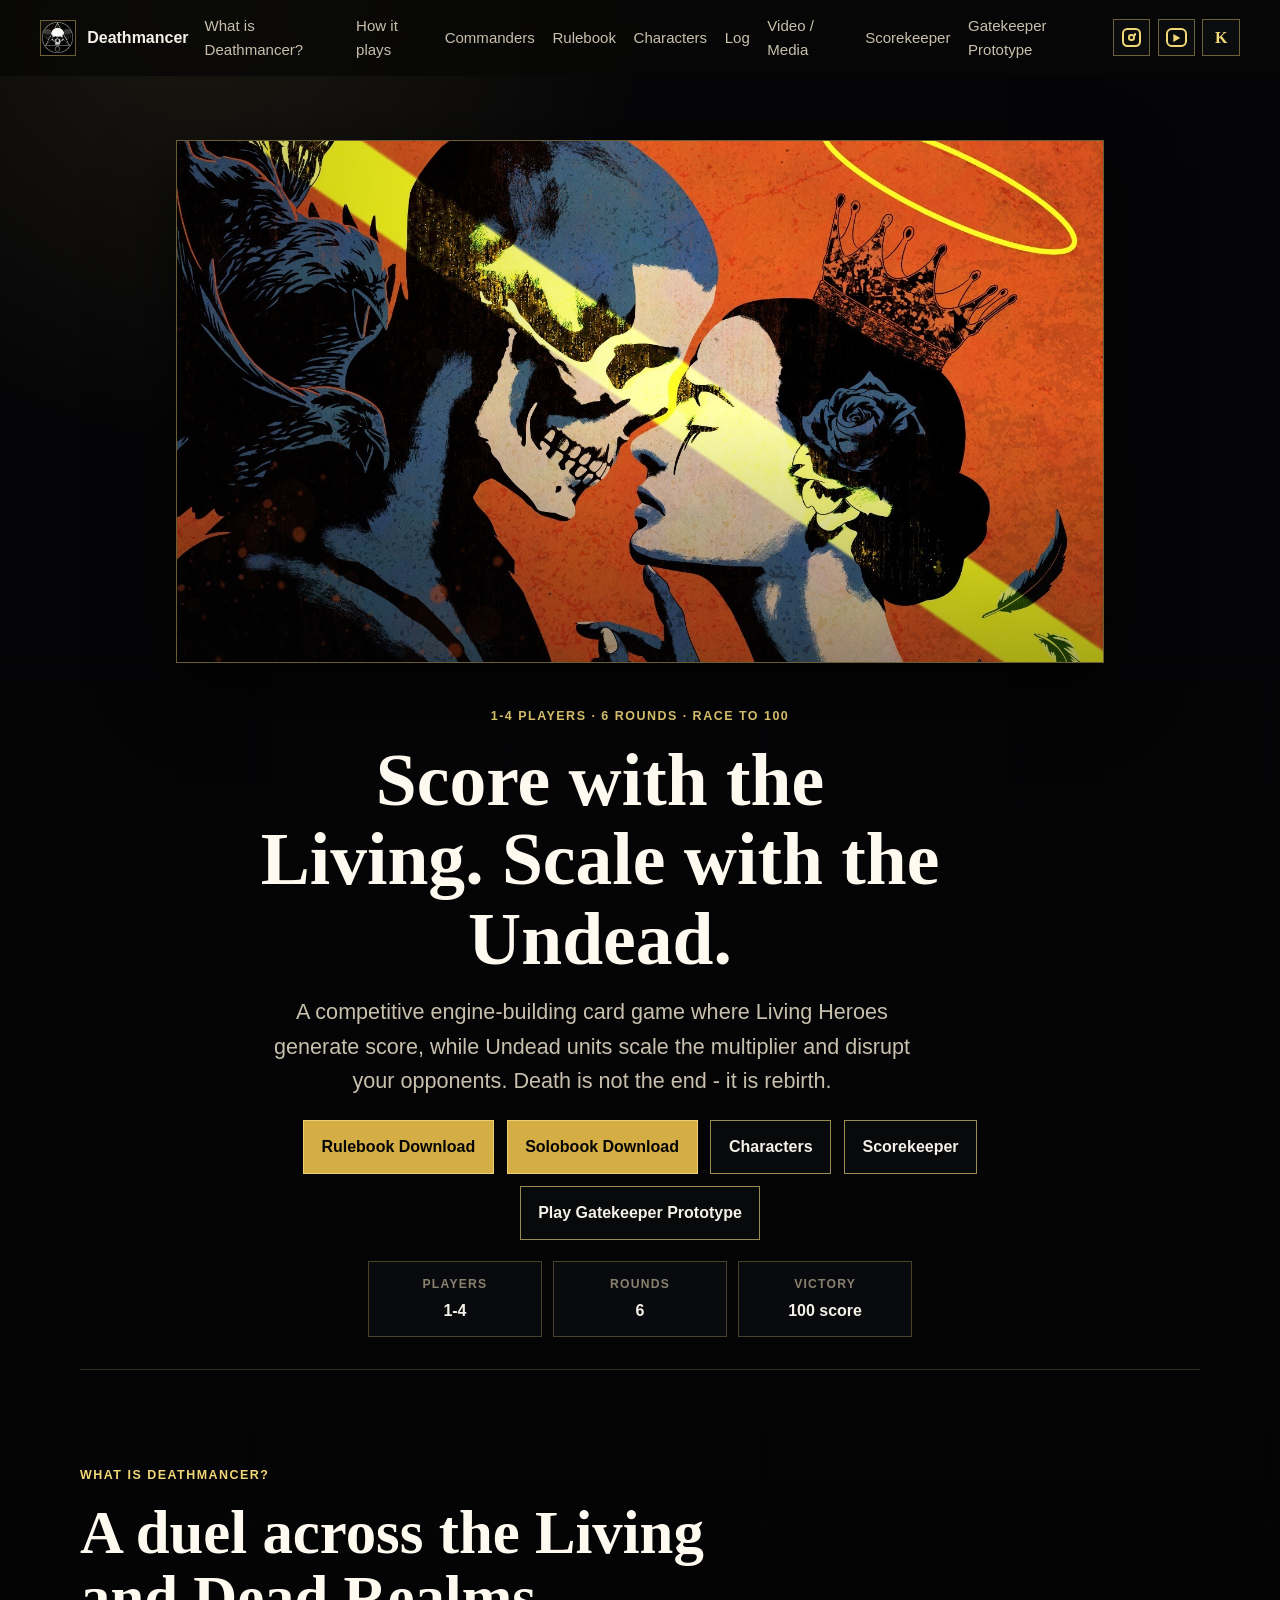
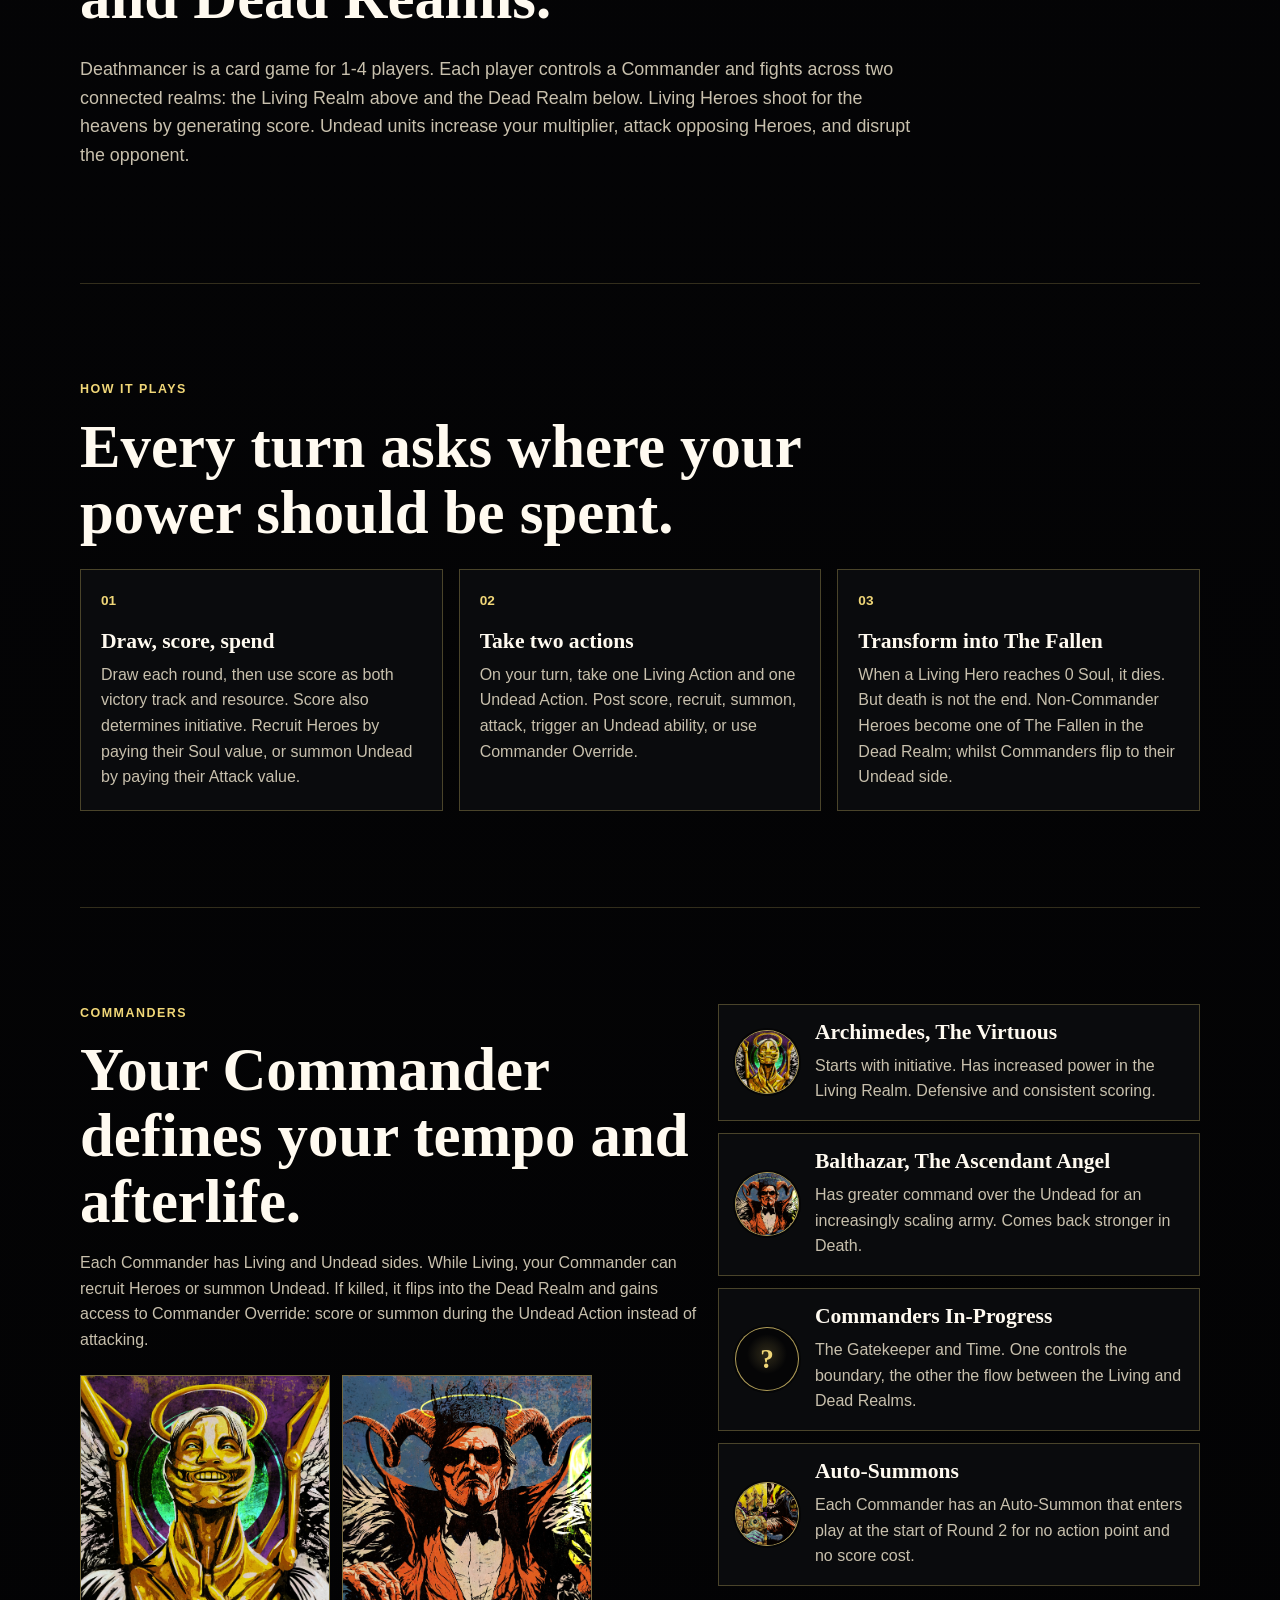
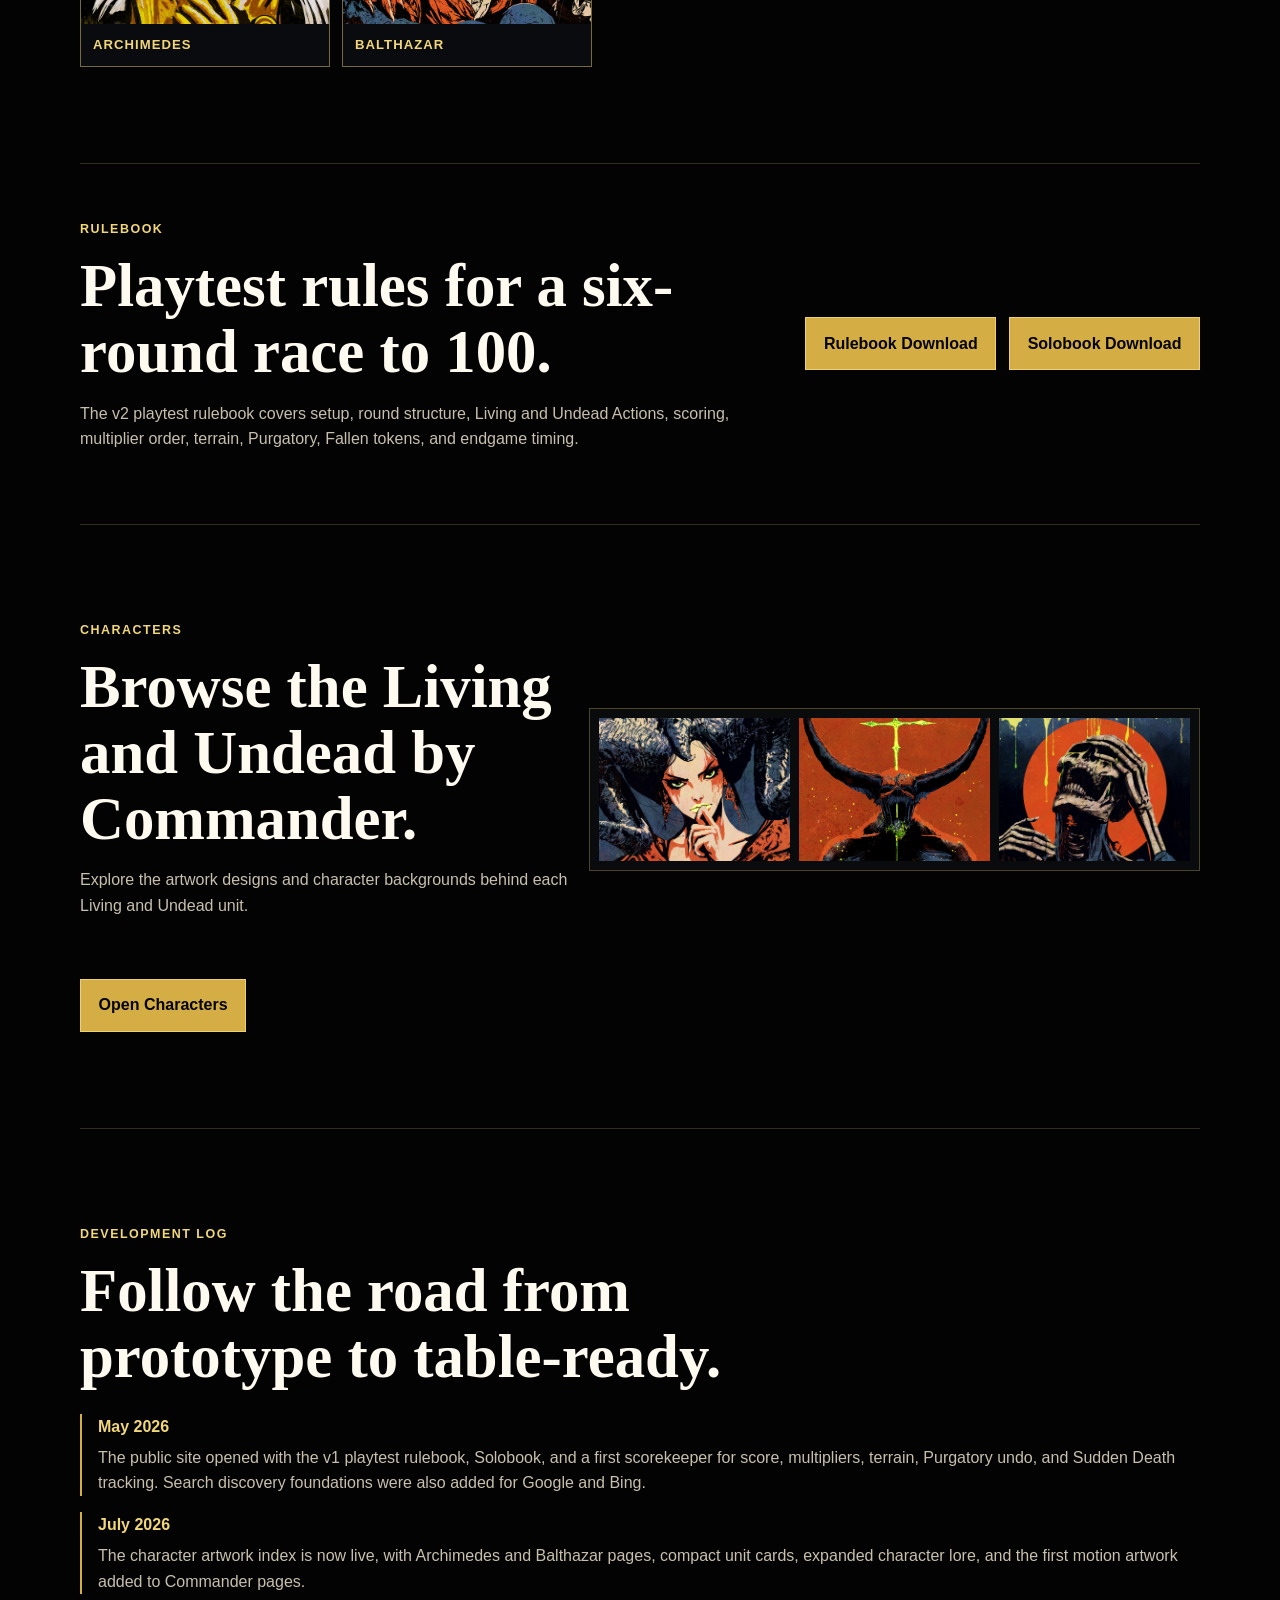
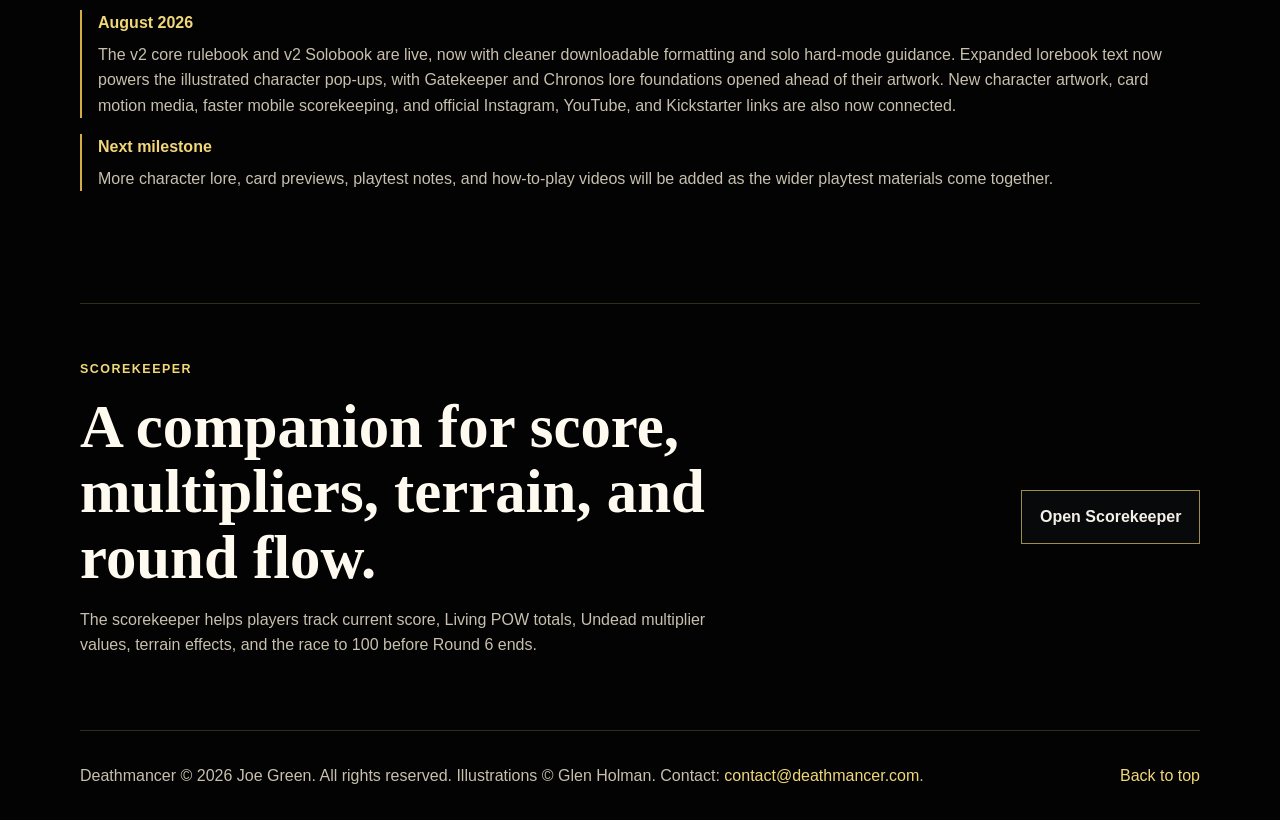
==== index.html @ fa824785 "Expand character lore pages" ====
<!DOCTYPE html>
<html lang="en">
<head>
  <meta charset="utf-8">
  <meta name="viewport" content="width=device-width, initial-scale=1">
  <meta
    name="description"
    content="Deathmancer is a competitive engine-building card game where Living Heroes generate score and Undead units scale the multiplier."
  >
  <title>Deathmancer | Competitive Engine-Building Card Game</title>
  <link rel="canonical" href="https://deathmancer.com/">
  <link rel="icon" href="./favicon.ico" sizes="any">
  <link rel="icon" type="image/png" sizes="32x32" href="./assets/images/favicon-32x32.png">
  <link rel="icon" type="image/png" sizes="192x192" href="./assets/images/favicon-192x192.png">
  <link rel="apple-touch-icon" sizes="180x180" href="./assets/images/apple-touch-icon.png">
  <link rel="manifest" href="./site.webmanifest">
  <meta property="og:site_name" content="Deathmancer">
  <meta property="og:title" content="Deathmancer | Competitive Engine-Building Card Game">
  <meta
    property="og:description"
    content="A competitive engine-building card game where Living Heroes generate score, while Undead units scale the multiplier."
  >
  <meta property="og:image" content="https://deathmancer.com/assets/images/grief.jpg">
  <meta property="og:image:alt" content="Deathmancer illustration of a crowned figure facing a skull.">
  <meta property="og:type" content="website">
  <meta property="og:url" content="https://deathmancer.com/">
  <meta name="twitter:card" content="summary_large_image">
  <meta name="twitter:title" content="Deathmancer | Competitive Engine-Building Card Game">
  <meta
    name="twitter:description"
    content="A competitive engine-building card game where Living Heroes generate score, while Undead units scale the multiplier."
  >
  <meta name="twitter:image" content="https://deathmancer.com/assets/images/grief.jpg">
  <link rel="stylesheet" href="./styles.css">
  <script type="application/ld+json">
    {
      "@context": "https://schema.org",
      "@type": "Game",
      "name": "Deathmancer",
      "url": "https://deathmancer.com/",
      "image": "https://deathmancer.com/assets/images/grief.jpg",
      "logo": "https://deathmancer.com/assets/images/logo-icon-dark.png",
      "description": "A competitive engine-building card game where Living Heroes generate score, while Undead units scale the multiplier and disrupt opponents.",
      "genre": ["Card game", "Engine-building game", "Dark fantasy"],
      "author": {
        "@type": "Person",
        "name": "Joe Green"
      },
      "publisher": {
        "@type": "Person",
        "name": "Joe Green"
      }
    }
  </script>
</head>
<body>
  <header class="site-header" data-header>
    <a class="brand" href="#top" aria-label="Deathmancer home">
      <span class="brand-mark" aria-hidden="true">D</span>
      <span>Deathmancer</span>
    </a>

    <button class="nav-toggle" type="button" aria-expanded="false" aria-controls="site-nav" data-nav-toggle>
      <span></span>
      <span></span>
      <span></span>
      <span class="sr-only">Toggle navigation</span>
    </button>

    <nav class="site-nav" id="site-nav" data-nav>
      <a href="#what">What is Deathmancer?</a>
      <a href="#play">How it plays</a>
      <a href="#commanders">Commanders</a>
      <a href="#rulebook">Rulebook</a>
      <a href="./characters.html">Characters</a>
      <a href="#development-log">Log</a>
      <a href="./how-to-play.html">Video / Media</a>
      <a href="./scorekeeper.html">Scorekeeper</a>
      <a href="./gatekeeper.html">Gatekeeper Prototype</a>
    </nav>

    <div class="social-links social-links--header" aria-label="Deathmancer social links">
      <a href="https://www.instagram.com/deathmancergame/" target="_blank" rel="noreferrer" aria-label="Deathmancer on Instagram">
        <span class="social-icon social-icon--instagram" aria-hidden="true"></span>
      </a>
      <a href="https://www.youtube.com/@Deathmancer" target="_blank" rel="noreferrer" aria-label="Deathmancer on YouTube">
        <span class="social-icon social-icon--youtube" aria-hidden="true"></span>
      </a>
      <a href="https://www.kickstarter.com/projects/deathmancer/deathmancer" target="_blank" rel="noreferrer" aria-label="Deathmancer on Kickstarter">
        <span class="social-icon social-icon--kickstarter" aria-hidden="true">K</span>
      </a>
    </div>
  </header>

  <main id="top">
    <section class="hero hero--feature">
      <figure class="hero__art hero__art--feature">
        <img src="./assets/images/grief.jpg" alt="Deathmancer illustration of a crowned figure facing a skull.">
      </figure>

      <div class="hero__content">
        <p class="eyebrow">1-4 players &middot; 6 rounds &middot; race to 100</p>
        <h1>Score with the Living. Scale with the Undead.</h1>
        <p class="hero__lede">
          A competitive engine-building card game where Living Heroes generate score, while Undead units scale the multiplier and disrupt your opponents. Death is not the end - it is rebirth.
        </p>
        <div class="hero__actions">
          <a class="button button--primary" href="./assets/downloads/deathmancer-rulebook-v2.pdf" download>
            Rulebook Download
          </a>
          <a class="button button--primary" href="./assets/downloads/deathmancer-solobook-v2.pdf" download>
            Solobook Download
          </a>
          <a class="button button--ghost" href="./characters.html">Characters</a>
          <a class="button button--ghost" href="./scorekeeper.html">Scorekeeper</a>
          <a class="button button--ghost" href="./gatekeeper.html">Play Gatekeeper Prototype</a>
        </div>
        <dl class="stat-strip" aria-label="Game facts">
          <div>
            <dt>Players</dt>
            <dd>1-4</dd>
          </div>
          <div>
            <dt>Rounds</dt>
            <dd>6</dd>
          </div>
          <div>
            <dt>Victory</dt>
            <dd>100 score</dd>
          </div>
        </dl>
      </div>
    </section>

    <section class="section section--intro" id="what">
      <div class="section__heading">
        <p class="eyebrow">What is Deathmancer?</p>
        <h2>A duel across the Living and Dead Realms.</h2>
      </div>
      <p>
        Deathmancer is a card game for 1-4 players. Each player controls a Commander and fights across two connected realms: the Living Realm above and the Dead Realm below. Living Heroes shoot for the heavens by generating score. Undead units increase your multiplier, attack opposing Heroes, and disrupt the opponent.
      </p>
    </section>

    <section class="section" id="play">
      <div class="section__heading">
        <p class="eyebrow">How it plays</p>
        <h2>Every turn asks where your power should be spent.</h2>
      </div>

      <div class="feature-grid">
        <article class="feature-card">
          <span class="feature-card__number">01</span>
          <h3>Draw, score, spend</h3>
          <p>Draw each round, then use score as both victory track and resource. Score also determines initiative. Recruit Heroes by paying their Soul value, or summon Undead by paying their Attack value.</p>
        </article>
        <article class="feature-card">
          <span class="feature-card__number">02</span>
          <h3>Take two actions</h3>
          <p>On your turn, take one Living Action and one Undead Action. Post score, recruit, summon, attack, trigger an Undead ability, or use Commander Override.</p>
        </article>
        <article class="feature-card">
          <span class="feature-card__number">03</span>
          <h3>Transform into The Fallen</h3>
          <p>When a Living Hero reaches 0 Soul, it dies. But death is not the end. Non-Commander Heroes become one of The Fallen in the Dead Realm; whilst Commanders flip to their Undead side.</p>
        </article>
      </div>
    </section>

    <section class="section section--split" id="commanders">
      <div>
        <p class="eyebrow">Commanders</p>
        <h2>Your Commander defines your tempo and afterlife.</h2>
        <p>
          Each Commander has Living and Undead sides. While Living, your Commander can recruit Heroes or summon Undead. If killed, it flips into the Dead Realm and gains access to Commander Override: score or summon during the Undead Action instead of attacking.
        </p>
        <div class="commander-showcase" aria-label="Living Commander artwork">
          <figure>
            <img src="./assets/images/characters/archimedes-living.jpg" alt="Archimedes Living Commander artwork.">
            <figcaption>Archimedes</figcaption>
          </figure>
          <figure>
            <img src="./assets/images/characters/balthazar-living.jpg" alt="Balthazar Living Commander artwork.">
            <figcaption>Balthazar</figcaption>
          </figure>
        </div>
      </div>

      <div class="commander-list" aria-label="Commander archetypes">
        <article>
          <span class="commander-card__icon" aria-hidden="true">
            <img src="./assets/images/characters/archimedes-living.jpg" alt="">
          </span>
          <div>
            <h3>Archimedes, The Virtuous</h3>
            <p>Starts with initiative. Has increased power in the Living Realm. Defensive and consistent scoring.</p>
          </div>
        </article>
        <article>
          <span class="commander-card__icon" aria-hidden="true">
            <img src="./assets/images/characters/balthazar-living.jpg" alt="">
          </span>
          <div>
            <h3>Balthazar, The Ascendant Angel</h3>
            <p>Has greater command over the Undead for an increasingly scaling army. Comes back stronger in Death.</p>
          </div>
        </article>
        <article>
          <span class="commander-card__icon commander-card__icon--placeholder" aria-hidden="true">?</span>
          <div>
            <h3>Commanders In-Progress</h3>
            <p>The Gatekeeper and Time. One controls the boundary, the other the flow between the Living and Dead Realms.</p>
          </div>
        </article>
        <article>
          <span class="commander-card__icon commander-card__icon--split" aria-hidden="true">
            <img src="./assets/images/characters/sentinel.jpg" alt="">
            <img src="./assets/images/characters/wailer.jpg" alt="">
          </span>
          <div>
            <h3>Auto-Summons</h3>
            <p>Each Commander has an Auto-Summon that enters play at the start of Round 2 for no action point and no score cost.</p>
          </div>
        </article>
      </div>
    </section>

    <section class="section rulebook" id="rulebook">
      <div>
        <p class="eyebrow">Rulebook</p>
        <h2>Playtest rules for a six-round race to 100.</h2>
        <p>
          The v2 playtest rulebook covers setup, round structure, Living and Undead Actions, scoring, multiplier order, terrain, Purgatory, Fallen tokens, and endgame timing.
        </p>
      </div>
      <div class="rulebook__actions">
        <a class="button button--primary" href="./assets/downloads/deathmancer-rulebook-v2.pdf" download>
          Rulebook Download
        </a>
        <a class="button button--primary" href="./assets/downloads/deathmancer-solobook-v2.pdf" download>
          Solobook Download
        </a>
      </div>
    </section>

    <section class="section characters-callout" id="characters">
      <div class="section__heading">
        <p class="eyebrow">Characters</p>
        <h2>Browse the Living and Undead by Commander.</h2>
        <p>
          Explore the artwork designs and character backgrounds behind each Living and Undead unit.
        </p>
      </div>
      <div class="characters-callout__preview">
        <img src="./assets/images/characters/azael.jpg" alt="Azael character artwork for Deathmancer.">
        <img src="./assets/images/characters/wrath.jpg" alt="Wrath character artwork for Deathmancer.">
        <img src="./assets/images/characters/woe.jpg" alt="Woe character artwork for Deathmancer.">
      </div>
      <a class="button button--primary" href="./characters.html">Open Characters</a>
    </section>

    <section class="section" id="development-log">
      <div class="section__heading">
        <p class="eyebrow">Development Log</p>
        <h2>Follow the road from prototype to table-ready.</h2>
      </div>

      <ol class="timeline">
        <li>
          <time datetime="2026-05">May 2026</time>
          <span>The public site opened with the v1 playtest rulebook, Solobook, and a first scorekeeper for score, multipliers, terrain, Purgatory undo, and Sudden Death tracking. Search discovery foundations were also added for Google and Bing.</span>
        </li>
        <li>
          <time datetime="2026-07">July 2026</time>
          <span>The character artwork index is now live, with Archimedes and Balthazar pages, compact unit cards, expanded character lore, and the first motion artwork added to Commander pages.</span>
        </li>
        <li>
          <time datetime="2026-08">August 2026</time>
          <span>The v2 core rulebook and v2 Solobook are live, now with cleaner downloadable formatting and solo hard-mode guidance. Expanded lorebook text now powers the illustrated character pop-ups, with Gatekeeper and Chronos lore foundations opened ahead of their artwork. New character artwork, card motion media, faster mobile scorekeeping, and official Instagram, YouTube, and Kickstarter links are also now connected.</span>
        </li>
        <li>
          <time datetime="2026">Next milestone</time>
          <span>More character lore, card previews, playtest notes, and how-to-play videos will be added as the wider playtest materials come together.</span>
        </li>
      </ol>
    </section>

    <section class="section scorekeeper-callout" id="scorekeeper">
      <div>
        <p class="eyebrow">Scorekeeper</p>
        <h2>A companion for score, multipliers, terrain, and round flow.</h2>
        <p>
          The scorekeeper helps players track current score, Living POW totals, Undead multiplier values, terrain effects, and the race to 100 before Round 6 ends.
        </p>
      </div>
      <a class="button button--ghost" href="./scorekeeper.html">Open Scorekeeper</a>
    </section>
  </main>

  <footer class="site-footer">
    <p>Deathmancer &copy; 2026 Joe Green. All rights reserved. Illustrations &copy; Glen Holman. Contact: <a href="mailto:contact@deathmancer.com">contact@deathmancer.com</a>.</p>
    <a href="#top">Back to top</a>
  </footer>

  <script src="./script.js"></script>
</body>
</html>
---- styles.css ----
:root {
  --bg: #030304;
  --bg-soft: #08090b;
  --panel: #0c0d10;
  --panel-strong: #121317;
  --text: #f4f0e7;
  --muted: #c8c0ad;
  --faint: #898270;
  --gold: #d4ad45;
  --gold-bright: #f1d778;
  --line: rgba(241, 215, 120, 0.42);
  --shadow: rgba(0, 0, 0, 0.62);
  --max-width: 1120px;
}

* {
  box-sizing: border-box;
}

html {
  scroll-behavior: smooth;
}

body {
  margin: 0;
  background:
    radial-gradient(circle at 16% 0%, rgba(241, 215, 120, 0.09), transparent 28rem),
    linear-gradient(180deg, #050507 0%, var(--bg) 62%);
  color: var(--text);
  font-family: "Segoe UI", Roboto, Arial, sans-serif;
  line-height: 1.6;
}

body.nav-open {
  overflow: hidden;
}

img {
  display: block;
  max-width: 100%;
}

a {
  color: inherit;
}

code {
  color: var(--gold-bright);
}

.sr-only {
  position: absolute;
  width: 1px;
  height: 1px;
  padding: 0;
  margin: -1px;
  overflow: hidden;
  clip: rect(0, 0, 0, 0);
  white-space: nowrap;
  border: 0;
}

.site-header {
  position: sticky;
  top: 0;
  z-index: 20;
  display: flex;
  align-items: center;
  justify-content: space-between;
  gap: 1rem;
  padding: 0.85rem clamp(1rem, 4vw, 2.5rem);
  border-bottom: 1px solid transparent;
  background: rgba(8, 8, 7, 0.82);
  backdrop-filter: blur(14px);
  transition: border-color 180ms ease, background-color 180ms ease;
}

.site-header.is-scrolled {
  border-bottom-color: rgba(241, 215, 120, 0.24);
  background: rgba(8, 8, 7, 0.95);
}

.brand {
  display: inline-flex;
  align-items: center;
  gap: 0.7rem;
  color: var(--text);
  font-weight: 700;
  letter-spacing: 0;
  text-decoration: none;
}

.brand-mark {
  display: grid;
  width: 2.25rem;
  height: 2.25rem;
  place-items: center;
  border: 1px solid var(--line);
  background:
    linear-gradient(145deg, rgba(241, 215, 120, 0.08), transparent 44%),
    #030304 url("./assets/images/logo-icon-dark.png") center / 92% no-repeat;
  color: var(--gold-bright);
  font-family: Georgia, serif;
  font-size: 0;
}

.social-links {
  display: inline-flex;
  align-items: center;
  gap: 0.45rem;
}

.social-links--header {
  order: 2;
  margin-left: auto;
}

.social-links a {
  display: grid;
  width: 2.35rem;
  height: 2.35rem;
  place-items: center;
  border: 1px solid rgba(241, 215, 120, 0.42);
  background: rgba(12, 13, 16, 0.9);
  color: var(--gold-bright);
  text-decoration: none;
  transition: border-color 180ms ease, color 180ms ease, transform 180ms ease;
}

.social-links a:hover,
.social-links a:focus-visible {
  border-color: var(--gold-bright);
  color: var(--text);
  transform: translateY(-1px);
}

.social-icon {
  position: relative;
  display: block;
  width: 1.15rem;
  height: 1.15rem;
}

.social-icon--instagram {
  border: 2px solid currentColor;
  border-radius: 0.34rem;
}

.social-icon--instagram::before {
  content: "";
  position: absolute;
  inset: 0.25rem;
  border: 2px solid currentColor;
  border-radius: 50%;
}

.social-icon--instagram::after {
  content: "";
  position: absolute;
  top: 0.16rem;
  right: 0.16rem;
  width: 0.16rem;
  height: 0.16rem;
  border-radius: 50%;
  background: currentColor;
}

.social-icon--youtube {
  width: 1.35rem;
  border: 2px solid currentColor;
  border-radius: 0.36rem;
}

.social-icon--youtube::before {
  content: "";
  position: absolute;
  top: 50%;
  left: 50%;
  width: 0;
  height: 0;
  border-block: 0.28rem solid transparent;
  border-left: 0.46rem solid currentColor;
  transform: translate(-38%, -50%);
}

.social-icon--kickstarter {
  display: grid;
  place-items: center;
  font-family: Georgia, "Times New Roman", serif;
  font-size: 1rem;
  font-weight: 800;
  line-height: 1;
}

.nav-toggle {
  order: 3;
  display: inline-grid;
  width: 2.75rem;
  height: 2.75rem;
  place-content: center;
  gap: 0.28rem;
  border: 1px solid var(--line);
  background: rgba(12, 13, 16, 0.94);
  color: var(--text);
  cursor: pointer;
}

.nav-toggle span:not(.sr-only) {
  display: block;
  width: 1.1rem;
  height: 2px;
  background: var(--gold-bright);
}

.site-nav {
  position: fixed;
  inset: 4.45rem 1rem auto;
  display: none;
  padding: 1rem;
  border: 1px solid var(--line);
  background: rgba(8, 9, 11, 0.98);
  box-shadow: 0 1.5rem 3rem var(--shadow);
}

.site-nav.is-open {
  display: grid;
}

.site-nav a {
  padding: 0.75rem 0;
  color: var(--muted);
  text-decoration: none;
}

.site-nav a:hover,
.site-nav a:focus-visible {
  color: var(--gold-bright);
}

.hero,
.section,
.site-footer {
  width: min(100% - 2rem, var(--max-width));
  margin-inline: auto;
}

.hero {
  display: grid;
  gap: 1.75rem;
  min-height: calc(100svh - 8rem);
  align-items: center;
  padding: clamp(2rem, 6vw, 4.5rem) 0 2rem;
}

.hero--feature {
  min-height: auto;
  align-items: start;
  justify-items: center;
  padding-top: clamp(1.2rem, 4vw, 3rem);
}

.hero__content {
  max-width: 43rem;
}

.hero--feature .hero__content {
  max-width: 48rem;
  margin-inline: auto;
  text-align: center;
}

.hero--feature .hero__actions {
  justify-content: center;
}

.hero--feature .stat-strip {
  margin-inline: auto;
}

.eyebrow {
  margin: 0 0 0.85rem;
  color: var(--gold-bright);
  font-size: 0.78rem;
  font-weight: 700;
  letter-spacing: 0.12em;
  text-transform: uppercase;
}

h1,
h2,
h3,
p {
  margin-top: 0;
}

h1,
h2,
h3 {
  color: #fffaf0;
  font-family: Georgia, "Times New Roman", serif;
  font-weight: 700;
  line-height: 1.08;
}

h1 {
  max-width: 43rem;
  margin-bottom: 1rem;
  font-size: clamp(2.55rem, 8vw, 4.6rem);
}

h2 {
  margin-bottom: 1rem;
  font-size: clamp(2rem, 9vw, 3.8rem);
}

h3 {
  margin-bottom: 0.55rem;
  font-size: 1.35rem;
}

p {
  color: var(--muted);
}

.hero__lede {
  max-width: 42rem;
  font-size: clamp(1.08rem, 3vw, 1.35rem);
}

.hero__actions,
.rulebook,
.scorekeeper-callout {
  display: flex;
  flex-wrap: wrap;
  gap: 0.8rem;
  align-items: center;
}

.button {
  appearance: none;
  display: inline-flex;
  min-height: 3rem;
  align-items: center;
  justify-content: center;
  padding: 0.8rem 1.1rem;
  border: 1px solid var(--line);
  background: rgba(3, 3, 4, 0.94);
  color: var(--text);
  cursor: pointer;
  font-weight: 700;
  text-decoration: none;
  transition: border-color 180ms ease, background-color 180ms ease, color 180ms ease;
}

.button--primary {
  border-color: rgba(241, 215, 120, 0.86);
  background: var(--gold);
  color: #050506;
}

.button--primary:hover,
.button--primary:focus-visible {
  background: var(--gold-bright);
}

.button--ghost:hover,
.button--ghost:focus-visible {
  border-color: var(--gold-bright);
  background: rgba(241, 215, 120, 0.12);
  color: var(--gold-bright);
}

.button--ghost {
  border-color: rgba(241, 215, 120, 0.64);
  background: #08090b;
  color: #f4f0e7;
}

.button:disabled {
  border-color: rgba(200, 192, 173, 0.28);
  background: rgba(12, 13, 16, 0.55);
  color: rgba(200, 192, 173, 0.48);
  cursor: not-allowed;
}

.hero__art {
  position: relative;
  overflow: hidden;
  border: 1px solid var(--line);
  background: #050506;
  box-shadow: 0 1.5rem 4rem var(--shadow);
}

.hero__art img,
.hero__art video {
  width: 100%;
  min-height: 18rem;
  max-height: 24rem;
  object-fit: cover;
}

.hero__art img {
  filter: grayscale(0.42) saturate(0.52) contrast(1.18) brightness(0.5);
}

.hero__art video {
  display: block;
  filter: saturate(0.96) contrast(1.04) brightness(0.92);
}

.hero__art--feature {
  width: 100%;
  max-width: 58rem;
  margin-inline: auto;
}

.hero__art--feature img {
  min-height: 17rem;
  max-height: 34rem;
  aspect-ratio: 16 / 9;
  object-position: center center;
  filter: none;
}

.hero__art::after {
  position: absolute;
  inset: 0;
  content: "";
  background:
    linear-gradient(90deg, rgba(3, 3, 4, 0.36), transparent 48%),
    linear-gradient(0deg, rgba(3, 3, 4, 0.78), transparent 50%);
  pointer-events: none;
}

.hero__art--feature::after {
  background:
    linear-gradient(0deg, rgba(3, 3, 4, 0.34), transparent 48%),
    linear-gradient(90deg, rgba(3, 3, 4, 0.24), transparent 48%);
}

.hero__art figcaption {
  position: absolute;
  right: 1rem;
  bottom: 0.8rem;
  z-index: 1;
  margin: 0;
  color: var(--gold-bright);
  font-size: 0.78rem;
  font-weight: 800;
  letter-spacing: 0.12em;
  text-transform: uppercase;
}

.stat-strip {
  display: grid;
  grid-template-columns: repeat(3, minmax(0, 1fr));
  gap: 0.7rem;
  max-width: 34rem;
  margin: 1.35rem 0 0;
}

.stat-strip div {
  padding: 0.8rem;
  border: 1px solid rgba(241, 215, 120, 0.28);
  background: rgba(12, 13, 16, 0.72);
}

.stat-strip dt {
  color: var(--faint);
  font-size: 0.76rem;
  font-weight: 800;
  letter-spacing: 0.1em;
  text-transform: uppercase;
}

.stat-strip dd {
  margin: 0.2rem 0 0;
  color: var(--text);
  font-weight: 800;
}

.section {
  padding: clamp(3rem, 9vw, 6rem) 0;
  border-top: 1px solid rgba(241, 215, 120, 0.2);
}

.section__heading {
  max-width: 46rem;
  margin-bottom: 1.5rem;
}

.section--intro > p {
  max-width: 52rem;
  font-size: 1.12rem;
}

.feature-grid,
.gallery-grid {
  display: grid;
  gap: 1rem;
}

.feature-card,
.commander-list article,
.gallery-grid figure,
.video-card {
  border: 1px solid rgba(241, 215, 120, 0.28);
  background: rgba(12, 13, 16, 0.78);
}

.feature-card {
  padding: 1.25rem;
}

.feature-card__number {
  display: block;
  margin-bottom: 1.1rem;
  color: var(--gold-bright);
  font-size: 0.85rem;
  font-weight: 800;
}

.section--split {
  display: grid;
  gap: 1.25rem;
}

.commander-list {
  display: grid;
  gap: 0.75rem;
}

.commander-showcase {
  display: grid;
  grid-template-columns: repeat(2, minmax(0, 1fr));
  gap: 0.75rem;
  margin-top: 1.4rem;
  max-width: 32rem;
}

.commander-showcase figure {
  margin: 0;
  border: 1px solid rgba(241, 215, 120, 0.46);
  background: rgba(12, 13, 16, 0.82);
  overflow: hidden;
}

.commander-showcase img {
  display: block;
  width: 100%;
  aspect-ratio: 1;
  object-fit: cover;
  object-position: center;
}

.commander-showcase figcaption {
  padding: 0.65rem 0.75rem;
  color: var(--gold-bright);
  font-size: 0.82rem;
  font-weight: 800;
  letter-spacing: 0.08em;
  text-transform: uppercase;
}

.commander-list article {
  display: grid;
  grid-template-columns: 4rem minmax(0, 1fr);
  align-items: center;
  gap: 1rem;
  padding: 1rem;
}

.commander-card__icon {
  display: grid;
  width: 4rem;
  aspect-ratio: 1;
  place-items: center;
  overflow: hidden;
  border: 1px solid rgba(241, 215, 120, 0.72);
  border-radius: 50%;
  background: #050506;
  color: var(--gold-bright);
  font-family: Georgia, "Times New Roman", serif;
  font-size: 1.7rem;
  font-weight: 800;
  box-shadow: 0 0 0 2px rgba(5, 5, 6, 0.86);
}

.commander-card__icon img {
  width: 100%;
  height: 100%;
  object-fit: cover;
}

.commander-card__icon--placeholder {
  background:
    radial-gradient(circle at 50% 42%, rgba(241, 215, 120, 0.18), transparent 42%),
    #050506;
}

.commander-card__icon--split {
  grid-template-columns: repeat(2, 1fr);
}

.commander-card__icon--split img {
  min-width: 0;
}

.commander-card__icon--split img:first-child {
  object-position: 46% center;
}

.commander-card__icon--split img:last-child {
  object-position: 54% center;
}

.commander-list p,
.feature-card p,
.gallery-grid figcaption {
  margin-bottom: 0;
}

.rulebook,
.scorekeeper-callout {
  justify-content: space-between;
  padding-block: clamp(2rem, 6vw, 3.5rem);
}

.rulebook > div,
.scorekeeper-callout > div {
  max-width: 42rem;
}

.rulebook__actions {
  display: flex;
  flex-wrap: wrap;
  gap: 0.8rem;
}

.gallery-grid figure {
  margin: 0;
  overflow: hidden;
}

.gallery-grid img {
  width: 100%;
  aspect-ratio: 4 / 3;
  object-fit: cover;
  background: #0f0e0c;
}

.gallery-grid__playmat img {
  object-fit: contain;
  padding: 0.5rem;
  background: #030304;
}

.gallery-grid figcaption {
  padding: 0.85rem 1rem 1rem;
  color: var(--muted);
  font-size: 0.95rem;
}

.characters-callout {
  display: grid;
  gap: 1.25rem;
}

.characters-callout__preview {
  display: grid;
  grid-template-columns: repeat(3, minmax(0, 1fr));
  gap: 0.55rem;
  border: 1px solid rgba(241, 215, 120, 0.28);
  background: rgba(12, 13, 16, 0.78);
  padding: 0.55rem;
}

.characters-callout__preview img {
  width: 100%;
  aspect-ratio: 4 / 3;
  object-fit: cover;
  filter: saturate(0.92) contrast(1.04);
}

.character-page {
  width: min(100% - 2rem, var(--max-width));
  margin-inline: auto;
  padding-block: clamp(3rem, 8vw, 6rem);
}

.character-hero {
  max-width: 48rem;
  margin-bottom: clamp(1.4rem, 4vw, 2.5rem);
}

.character-hero--wide {
  max-width: 58rem;
}

.commander-gateway {
  display: grid;
  gap: 1rem;
}

.commander-tile {
  display: grid;
  min-height: 20rem;
  overflow: hidden;
  align-content: end;
  gap: 0.55rem;
  padding: 1rem;
  border: 1px solid rgba(241, 215, 120, 0.42);
  background:
    linear-gradient(180deg, transparent 0%, rgba(3, 3, 4, 0.82) 62%),
    #08090b;
  box-shadow: 0 1.2rem 3rem var(--shadow);
  color: var(--text);
  isolation: isolate;
  position: relative;
  text-decoration: none;
  transition: border-color 180ms ease, transform 180ms ease;
}

.commander-tile:hover,
.commander-tile:focus-visible {
  border-color: var(--gold-bright);
  transform: translateY(-2px);
}

.commander-tile img {
  position: absolute;
  inset: 0;
  z-index: -1;
  width: 100%;
  height: 100%;
  object-fit: cover;
  filter: saturate(0.8) contrast(1.04) brightness(0.55);
  transition: filter 180ms ease, transform 180ms ease;
}

.commander-tile:hover img,
.commander-tile:focus-visible img {
  filter: saturate(1) contrast(1.06) brightness(0.68);
  transform: scale(1.02);
}

.commander-tile strong {
  color: #fffaf0;
  font-family: Georgia, "Times New Roman", serif;
  font-size: clamp(2rem, 8vw, 3.4rem);
  line-height: 1;
}

.commander-tile > span:last-child {
  max-width: 22rem;
  color: var(--muted);
  font-weight: 700;
}

.commander-tile--pending {
  background:
    linear-gradient(145deg, rgba(241, 215, 120, 0.08), transparent 46%),
    #08090b;
}

.commander-tile__mark {
  position: absolute;
  top: 1rem;
  right: 1rem;
  color: rgba(241, 215, 120, 0.18);
  font-family: Georgia, "Times New Roman", serif;
  font-size: clamp(4rem, 18vw, 8rem);
  font-weight: 700;
  line-height: 1;
}

.character-page-hero {
  display: grid;
  gap: 1.25rem;
  align-items: center;
  margin-bottom: clamp(1.8rem, 5vw, 3.5rem);
}

.character-page-hero__media {
  overflow: hidden;
  margin: 0;
  border: 1px solid rgba(241, 215, 120, 0.42);
  background: #050506;
  box-shadow: 0 1.4rem 3rem var(--shadow);
}

.character-page-hero__media img,
.character-page-hero__media video {
  width: 100%;
  aspect-ratio: 4 / 3;
  object-fit: cover;
}

.character-page-hero__media video {
  display: block;
  filter: saturate(0.98) contrast(1.06) brightness(0.9);
}

.character-page-hero__media--duo {
  display: grid;
  gap: 0.35rem;
  padding: 0.35rem;
}

.character-jump {
  position: sticky;
  top: 4.45rem;
  z-index: 10;
  display: flex;
  gap: 0.55rem;
  overflow-x: auto;
  margin-bottom: clamp(2rem, 6vw, 4rem);
  padding: 0.7rem;
  border: 1px solid rgba(241, 215, 120, 0.3);
  background: rgba(8, 9, 11, 0.94);
  box-shadow: 0 1rem 2.5rem rgba(0, 0, 0, 0.38);
  scrollbar-width: thin;
}

.character-jump a {
  flex: 0 0 auto;
  min-height: 2.5rem;
  display: inline-flex;
  align-items: center;
  justify-content: center;
  padding: 0.55rem 0.8rem;
  border: 1px solid rgba(241, 215, 120, 0.38);
  color: var(--muted);
  font-size: 0.78rem;
  font-weight: 800;
  text-decoration: none;
  text-transform: uppercase;
}

.character-jump a:hover,
.character-jump a:focus-visible {
  border-color: var(--gold-bright);
  color: var(--gold-bright);
}

.character-commander {
  scroll-margin-top: 8rem;
  padding-block: clamp(2.4rem, 7vw, 4.5rem);
  border-top: 1px solid rgba(241, 215, 120, 0.2);
}

.character-commander--empty {
  padding-bottom: clamp(1.8rem, 5vw, 3rem);
}

.character-grid {
  display: grid;
  gap: 1rem;
}

.character-card {
  scroll-margin-top: 9rem;
  display: grid;
  overflow: hidden;
  border: 1px solid rgba(241, 215, 120, 0.36);
  background:
    linear-gradient(145deg, rgba(241, 215, 120, 0.07), transparent 36%),
    rgba(12, 13, 16, 0.86);
  box-shadow: 0 1.2rem 3rem var(--shadow);
}

.character-card--button {
  width: 100%;
  padding: 0;
  color: inherit;
  cursor: pointer;
  font: inherit;
  text-align: left;
  transition: border-color 180ms ease, transform 180ms ease, background-color 180ms ease;
}

.character-card--button:hover,
.character-card--button:focus-visible {
  border-color: var(--gold-bright);
  background-color: rgba(18, 19, 23, 0.94);
  transform: translateY(-2px);
}

.character-card img {
  width: 100%;
  aspect-ratio: 4 / 3;
  object-fit: cover;
  background: #050506;
}

.character-card > div:not(.character-card__duo),
.character-card__body {
  display: grid;
  gap: 0.65rem;
  padding: 1rem;
}

.character-card h3,
.character-card strong {
  margin-bottom: 0;
  color: #fffaf0;
  font-family: Georgia, "Times New Roman", serif;
  font-size: clamp(1.65rem, 6vw, 2.35rem);
  line-height: 1.08;
}

.character-card p {
  margin-bottom: 0;
}

.character-card__meta {
  display: flex;
  flex-wrap: wrap;
  gap: 0.45rem;
}

.character-card__meta span {
  padding: 0.25rem 0.5rem;
  border: 1px solid rgba(241, 215, 120, 0.35);
  color: var(--gold-bright);
  font-size: 0.68rem;
  font-weight: 800;
  letter-spacing: 0.08em;
  text-transform: uppercase;
}

.character-card__action {
  color: var(--gold-bright);
  font-size: 0.8rem;
  font-weight: 800;
  letter-spacing: 0.1em;
  text-transform: uppercase;
}

.character-card--commander {
  margin-bottom: 1rem;
}

.character-card__duo {
  display: grid;
  gap: 0.35rem;
  padding: 0.35rem;
  background: #030304;
}

.character-lore-panel {
  display: grid;
  gap: 1rem;
  max-width: 58rem;
  padding: clamp(1rem, 4vw, 1.5rem);
  border: 1px solid rgba(241, 215, 120, 0.36);
  background:
    linear-gradient(145deg, rgba(241, 215, 120, 0.07), transparent 36%),
    rgba(12, 13, 16, 0.86);
  box-shadow: 0 1.2rem 3rem var(--shadow);
}

.character-lore-panel p {
  margin-bottom: 0;
}

.character-modal {
  width: min(100% - 2rem, 58rem);
  max-height: min(88svh, 48rem);
  padding: 0;
  border: 1px solid rgba(241, 215, 120, 0.58);
  background: #08090b;
  color: var(--text);
  box-shadow: 0 2rem 5rem rgba(0, 0, 0, 0.82);
}

.character-modal::backdrop {
  background: rgba(0, 0, 0, 0.78);
  backdrop-filter: blur(8px);
}

.character-modal__close {
  position: absolute;
  top: 0.7rem;
  right: 0.7rem;
  z-index: 2;
  display: grid;
  width: 2.5rem;
  height: 2.5rem;
  place-items: center;
  border: 1px solid rgba(241, 215, 120, 0.5);
  background: rgba(3, 3, 4, 0.9);
  color: var(--gold-bright);
  cursor: pointer;
  font-size: 1.5rem;
  line-height: 1;
}

.character-modal__layout {
  display: grid;
  gap: 0;
}

.character-modal__layout > img {
  width: 100%;
  max-height: 22rem;
  object-fit: cover;
  background: #030304;
}

.character-modal__copy {
  display: grid;
  gap: 0.8rem;
  padding: clamp(1rem, 4vw, 1.5rem);
}

.character-modal__copy h2 {
  margin-bottom: 0;
  font-size: clamp(2rem, 7vw, 3.4rem);
}

.character-modal__copy p {
  margin-bottom: 0;
}

.character-modal__unit {
  display: grid;
  gap: 0.35rem;
  padding: 0.85rem;
  border: 1px solid rgba(241, 215, 120, 0.38);
  background:
    linear-gradient(145deg, rgba(241, 215, 120, 0.08), transparent 44%),
    rgba(3, 3, 4, 0.58);
}

.character-modal__unit span {
  color: var(--gold-bright);
  font-size: 0.7rem;
  font-weight: 800;
  letter-spacing: 0.1em;
  text-transform: uppercase;
}

.character-modal__unit p {
  color: var(--text);
  font-weight: 700;
}

.character-modal__copy strong {
  color: var(--gold-bright);
}

.timeline {
  display: grid;
  gap: 1rem;
  padding: 0;
  list-style: none;
}

.timeline li {
  display: grid;
  gap: 0.35rem;
  padding-left: 1rem;
  border-left: 2px solid var(--gold);
}

.timeline time {
  color: var(--gold-bright);
  font-weight: 800;
}

.timeline span {
  color: var(--muted);
}

.site-footer {
  display: flex;
  flex-wrap: wrap;
  justify-content: space-between;
  gap: 1rem;
  padding: 2rem 0;
  border-top: 1px solid rgba(241, 215, 120, 0.2);
}

.site-footer p {
  margin: 0;
}

.site-footer a {
  color: var(--gold-bright);
  text-decoration: none;
}

.scorekeeper-page {
  min-height: 100vh;
}

.scorekeeper-app {
  width: min(100% - 2rem, var(--max-width));
  display: grid;
  gap: clamp(1rem, 3vw, 1.5rem);
  margin-inline: auto;
  padding-block: clamp(3rem, 8vw, 6rem);
}

.scorekeeper-intro {
  max-width: 760px;
}

.match-panel,
.terrain-panel,
.player-card,
.notes-panel {
  border: 1px solid rgba(241, 215, 120, 0.52);
  background:
    linear-gradient(145deg, rgba(241, 215, 120, 0.08), transparent 34%),
    rgba(8, 9, 11, 0.9);
  box-shadow: 0 1.2rem 3rem var(--shadow);
}

.match-panel {
  display: grid;
  gap: 1rem;
  padding: clamp(1rem, 4vw, 1.35rem);
}

.match-panel strong,
.score-preview strong,
.player-card__header strong {
  display: block;
  color: var(--gold-bright);
  font-family: Georgia, "Times New Roman", serif;
  font-size: clamp(1.9rem, 8vw, 3.2rem);
  line-height: 1;
}

.match-panel p,
.terrain-panel p,
.notes-panel p {
  margin-bottom: 0;
}

.panel-label,
.player-card label span,
.control-field span,
.notes-panel label span,
.score-preview span {
  display: block;
  margin-bottom: 0.35rem;
  color: var(--muted);
  font-size: 0.74rem;
  font-weight: 800;
  letter-spacing: 0.12em;
  text-transform: uppercase;
}

.match-actions,
.player-actions {
  display: flex;
  flex-wrap: wrap;
  gap: 0.7rem;
}

.win-banner {
  grid-column: 1 / -1;
  padding: 1rem;
  border: 1px solid var(--gold-bright);
  background:
    linear-gradient(90deg, rgba(241, 215, 120, 0.22), rgba(241, 215, 120, 0.08)),
    #08090b;
  color: var(--gold-bright);
  font-family: Georgia, "Times New Roman", serif;
  font-size: clamp(1.35rem, 5vw, 2.1rem);
  font-weight: 800;
  line-height: 1.2;
  animation: victory-flash 900ms ease-in-out 2;
}

@keyframes victory-flash {
  0%,
  100% {
    box-shadow: 0 0 0 rgba(241, 215, 120, 0);
  }

  50% {
    box-shadow: 0 0 2rem rgba(241, 215, 120, 0.45);
  }
}

.terrain-panel,
.notes-panel {
  display: grid;
  gap: 1rem;
  padding: clamp(1rem, 4vw, 1.5rem);
}

.terrain-panel h2,
.notes-panel h2 {
  margin-bottom: 0.45rem;
}

.player-grid {
  display: grid;
  gap: 1rem;
}

.player-card {
  display: grid;
  gap: 1.1rem;
  padding: clamp(1rem, 4vw, 1.35rem);
}

.player-card.has-initiative {
  border-color: var(--gold-bright);
  box-shadow: 0 0 0 1px rgba(241, 215, 120, 0.26), 0 1.2rem 3rem var(--shadow);
}

.player-card__header {
  display: grid;
  gap: 1rem;
}

.score-preview {
  display: flex;
  align-items: end;
  justify-content: space-between;
  gap: 1rem;
  padding: 0.9rem;
  border: 1px solid rgba(241, 215, 120, 0.24);
  background: rgba(3, 3, 4, 0.72);
}

.score-preview strong {
  font-size: clamp(2.2rem, 12vw, 4rem);
}

.control-grid {
  display: grid;
  gap: 0.85rem;
}

.control-field {
  display: grid;
}

.player-card input,
.notes-panel textarea {
  width: 100%;
  border: 1px solid rgba(241, 215, 120, 0.45);
  border-radius: 0;
  background: rgba(3, 3, 4, 0.9);
  color: var(--text);
  font: inherit;
}

.player-card input {
  min-height: 3rem;
  padding: 0.65rem 0.75rem;
}

.player-card small {
  display: block;
  margin-top: 0.35rem;
  color: var(--faint);
  font-size: 0.78rem;
  line-height: 1.35;
}

.player-card input.is-pending {
  border-color: var(--gold-bright);
  background: rgba(241, 215, 120, 0.1);
}

.score-flash--gain {
  animation: score-gain-flash 780ms ease;
}

.score-flash--spend {
  animation: score-spend-flash 780ms ease;
}

@keyframes score-gain-flash {
  0%,
  100% {
    color: var(--gold-bright);
    text-shadow: none;
  }

  45% {
    color: #b9ffd2;
    text-shadow: 0 0 1rem rgba(88, 255, 150, 0.8);
  }
}

@keyframes score-spend-flash {
  0%,
  100% {
    color: var(--gold-bright);
    text-shadow: none;
  }

  45% {
    color: #ff9a8f;
    text-shadow: 0 0 1rem rgba(255, 82, 68, 0.78);
  }
}

.number-stepper {
  display: grid;
  grid-template-columns: 3rem minmax(0, 1fr) 3rem;
}

.number-stepper input {
  border-inline: 0;
  text-align: center;
}

.number-stepper button {
  min-height: 3rem;
  border: 1px solid rgba(241, 215, 120, 0.52);
  background: #08090b;
  color: var(--gold-bright);
  cursor: pointer;
  font: inherit;
  font-size: 1.25rem;
  font-weight: 800;
}

.number-stepper button:active,
.number-stepper button:focus-visible {
  background: rgba(241, 215, 120, 0.16);
  outline: 2px solid rgba(241, 215, 120, 0.2);
  outline-offset: 2px;
}

.player-card input:focus,
.notes-panel textarea:focus {
  border-color: var(--gold-bright);
  outline: 2px solid rgba(241, 215, 120, 0.18);
  outline-offset: 2px;
}

.notes-panel textarea {
  min-height: 9rem;
  padding: 0.8rem;
  resize: vertical;
}

.prototype-gate {
  width: min(100% - 2rem, 720px);
  min-height: calc(100vh - 4.5rem);
  display: grid;
  align-items: center;
  margin-inline: auto;
  padding-block: clamp(3rem, 8vw, 6rem);
}

.prototype-gate[hidden] {
  display: none;
}

.prototype-gate__panel {
  display: grid;
  gap: 1rem;
  padding: clamp(1rem, 5vw, 1.5rem);
  border: 1px solid var(--line);
  background: rgba(8, 9, 11, 0.9);
  box-shadow: 0 1.5rem 4rem var(--shadow);
}

.prototype-gate__panel h1 {
  margin-bottom: 0;
  font-size: clamp(2.4rem, 10vw, 4rem);
}

.prototype-gate__form {
  display: grid;
  gap: 0.65rem;
}

.prototype-gate__form label {
  color: var(--gold-bright);
  font-size: 0.78rem;
  font-weight: 800;
  letter-spacing: 0.1em;
  text-transform: uppercase;
}

.prototype-gate__controls {
  display: grid;
  gap: 0.7rem;
}

.prototype-gate__controls input {
  width: 100%;
  min-height: 3rem;
  padding: 0.75rem 0.85rem;
  border: 1px solid rgba(241, 215, 120, 0.45);
  background: rgba(18, 19, 23, 0.92);
  color: var(--text);
  font: inherit;
}

.prototype-gate__status {
  min-height: 1.5rem;
  margin: 0;
  color: var(--gold-bright);
}

.gatekeeper-page {
  min-height: 100vh;
  background:
    radial-gradient(circle at 12% 0%, rgba(42, 91, 102, 0.18), transparent 21rem),
    radial-gradient(circle at 90% 14%, rgba(89, 35, 71, 0.18), transparent 24rem),
    linear-gradient(180deg, #050506 0%, #030304 100%);
}

.game-shell {
  width: min(100% - 1rem, 920px);
  margin-inline: auto;
  padding: 0.75rem 0 2rem;
}

.game-topbar {
  position: sticky;
  top: 4.45rem;
  z-index: 12;
  display: grid;
  gap: 0.65rem;
  padding: 0.75rem;
  border: 1px solid rgba(241, 215, 120, 0.24);
  background: rgba(5, 5, 6, 0.9);
  box-shadow: 0 1rem 2.5rem rgba(0, 0, 0, 0.42);
  backdrop-filter: blur(14px);
}

.music-toggle {
  min-height: 2.6rem;
  border: 1px solid rgba(241, 215, 120, 0.35);
  background: rgba(18, 19, 23, 0.92);
  color: var(--muted);
  cursor: pointer;
  font: inherit;
  font-size: 0.78rem;
  font-weight: 800;
  letter-spacing: 0.08em;
  text-transform: uppercase;
}

.music-toggle.is-playing {
  border-color: rgba(135, 208, 196, 0.72);
  color: #dffcf6;
}

.resource-grid {
  display: grid;
  grid-template-columns: repeat(3, minmax(0, 1fr));
  gap: 0.5rem;
}

.resource-chip {
  min-width: 0;
  padding: 0.6rem 0.55rem;
  border: 1px solid rgba(241, 215, 120, 0.24);
  background: rgba(18, 19, 23, 0.78);
}

.resource-chip__label {
  display: block;
  overflow: hidden;
  color: var(--faint);
  font-size: 0.68rem;
  font-weight: 800;
  letter-spacing: 0.08em;
  text-overflow: ellipsis;
  text-transform: uppercase;
  white-space: nowrap;
}

.resource-chip strong {
  display: block;
  margin-top: 0.16rem;
  color: #fff8df;
  font-size: 1rem;
  line-height: 1.1;
}

.resource-chip.is-soul-gain {
  animation: soul-resource-glow 720ms ease;
}

.resource-chip.is-token-gain {
  animation: token-resource-clink 520ms ease;
}

.resource-chip.is-health-damage {
  animation: health-resource-hit 520ms ease;
}

.meter-block.is-gate-damage {
  animation: gate-resource-hit 620ms ease;
}

.meter-block {
  display: grid;
  gap: 0.35rem;
}

.meter-block__header {
  display: flex;
  align-items: center;
  justify-content: space-between;
  gap: 0.5rem;
  color: var(--muted);
  font-size: 0.74rem;
  font-weight: 800;
  letter-spacing: 0.06em;
  text-transform: uppercase;
}

.meter-block__header strong {
  color: var(--gold-bright);
  font-size: 0.76rem;
  text-align: center;
}

.stability-meter,
.alignment-meter {
  position: relative;
  height: 0.55rem;
  overflow: hidden;
  border: 1px solid rgba(241, 215, 120, 0.24);
  background: rgba(255, 255, 255, 0.06);
}

.stability-meter span {
  display: block;
  width: 0;
  height: 100%;
  background: linear-gradient(90deg, #9d313b, #d4c087 45%, #87d0c4);
  transition: width 220ms ease;
}

.alignment-meter {
  overflow: visible;
  background: linear-gradient(90deg, rgba(135, 208, 196, 0.78), rgba(212, 192, 135, 0.38), rgba(157, 49, 59, 0.82));
}

.alignment-meter span {
  position: absolute;
  top: 50%;
  left: 50%;
  width: 0.9rem;
  height: 0.9rem;
  border: 2px solid #fff8df;
  background: #030304;
  box-shadow: 0 0 0 3px rgba(3, 3, 4, 0.8);
  transform: translate(-50%, -50%);
  transition: left 220ms ease;
}

.story-stage {
  display: grid;
  gap: 0;
  margin-top: 0.85rem;
  border: 1px solid rgba(241, 215, 120, 0.24);
  background: rgba(8, 9, 11, 0.9);
  box-shadow: 0 1.5rem 4rem rgba(0, 0, 0, 0.48);
}

.story-art {
  position: relative;
  min-height: 12.5rem;
  overflow: hidden;
  background-color: #090a0c;
  background-position: center;
  background-size: cover;
}

.story-art::before {
  position: absolute;
  inset: 0;
  content: "";
  background:
    linear-gradient(180deg, rgba(5, 5, 6, 0.05), rgba(5, 5, 6, 0.88)),
    radial-gradient(circle at 50% 20%, rgba(241, 215, 120, 0.2), transparent 16rem);
}

.story-art__veil {
  position: absolute;
  inset: auto 0 0;
  height: 45%;
  background: linear-gradient(0deg, rgba(8, 9, 11, 0.96), transparent);
}

.story-art[data-scene-art="gate"] {
  background-image: url("./assets/images/gatekeeper-title.png");
  background-position: center top;
}

.story-art[data-scene-art="title"] {
  background-image: url("./assets/images/gatekeeper-title.png");
  background-position: center top;
}

.story-art[data-scene-art="gameover"] {
  background-image: url("./assets/images/gatekeeper-game-over.png");
  background-position: center top;
}

.story-art[data-scene-art="sebastien"] {
  background-image: url("./assets/images/gatekeeper-sebastien.png");
  background-position: center 18%;
}

.story-art[data-scene-art="queue"],
.story-art[data-scene-art="petitioners"] {
  background-image: url("./assets/images/gatekeeper-undead-queue.png");
  background-position: center 34%;
}

.story-art[data-scene-art="mara"] {
  background-image: url("./assets/images/gatekeeper-mara-vale.png");
  background-position: center 18%;
}

.story-art[data-scene-art="mara-son"] {
  background-image: url("./assets/images/gatekeeper-mara-son.png");
  background-position: center 42%;
}

.story-art[data-scene-art="edric"] {
  background-image: url("./assets/images/gatekeeper-lord-edric.png");
  background-position: center 18%;
}

.story-art[data-scene-art="edric-boy"] {
  background-image: url("./assets/images/gatekeeper-edric-boy.png");
  background-position: center 38%;
}

.story-art[data-scene-art="edric-transformed"] {
  background-image: url("./assets/images/gatekeeper-edric-transformed.png");
  background-position: center 24%;
}

.story-art[data-scene-art="mask-doll"] {
  background-image: url("./assets/images/gatekeeper-masked-doll.png");
  background-position: center 22%;
}

.story-art[data-scene-art="undead"] {
  background-image: url("./assets/images/grief.jpg");
}

.story-art[data-scene-art="undead"] {
  background-position: center 60%;
  filter: saturate(0.72) contrast(1.08);
}

.story-art[data-scene-art="title"]::before,
.story-art[data-scene-art="sebastien"]::before,
.story-art[data-scene-art="queue"]::before,
.story-art[data-scene-art="petitioners"]::before,
.story-art[data-scene-art="mara"]::before,
.story-art[data-scene-art="mara-son"]::before,
.story-art[data-scene-art="edric"]::before,
.story-art[data-scene-art="edric-boy"]::before,
.story-art[data-scene-art="edric-transformed"]::before,
.story-art[data-scene-art="mask-doll"]::before,
.story-art[data-scene-art="gameover"]::before {
  background:
    linear-gradient(180deg, rgba(5, 5, 6, 0), rgba(5, 5, 6, 0.48) 70%, rgba(5, 5, 6, 0.94)),
    radial-gradient(circle at 50% 16%, rgba(241, 215, 120, 0.12), transparent 18rem);
}

.story-panel {
  display: grid;
  gap: 1rem;
  padding: clamp(1rem, 4vw, 1.4rem);
}

.story-panel h1 {
  margin-bottom: 0;
  font-size: clamp(2rem, 10vw, 3rem);
}

.story-copy {
  display: grid;
  gap: 0.72rem;
}

.story-copy p {
  margin: 0;
  color: #d9d1be;
  font-size: 1rem;
  line-height: 1.55;
}

.roll-panel {
  display: grid;
  gap: 0.45rem;
  padding: 0.85rem;
  border: 1px solid rgba(135, 208, 196, 0.3);
  background: rgba(42, 91, 102, 0.14);
}

.roll-panel strong {
  color: #dffcf6;
  font-family: Georgia, "Times New Roman", serif;
  font-size: 1.05rem;
}

.roll-panel p {
  margin: 0;
  color: #d9d1be;
}

.roll-panel ul {
  display: flex;
  flex-wrap: wrap;
  gap: 0.4rem;
  margin: 0;
  padding: 0;
  list-style: none;
}

.roll-panel li {
  padding: 0.25rem 0.45rem;
  border: 1px solid rgba(241, 215, 120, 0.24);
  color: var(--gold-bright);
  font-size: 0.78rem;
  font-weight: 800;
}

.chapter-score {
  display: grid;
  gap: 1rem;
  padding: 1rem;
  border: 1px solid rgba(241, 215, 120, 0.52);
  background:
    linear-gradient(145deg, rgba(241, 215, 120, 0.09), transparent 46%),
    rgba(8, 9, 11, 0.94);
  box-shadow: inset 0 0 2.5rem rgba(241, 215, 120, 0.04);
}

.chapter-score[hidden] {
  display: none;
}

.chapter-score__breakdown {
  display: grid;
  align-content: center;
  gap: 0.55rem;
}

.chapter-score__breakdown h2 {
  margin: 0 0 0.25rem;
  font-size: 1.35rem;
}

.chapter-score__breakdown dl {
  display: grid;
  gap: 0.45rem;
  margin: 0;
}

.chapter-score__breakdown div {
  display: flex;
  align-items: baseline;
  justify-content: space-between;
  gap: 1rem;
  padding-bottom: 0.4rem;
  border-bottom: 1px solid rgba(241, 215, 120, 0.15);
}

.chapter-score__breakdown dt {
  color: var(--muted);
}

.chapter-score__breakdown dd {
  margin: 0;
  color: #fff8df;
  font-weight: 800;
  text-align: right;
}

.chapter-score__breakdown small {
  color: var(--faint);
  font-weight: 600;
}

.chapter-score__grade {
  display: grid;
  min-height: 12rem;
  place-content: center;
  justify-items: center;
  border-left: 0;
  border-top: 1px solid rgba(241, 215, 120, 0.3);
  color: var(--gold-bright);
  text-align: center;
}

.chapter-score__grade span {
  color: var(--muted);
  font-size: 0.72rem;
  font-weight: 800;
  letter-spacing: 0.12em;
  text-transform: uppercase;
}

.chapter-score__grade strong {
  color: #fff3ad;
  font-family: Georgia, "Times New Roman", serif;
  font-size: 7rem;
  line-height: 0.9;
  text-shadow:
    0 0 0.8rem rgba(241, 215, 120, 0.7),
    0 0 2.4rem rgba(212, 173, 69, 0.32);
}

.chapter-score__grade small {
  margin-top: 0.55rem;
  color: var(--gold-bright);
  font-weight: 800;
}

.story-panel.is-score-scene .choice-list {
  grid-template-columns: repeat(2, minmax(0, 1fr));
}

.story-panel.is-score-scene .game-actions {
  display: none;
}

.game-effect-flash {
  position: fixed;
  inset: 0;
  z-index: 60;
  pointer-events: none;
  opacity: 0;
}

.game-effect-flash.is-souls {
  animation: soul-screen-glow 720ms ease-out;
  background:
    radial-gradient(circle at 50% 45%, rgba(219, 255, 243, 0.38), transparent 28%),
    rgba(113, 230, 198, 0.12);
}

.game-effect-flash.is-tokens {
  animation: token-screen-glint 520ms ease-out;
  background:
    radial-gradient(circle at 50% 48%, rgba(255, 224, 126, 0.28), transparent 26%),
    rgba(212, 173, 69, 0.08);
}

.game-effect-flash.is-health {
  animation: health-screen-flash 520ms ease-out;
  background: rgba(169, 25, 38, 0.42);
}

.game-effect-flash.is-gate {
  animation: gate-screen-flash 620ms ease-out;
  background:
    repeating-linear-gradient(112deg, transparent 0 18%, rgba(197, 255, 247, 0.22) 18.5% 19%, transparent 19.5% 31%),
    rgba(48, 141, 152, 0.24);
}

@keyframes soul-screen-glow {
  0% { opacity: 0; }
  28% { opacity: 1; }
  100% { opacity: 0; }
}

@keyframes token-screen-glint {
  0% { opacity: 0; }
  35% { opacity: 0.86; }
  100% { opacity: 0; }
}

@keyframes health-screen-flash {
  0% { opacity: 0; }
  18% { opacity: 1; }
  34% { opacity: 0.18; }
  52% { opacity: 0.8; }
  100% { opacity: 0; }
}

@keyframes gate-screen-flash {
  0% { opacity: 0; }
  24% { opacity: 1; }
  45% { opacity: 0.24; }
  70% { opacity: 0.72; }
  100% { opacity: 0; }
}

@keyframes soul-resource-glow {
  0%, 100% { border-color: rgba(241, 215, 120, 0.24); box-shadow: none; }
  40% { border-color: rgba(153, 255, 225, 0.9); box-shadow: 0 0 1.2rem rgba(113, 230, 198, 0.42); }
}

@keyframes token-resource-clink {
  0%, 100% { transform: translateY(0); border-color: rgba(241, 215, 120, 0.24); }
  32% { transform: translateY(-2px); border-color: rgba(255, 224, 126, 0.9); }
  52% { transform: translateY(1px); }
}

@keyframes health-resource-hit {
  0%, 100% { transform: translateX(0); border-color: rgba(241, 215, 120, 0.24); }
  20% { transform: translateX(-3px); border-color: rgba(255, 91, 103, 0.92); }
  40% { transform: translateX(3px); }
  60% { transform: translateX(-2px); }
}

@keyframes gate-resource-hit {
  0%, 100% { transform: translateX(0); filter: none; }
  25% { transform: translateX(-2px); filter: brightness(1.6); }
  50% { transform: translateX(2px); }
  75% { transform: translateX(-1px); }
}

.choice-list {
  display: grid;
  gap: 0.65rem;
}

.choice-button,
.icon-button,
.dice-button {
  min-height: 3.25rem;
  border: 1px solid rgba(241, 215, 120, 0.35);
  background: rgba(18, 19, 23, 0.92);
  color: #fff8df;
  font: inherit;
  font-weight: 800;
  letter-spacing: 0;
  text-align: left;
  cursor: pointer;
  transition: border-color 160ms ease, background-color 160ms ease, color 160ms ease, transform 160ms ease;
}

.choice-button {
  width: 100%;
  padding: 0.9rem 0.95rem;
}

.choice-button:hover,
.choice-button:focus-visible,
.icon-button:hover,
.icon-button:focus-visible,
.dice-button:hover,
.dice-button:focus-visible {
  border-color: rgba(241, 215, 120, 0.86);
  background: rgba(36, 33, 28, 0.96);
  color: var(--gold-bright);
}

.choice-button:active,
.icon-button:active,
.dice-button:active {
  transform: translateY(1px);
}

.choice-button:disabled,
.icon-button:disabled,
.dice-button:disabled {
  border-color: rgba(255, 255, 255, 0.08);
  color: rgba(244, 240, 231, 0.42);
  cursor: not-allowed;
}

.game-actions {
  display: grid;
  grid-template-columns: minmax(0, 1.15fr) minmax(0, 0.85fr) minmax(0, 0.85fr);
  gap: 0.6rem;
}

.game-actions:not(.is-game-over) {
  grid-template-columns: minmax(5.75rem, 7.25rem) minmax(8rem, 1fr);
  align-items: center;
}

.game-actions:not(.is-game-over) .icon-button {
  min-height: 5.75rem;
}

.game-actions > [hidden] {
  display: none;
}

.icon-button,
.dice-button {
  display: inline-flex;
  align-items: center;
  justify-content: center;
  padding: 0.75rem;
  text-align: center;
}

.icon-button span {
  margin-left: 0.25rem;
}

.dice-button {
  width: 100%;
  max-width: 7.25rem;
  min-height: 5.75rem;
  aspect-ratio: 1 / 0.82;
  padding: 0.75rem;
  clip-path: polygon(50% 0, 88% 18%, 100% 55%, 72% 100%, 28% 100%, 0 55%, 12% 18%);
  color: rgba(244, 240, 231, 0.48);
  font-size: 0.78rem;
  line-height: 1.15;
}

.dice-button.is-available {
  border-color: rgba(241, 215, 120, 0.92);
  background:
    radial-gradient(circle at 50% 24%, rgba(241, 215, 120, 0.2), transparent 2.2rem),
    rgba(18, 19, 23, 0.96);
  color: var(--gold-bright);
  box-shadow: 0 0 1.2rem rgba(241, 215, 120, 0.18);
}

.video-page,
.video-hero {
  width: min(100% - 2rem, var(--max-width));
  margin-inline: auto;
}

.video-page {
  padding-block: clamp(3rem, 8vw, 6rem);
}

.video-hero {
  margin-bottom: clamp(2rem, 6vw, 4rem);
}

.video-grid {
  display: grid;
  gap: 1rem;
}

.video-card {
  display: grid;
  gap: 1rem;
  padding: 1rem;
}

.video-card--featured {
  grid-column: 1 / -1;
}

.video-card h2 {
  margin-bottom: 0;
  font-size: clamp(1.55rem, 5vw, 2.2rem);
}

.video-card p {
  margin-bottom: 0;
}

.video-card__frame {
  display: grid;
  min-height: 12rem;
  place-items: center;
  border: 1px solid rgba(241, 215, 120, 0.24);
  background:
    linear-gradient(145deg, rgba(241, 215, 120, 0.1), transparent 42%),
    #050506;
}

.video-card__frame--youtube {
  position: relative;
  min-height: 15rem;
  overflow: hidden;
  border-color: rgba(241, 215, 120, 0.52);
  background:
    linear-gradient(135deg, rgba(241, 215, 120, 0.14), transparent 48%),
    radial-gradient(circle at 50% 50%, rgba(241, 215, 120, 0.14), transparent 34%),
    #050506;
  color: var(--gold-bright);
}

.video-card__frame--youtube::before {
  content: "";
  position: absolute;
  width: 5rem;
  height: 3.25rem;
  border: 2px solid currentColor;
  border-radius: 0.85rem;
}

.video-card__frame--youtube::after {
  content: "";
  position: absolute;
  width: 0;
  height: 0;
  border-block: 0.65rem solid transparent;
  border-left: 1.05rem solid currentColor;
  transform: translateX(0.18rem);
}

.video-card__frame--youtube span {
  position: absolute;
  bottom: 1rem;
  width: min(100% - 2rem, 22rem);
  text-align: center;
}

.video-card__media {
  overflow: hidden;
  border: 1px solid rgba(241, 215, 120, 0.32);
  background: #030304;
}

.video-card__media--short {
  width: min(100%, 22rem);
  margin-inline: auto;
}

.video-card__media video {
  width: 100%;
  aspect-ratio: 16 / 9;
  object-fit: cover;
}

.video-card__media iframe {
  display: block;
  width: 100%;
  aspect-ratio: 9 / 16;
  border: 0;
}

.video-card__frame span {
  color: var(--gold-bright);
  font-size: 0.85rem;
  font-weight: 800;
  letter-spacing: 0.12em;
  text-transform: uppercase;
}

@media (min-width: 680px) {
  .feature-grid,
  .gallery-grid,
  .video-grid,
  .character-grid,
  .commander-gateway {
    grid-template-columns: repeat(3, 1fr);
  }

  .commander-gateway {
    grid-template-columns: repeat(2, 1fr);
  }

  .character-card__duo {
    grid-template-columns: repeat(2, 1fr);
  }

  .character-modal__layout {
    grid-template-columns: minmax(16rem, 0.82fr) minmax(0, 1fr);
  }

  .character-modal__layout > img {
    height: 100%;
    max-height: none;
  }

  .player-grid {
    grid-template-columns: repeat(2, 1fr);
  }

  .control-grid {
    grid-template-columns: repeat(2, 1fr);
  }

  .section--split {
    grid-template-columns: minmax(0, 1fr) minmax(18rem, 0.78fr);
    align-items: start;
  }

  .game-shell {
    width: min(100% - 2rem, 1020px);
    padding-top: 1.25rem;
  }

  .game-topbar {
    grid-template-columns: minmax(20rem, 1fr) minmax(13rem, 0.55fr) minmax(13rem, 0.55fr) auto;
    align-items: center;
  }

  .story-stage {
    grid-template-columns: minmax(18rem, 0.82fr) minmax(0, 1fr);
  }

  .story-art {
    min-height: 42rem;
  }

  .chapter-score {
    grid-template-columns: minmax(0, 1.35fr) minmax(11rem, 0.65fr);
  }

  .chapter-score__grade {
    border-top: 0;
    border-left: 1px solid rgba(241, 215, 120, 0.3);
  }

  .prototype-gate__controls {
    grid-template-columns: minmax(0, 1fr) auto;
    align-items: stretch;
  }
}

@media (min-width: 840px) {
  .nav-toggle {
    display: none;
  }

  .site-nav {
    position: static;
    display: flex;
    align-items: center;
    gap: 1.1rem;
    padding: 0;
    border: 0;
    background: transparent;
    box-shadow: none;
  }

  .site-nav a {
    padding: 0;
    font-size: 0.94rem;
  }

  .social-links--header {
    order: 3;
  }

  .hero {
    grid-template-columns: minmax(0, 1.05fr) minmax(18rem, 0.82fr);
    min-height: calc(100svh - 7.5rem);
  }

  .hero--feature {
    grid-template-columns: 1fr;
    min-height: auto;
  }

  .hero__art img,
  .hero__art video {
    max-height: none;
  }

  .hero__art--feature img {
    max-height: 34rem;
  }

  .character-page-hero {
    grid-template-columns: minmax(0, 0.8fr) minmax(18rem, 1fr);
  }

  .character-page-hero__media--duo {
    grid-template-columns: repeat(2, minmax(0, 1fr));
  }

  .characters-callout {
    grid-template-columns: minmax(0, 0.8fr) minmax(18rem, 1fr);
    align-items: center;
  }

  .characters-callout .button {
    justify-self: start;
  }

  .match-panel {
    grid-template-columns: repeat(3, 1fr);
    align-items: end;
  }

  .match-actions,
  .terrain-panel {
    grid-column: 1 / -1;
  }

  .terrain-panel {
    grid-template-columns: minmax(0, 1fr) auto;
    align-items: center;
  }

  .player-card__header {
    grid-template-columns: minmax(0, 1fr) auto;
    align-items: end;
  }
}

@media (max-width: 420px) {
  .button {
    width: 100%;
  }

  .hero__art--feature img {
    min-height: 13.5rem;
    object-position: center center;
  }

  .story-panel.is-score-scene .choice-list {
    grid-template-columns: 1fr;
  }
}

button,
summary,
input {
  touch-action: manipulation;
}

.scorekeeper-page {
  width: 100%;
  max-width: 100vw;
  -webkit-text-size-adjust: 100%;
  overflow-x: clip;
}

.scorekeeper-page *,
.scorekeeper-page *::before,
.scorekeeper-page *::after {
  min-width: 0;
}

.scorekeeper-app {
  width: min(100% - 0.75rem, 960px);
  max-width: 100%;
  gap: 0.65rem;
  padding-block: 1rem 2rem;
}

.scorekeeper-intro {
  max-width: none;
}

.scorekeeper-intro .eyebrow {
  margin-bottom: 0.25rem;
}

.scorekeeper-intro h1 {
  margin-bottom: 0.35rem;
  font-size: clamp(1.75rem, 7vw, 3.4rem);
  overflow-wrap: anywhere;
}

.scorekeeper-intro .hero__lede {
  max-width: 62rem;
  font-size: clamp(0.92rem, 2.8vw, 1.12rem);
}

.scorekeeper-status {
  display: grid;
  grid-template-columns: repeat(2, minmax(0, 1fr));
  gap: 0.5rem;
}

.status-pill,
.scorekeeper-drawer,
.match-panel,
.terrain-panel,
.player-card,
.notes-panel {
  border: 1px solid rgba(241, 215, 120, 0.42);
  background:
    linear-gradient(145deg, rgba(241, 215, 120, 0.06), transparent 34%),
    rgba(8, 9, 11, 0.92);
  box-shadow: 0 0.8rem 2rem rgba(0, 0, 0, 0.38);
}

.status-pill {
  display: grid;
  min-width: 0;
  gap: 0.18rem;
  padding: 0.62rem;
}

.status-pill__button {
  justify-self: start;
  min-height: 2rem;
  margin-top: 0.35rem;
  padding: 0.28rem 0.55rem;
  border: 1px solid rgba(241, 215, 120, 0.62);
  background: rgba(241, 215, 120, 0.12);
  color: var(--gold-bright);
  cursor: pointer;
  font: inherit;
  font-size: 0.68rem;
  font-weight: 800;
  letter-spacing: 0.08em;
  text-transform: uppercase;
}

.status-pill__button:active,
.status-pill__button:focus-visible {
  background: rgba(241, 215, 120, 0.22);
  outline: 2px solid rgba(241, 215, 120, 0.18);
  outline-offset: 2px;
}

.initiative-badge {
  display: flex;
  min-width: 0;
  align-items: center;
  gap: 0.48rem;
}

.initiative-badge img {
  width: 2.1rem;
  height: 2.1rem;
  flex: 0 0 auto;
  border: 1px solid rgba(241, 215, 120, 0.42);
  border-radius: 50%;
  object-fit: cover;
}

.initiative-badge strong {
  min-width: 0;
  overflow-wrap: anywhere;
}

.status-pill strong,
.match-panel strong,
.score-preview strong,
.player-total strong {
  color: var(--gold-bright);
  font-family: Georgia, "Times New Roman", serif;
  line-height: 0.95;
}

.status-pill strong {
  overflow-wrap: anywhere;
  font-size: clamp(1.35rem, 5vw, 2.35rem);
}

.status-pill p {
  margin-bottom: 0;
  color: var(--muted);
  font-size: 0.78rem;
  line-height: 1.25;
}

.win-banner {
  grid-column: 1 / -1;
  padding: 0.65rem;
  font-size: clamp(1.05rem, 4.5vw, 1.65rem);
}

.player-grid {
  grid-template-columns: repeat(2, minmax(0, 1fr));
  gap: 0.5rem;
}

.player-card {
  min-width: 0;
  gap: 0.55rem;
  padding: clamp(0.52rem, 2.4vw, 0.85rem);
}

.player-card__header {
  grid-template-columns: 2.25rem minmax(0, 1fr);
  gap: 0.45rem;
  align-items: center;
}

.player-card__commander {
  width: 2.25rem;
  height: 2.25rem;
  border: 1px solid rgba(241, 215, 120, 0.38);
  border-radius: 50%;
  object-fit: cover;
  background: #030304;
}

.player-card__header label {
  min-width: 0;
}

.player-card__header label span,
.player-total span,
.score-preview span,
.control-field span,
.player-advanced label span {
  margin-bottom: 0.2rem;
  font-size: clamp(0.56rem, 2vw, 0.68rem);
  letter-spacing: 0.08em;
}

.player-total {
  grid-column: 1 / -1;
  display: flex;
  align-items: end;
  justify-content: space-between;
  gap: 0.5rem;
  padding-top: 0.1rem;
}

.player-total strong {
  font-size: clamp(2.5rem, 17vw, 5.4rem);
}

.score-preview {
  padding: 0.45rem;
}

.score-preview strong {
  font-size: clamp(1.55rem, 9vw, 3rem);
}

.control-grid {
  grid-template-columns: 1fr;
  gap: 0.45rem;
}

.player-card input {
  min-width: 0;
  min-height: 2.35rem;
  padding: 0.42rem;
  font-size: 16px;
}

.player-card input[data-player-name] {
  min-height: 2.2rem;
  padding-inline: 0.48rem;
  font-size: 16px;
}

.number-stepper {
  grid-template-columns: 2.35rem minmax(0, 1fr) 2.35rem;
}

.number-stepper button {
  min-height: 2.35rem;
  font-size: 1.05rem;
  touch-action: manipulation;
  user-select: none;
}

.player-actions {
  display: grid;
  grid-template-columns: 1fr;
  gap: 0.38rem;
}

.scorekeeper-app .button {
  width: auto;
  min-height: 2.35rem;
  padding: 0.55rem 0.6rem;
  font-size: clamp(0.68rem, 2.5vw, 0.8rem);
  line-height: 1.1;
}

.player-advanced,
.scorekeeper-drawer {
  min-width: 0;
}

.player-advanced summary,
.scorekeeper-drawer > summary {
  cursor: pointer;
  color: var(--gold-bright);
  font-size: 0.72rem;
  font-weight: 800;
  letter-spacing: 0.1em;
  text-transform: uppercase;
}

.player-advanced label {
  display: block;
  margin-top: 0.55rem;
}

.scorekeeper-drawer {
  padding: 0.7rem;
}

.scorekeeper-drawer > summary {
  list-style-position: inside;
}

.scorekeeper-drawer .match-panel,
.scorekeeper-drawer .terrain-panel,
.scorekeeper-drawer .notes-panel {
  margin-top: 0.7rem;
  padding: 0.75rem;
  box-shadow: none;
}

.match-actions {
  display: grid;
  grid-template-columns: repeat(2, minmax(0, 1fr));
  gap: 0.45rem;
}

.terrain-panel {
  grid-template-columns: minmax(0, 1fr);
}

.terrain-panel h2,
.notes-panel h2 {
  font-size: clamp(1.25rem, 4.8vw, 1.9rem);
}

.notes-panel textarea {
  min-height: 6.5rem;
  font-size: 16px;
}

@media (min-width: 680px) {
  .scorekeeper-app {
    width: min(100% - 2rem, 1080px);
    gap: 1rem;
    padding-block: 2rem 4rem;
  }

  .scorekeeper-status {
    grid-template-columns: 0.7fr 1fr;
  }

  .player-grid {
    gap: 1rem;
  }

  .player-card {
    gap: 0.85rem;
    padding: 1rem;
  }

  .player-card__header {
    grid-template-columns: 3.25rem minmax(0, 1fr) auto;
  }

  .player-card__commander {
    width: 3.25rem;
    height: 3.25rem;
  }

  .player-total {
    grid-column: auto;
    display: grid;
    justify-items: end;
    padding-top: 0;
  }

  .control-grid {
    grid-template-columns: repeat(3, minmax(0, 1fr));
  }

  .player-actions {
    grid-template-columns: repeat(2, minmax(0, 1fr));
  }

  .match-actions {
    grid-template-columns: repeat(4, minmax(0, 1fr));
  }

  .terrain-panel {
    grid-template-columns: minmax(0, 1fr) auto;
  }
}

@media (max-width: 679px) {
  .scorekeeper-app {
    width: min(100% - 0.45rem, 390px);
  }

  .scorekeeper-intro h1 {
    font-size: clamp(1.45rem, 9vw, 2.1rem);
  }

  .scorekeeper-intro .hero__lede {
    font-size: 0.9rem;
    line-height: 1.45;
  }

  .scorekeeper-status,
  .player-grid {
    gap: 0.32rem;
  }

  .scorekeeper-status,
  .player-grid {
    grid-template-columns: repeat(2, minmax(0, 1fr));
  }

  .status-pill {
    padding: 0.5rem;
  }

  .status-pill strong {
    font-size: clamp(1.15rem, 5.8vw, 1.75rem);
  }

  .player-card {
    padding: 0.4rem;
  }

  .player-card__header {
    grid-template-columns: 1.75rem minmax(0, 1fr);
    gap: 0.28rem;
  }

  .player-card__commander {
    width: 1.75rem;
    height: 1.75rem;
  }

  .player-card__header label span,
  .player-total span,
  .score-preview span,
  .control-field span,
  .player-advanced label span {
    font-size: 0.52rem;
  }

  .player-card input,
  .player-card input[data-player-name] {
    min-height: 2.1rem;
    padding-inline: 0.35rem;
  }

  .player-total strong {
    font-size: clamp(2.25rem, 15vw, 3.45rem);
  }

  .score-preview {
    align-items: center;
    gap: 0.3rem;
    padding: 0.36rem;
  }

  .score-preview strong {
    font-size: clamp(1.35rem, 8vw, 2rem);
  }

  .number-stepper {
    grid-template-columns: 1.85rem minmax(0, 1fr) 1.85rem;
  }

  .number-stepper button {
    min-height: 2.1rem;
    padding: 0;
  }

  .scorekeeper-app .button {
    min-height: 2.12rem;
    padding-inline: 0.3rem;
    font-size: 0.68rem;
  }

  .player-advanced summary,
  .scorekeeper-drawer > summary {
    font-size: 0.66rem;
  }
}

.scorekeeper-effect {
  position: fixed;
  inset: 0;
  z-index: 60;
  display: grid;
  place-items: center;
  padding: 1rem;
  pointer-events: none;
}

.scorekeeper-effect::before {
  position: absolute;
  inset: 0;
  background:
    radial-gradient(circle, rgba(241, 215, 120, 0.18), transparent 18rem),
    rgba(3, 3, 4, 0.38);
  content: "";
  animation: effect-fade 1200ms ease both;
}

.scorekeeper-effect__mark {
  position: relative;
  display: grid;
  width: min(48vw, 11rem);
  aspect-ratio: 1;
  place-items: center;
  border: 2px solid var(--gold-bright);
  background:
    linear-gradient(145deg, rgba(241, 215, 120, 0.18), rgba(3, 3, 4, 0.92)),
    #050506;
  color: var(--gold-bright);
  font-family: Georgia, "Times New Roman", serif;
  font-size: clamp(3.3rem, 16vw, 7rem);
  font-weight: 800;
  line-height: 1;
  box-shadow: 0 0 3rem rgba(241, 215, 120, 0.32);
  animation: effect-mark 900ms cubic-bezier(0.17, 0.84, 0.44, 1) both;
}

.scorekeeper-effect p {
  position: absolute;
  top: calc(50% + min(28vw, 6.5rem));
  width: min(88vw, 28rem);
  margin: 0;
  color: #fff7d8;
  font-size: 1rem;
  font-weight: 800;
  letter-spacing: 0.08em;
  text-align: center;
  text-transform: uppercase;
  animation: effect-copy 1150ms ease both;
}

.scorekeeper-effect--terrain .scorekeeper-effect__mark {
  border-radius: 18%;
  transform: rotate(8deg);
  animation-name: dice-roll;
}

.scorekeeper-effect--victory .scorekeeper-effect__mark {
  border-color: #fff7d8;
  color: #fff7d8;
  box-shadow: 0 0 4rem rgba(241, 215, 120, 0.62);
}

.victory-dialog {
  width: min(100% - 1.5rem, 38rem);
  padding: 0;
  border: 1px solid rgba(241, 215, 120, 0.72);
  background: transparent;
  color: var(--text);
}

.victory-dialog::backdrop {
  background: rgba(0, 0, 0, 0.72);
  backdrop-filter: blur(0.25rem);
}

.victory-dialog__panel {
  display: grid;
  gap: 1rem;
  padding: clamp(1rem, 4vw, 1.6rem);
  background:
    radial-gradient(circle at 50% 0%, rgba(241, 215, 120, 0.2), transparent 18rem),
    #07080a;
  box-shadow: 0 2rem 5rem rgba(0, 0, 0, 0.7);
}

.victory-dialog__panel h2 {
  margin-bottom: 0;
}

.victory-dialog__panel p {
  margin-bottom: 0;
}

.victory-dialog__summary {
  display: grid;
  grid-template-columns: repeat(2, minmax(0, 1fr));
  gap: 0.5rem;
}

.victory-dialog__summary p,
.victory-dialog__log {
  padding: 0.72rem;
  border: 1px solid rgba(241, 215, 120, 0.32);
  background: rgba(3, 3, 4, 0.62);
}

.victory-dialog__summary strong,
.victory-dialog__summary span {
  display: block;
}

.victory-dialog__summary strong,
.victory-dialog__log h3 {
  color: var(--gold-bright);
}

.victory-dialog__summary span,
.victory-dialog__log p {
  color: var(--muted);
  font-size: 0.88rem;
}

.victory-dialog__log {
  display: grid;
  gap: 0.45rem;
  margin-top: 0.5rem;
}

.victory-dialog__log h3 {
  margin: 0;
  font-size: 1rem;
}

@keyframes effect-fade {
  0%,
  100% {
    opacity: 0;
  }

  12%,
  72% {
    opacity: 1;
  }
}

@keyframes effect-mark {
  0% {
    opacity: 0;
    transform: scale(0.72);
  }

  45% {
    opacity: 1;
    transform: scale(1.06);
  }

  100% {
    opacity: 0;
    transform: scale(1.18);
  }
}

@keyframes dice-roll {
  0% {
    opacity: 0;
    transform: rotate(-38deg) scale(0.72);
  }

  35% {
    opacity: 1;
    transform: rotate(22deg) scale(1.08);
  }

  70% {
    opacity: 1;
    transform: rotate(-8deg) scale(1);
  }

  100% {
    opacity: 0;
    transform: rotate(8deg) scale(1.14);
  }
}

@keyframes effect-copy {
  0%,
  100% {
    opacity: 0;
    transform: translateY(0.6rem);
  }

  25%,
  78% {
    opacity: 1;
    transform: translateY(0);
  }
}

@media (prefers-reduced-motion: reduce) {
  .game-effect-flash,
  .resource-chip,
  .meter-block,
  .scorekeeper-effect::before,
  .scorekeeper-effect__mark,
  .scorekeeper-effect p,
  .score-flash--gain,
  .score-flash--spend {
    animation-duration: 1ms !important;
    animation-iteration-count: 1 !important;
  }
}
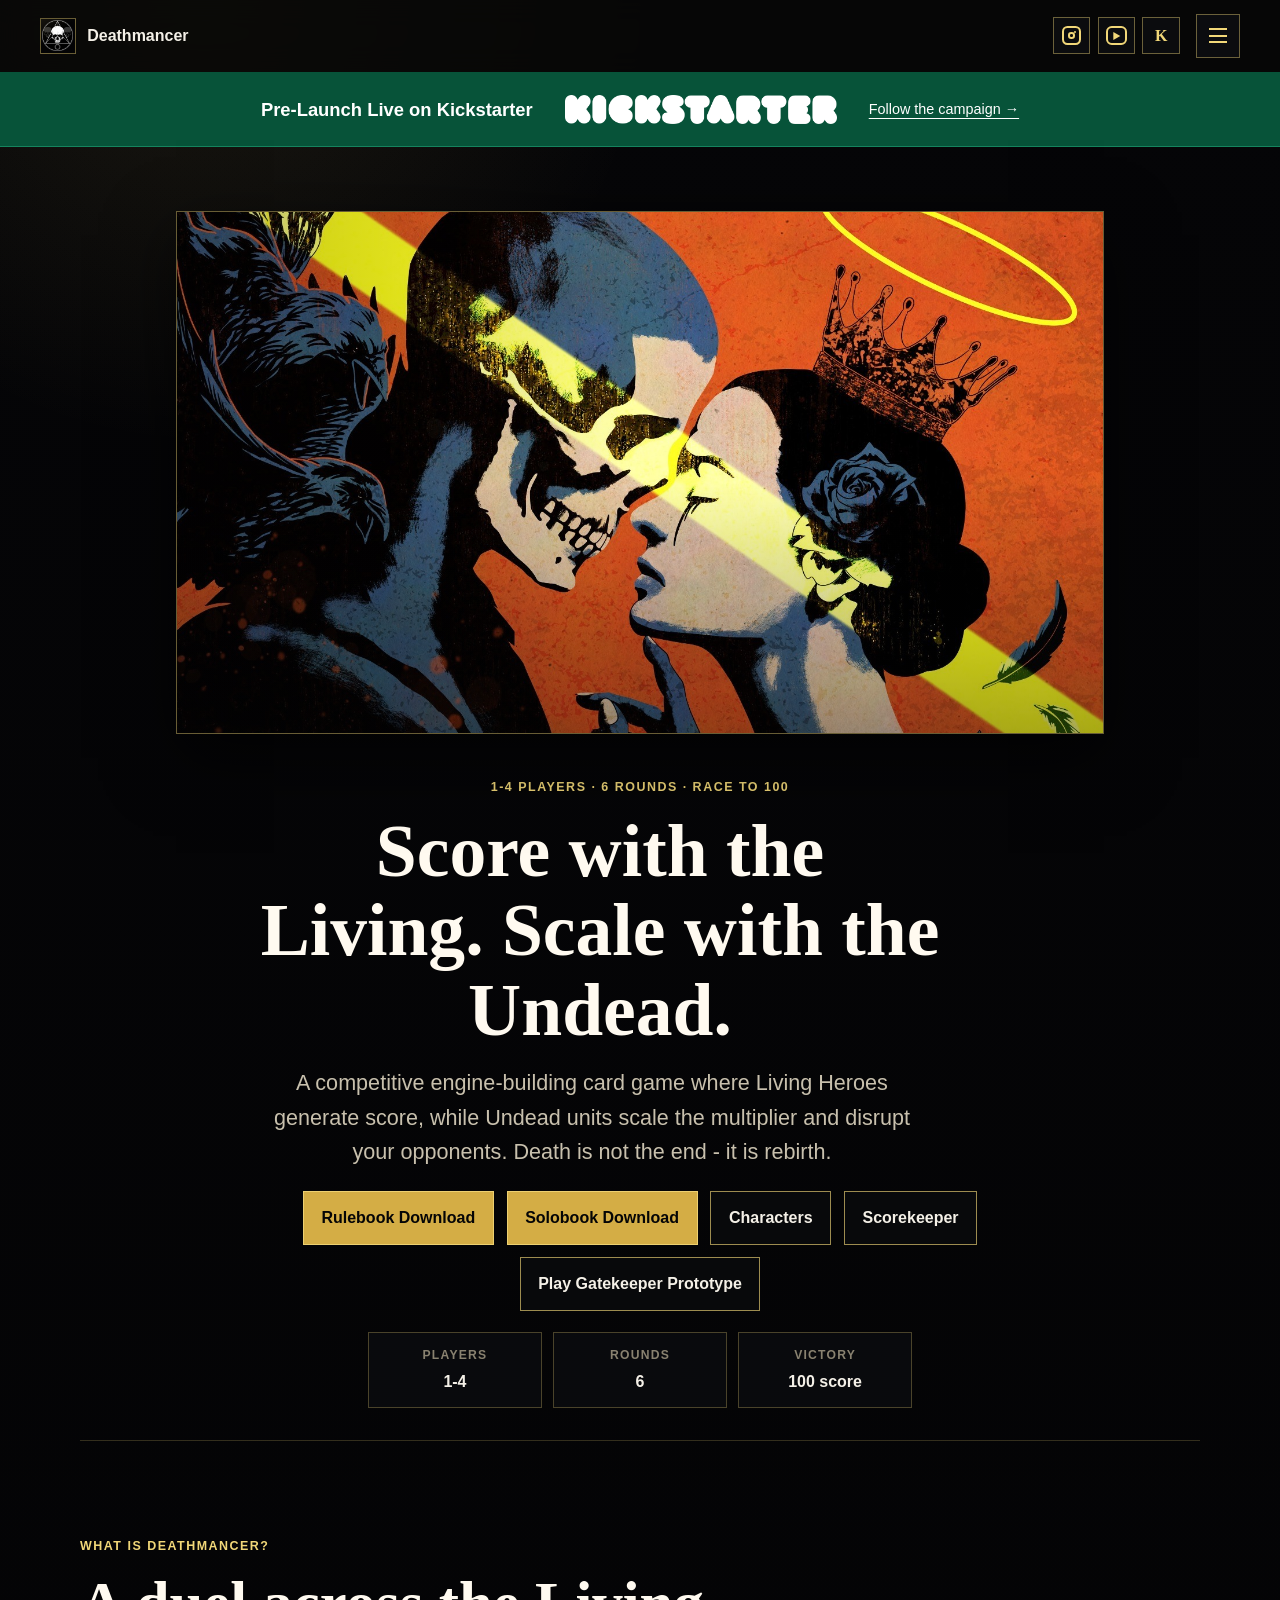
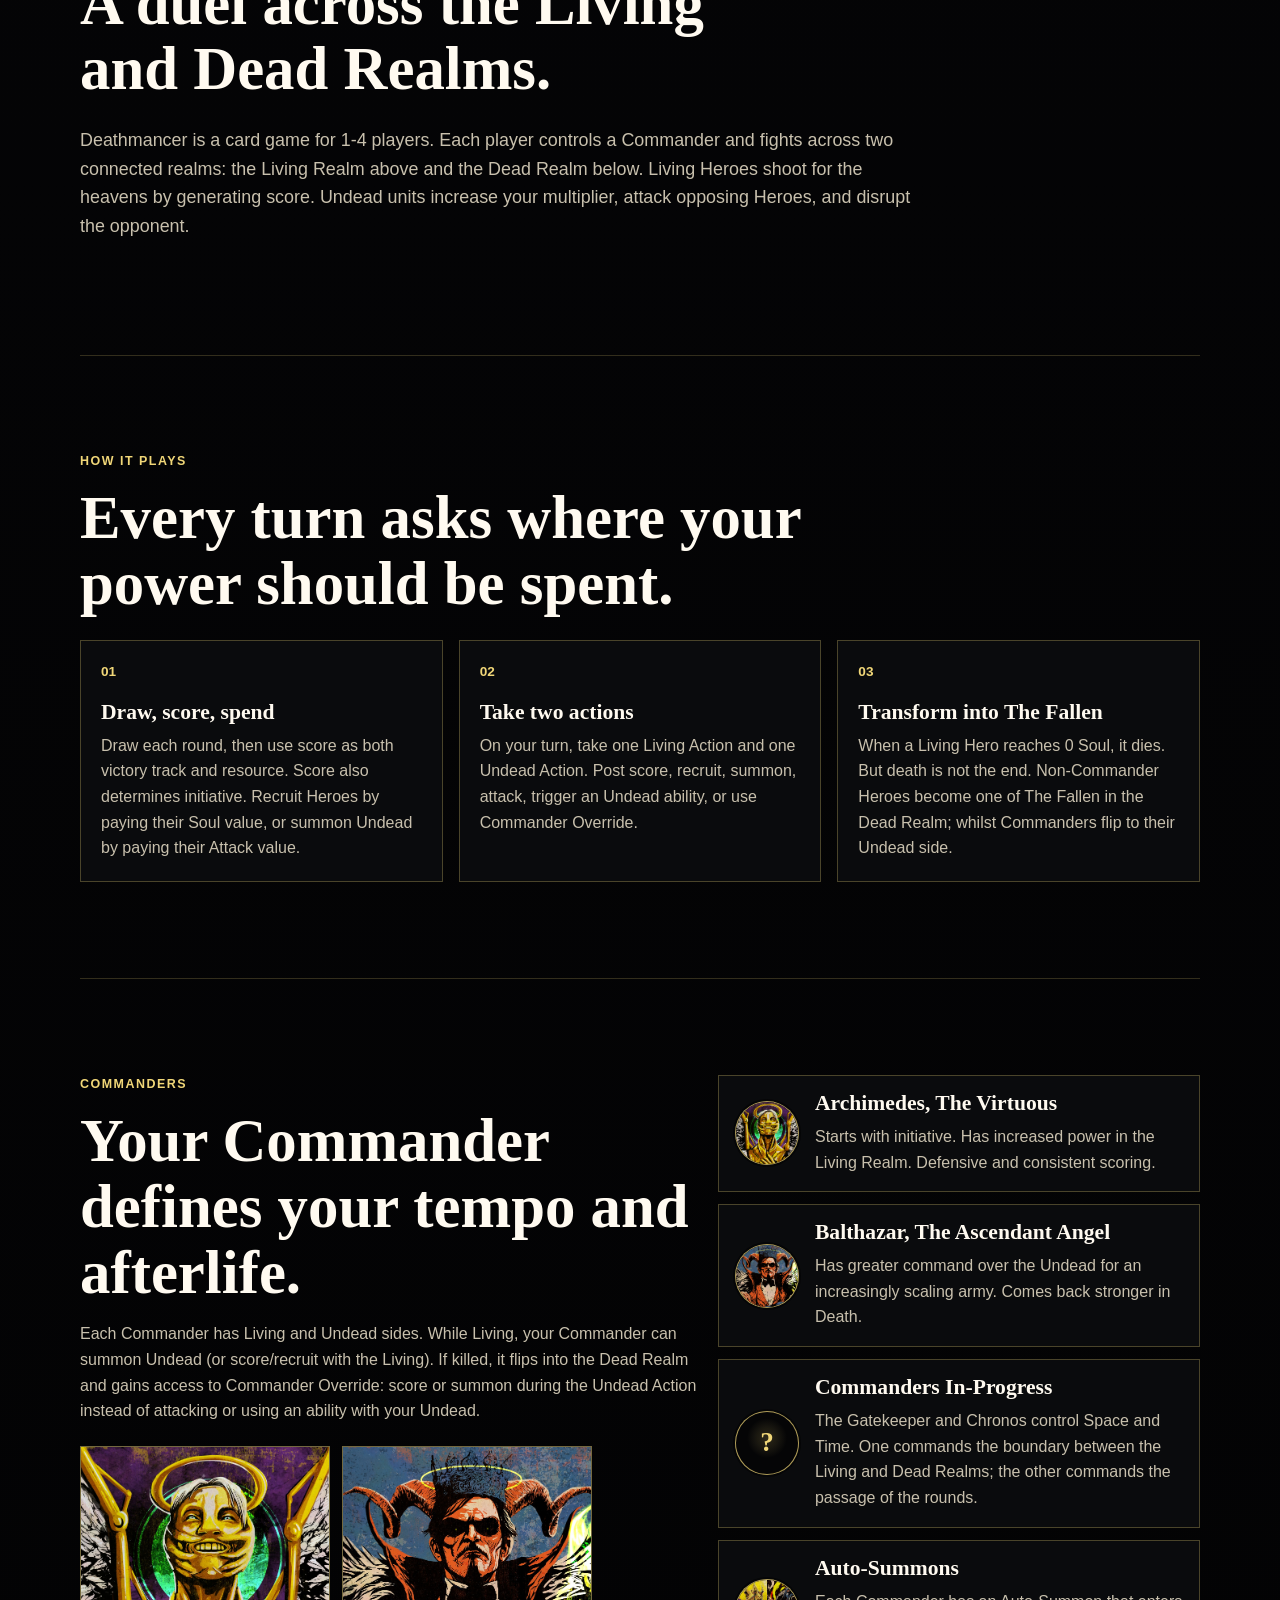
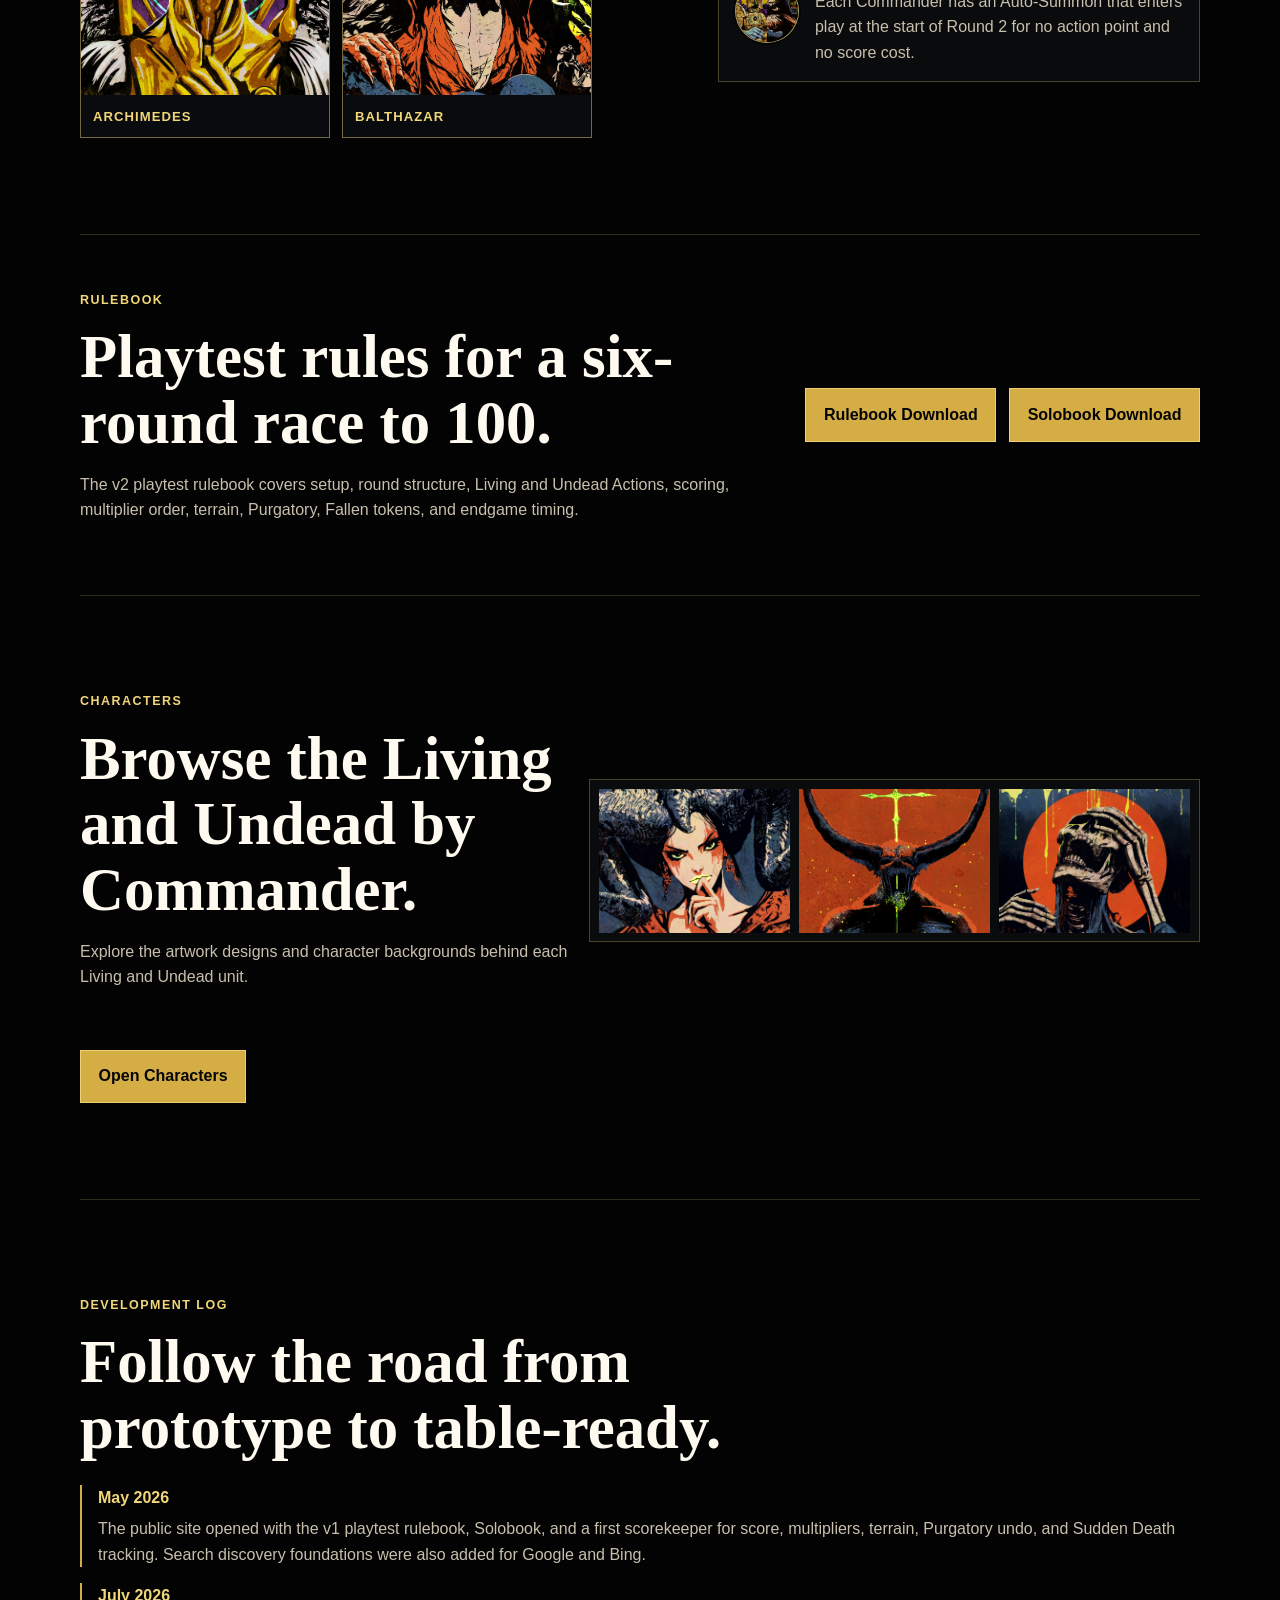
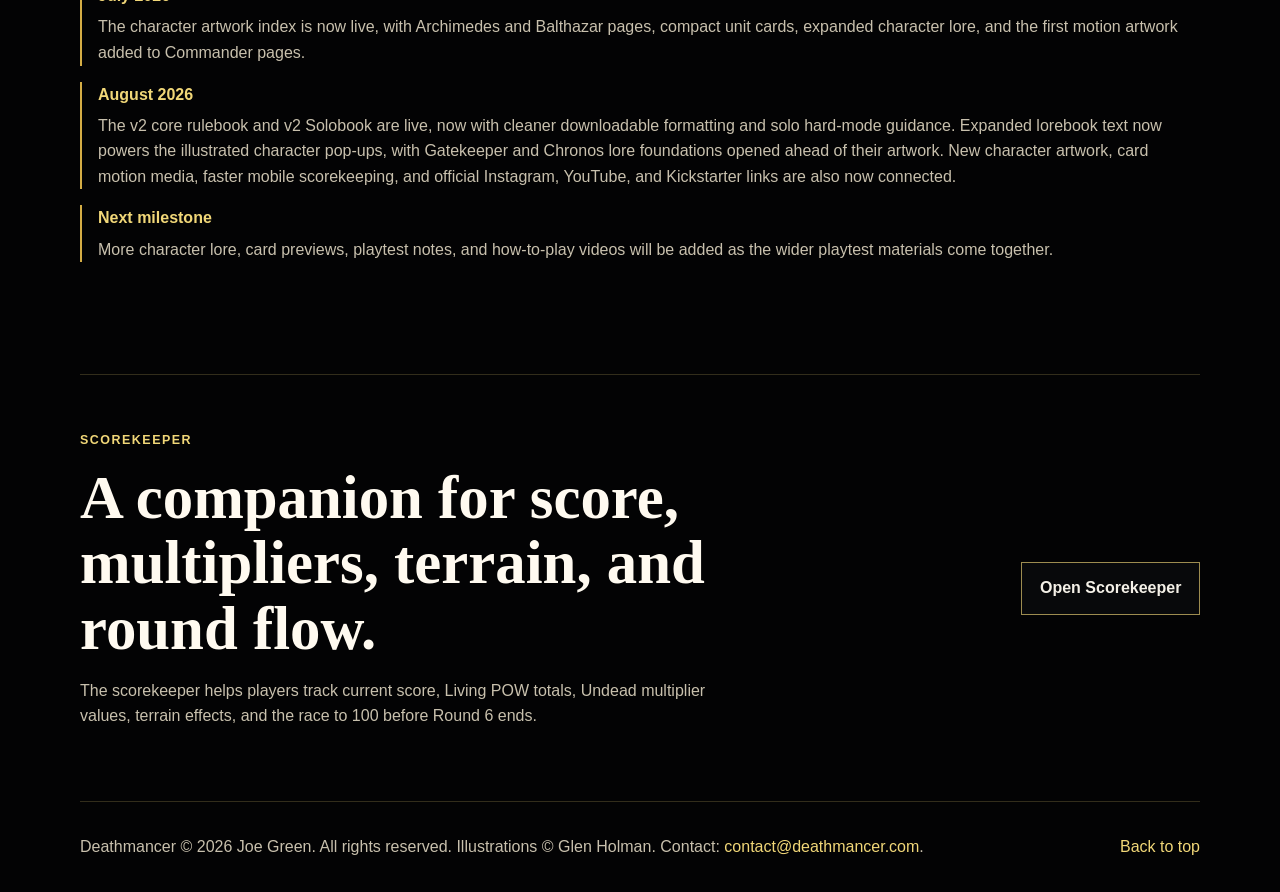
==== commit 2641fae9: "Promote Kickstarter and refine scorekeeper round initiative" ====
--- a/index.html
+++ b/index.html
@@ -93,6 +93,13 @@
   </header>
 
   <main id="top">
+    <section class="launch-banner" aria-label="Kickstarter pre-launch">
+      <a href="https://www.kickstarter.com/projects/deathmancer/deathmancer" target="_blank" rel="noopener noreferrer">
+        <span>Pre-Launch Live on Kickstarter</span>
+        <img src="./assets/images/kickstarter-logo-white.png" width="959" height="101" alt="Kickstarter">
+        <span class="launch-banner__invitation">Follow the campaign &rarr;</span>
+      </a>
+    </section>
     <section class="hero hero--feature">
       <figure class="hero__art hero__art--feature">
         <img src="./assets/images/grief.jpg" alt="Deathmancer illustration of a crowned figure facing a skull.">
@@ -172,15 +179,15 @@
         <p class="eyebrow">Commanders</p>
         <h2>Your Commander defines your tempo and afterlife.</h2>
         <p>
-          Each Commander has Living and Undead sides. While Living, your Commander can recruit Heroes or summon Undead. If killed, it flips into the Dead Realm and gains access to Commander Override: score or summon during the Undead Action instead of attacking.
+          Each Commander has Living and Undead sides. While Living, your Commander can summon Undead (or score/recruit with the Living). If killed, it flips into the Dead Realm and gains access to Commander Override: score or summon during the Undead Action instead of attacking or using an ability with your Undead.
         </p>
         <div class="commander-showcase" aria-label="Living Commander artwork">
           <figure>
-            <img src="./assets/images/characters/archimedes-living.jpg" alt="Archimedes Living Commander artwork.">
+            <a href="./characters-archimedes.html" aria-label="Explore Archimedes and his units"><img src="./assets/images/characters/archimedes-living.jpg" alt="Archimedes Living Commander artwork."></a>
             <figcaption>Archimedes</figcaption>
           </figure>
           <figure>
-            <img src="./assets/images/characters/balthazar-living.jpg" alt="Balthazar Living Commander artwork.">
+            <a href="./characters-balthazar.html" aria-label="Explore Balthazar and his units"><img src="./assets/images/characters/balthazar-living.jpg" alt="Balthazar Living Commander artwork."></a>
             <figcaption>Balthazar</figcaption>
           </figure>
         </div>
@@ -188,18 +195,18 @@
 
       <div class="commander-list" aria-label="Commander archetypes">
         <article>
-          <span class="commander-card__icon" aria-hidden="true">
+          <a class="commander-card__icon" href="./characters-archimedes.html" aria-label="Explore Archimedes">
             <img src="./assets/images/characters/archimedes-living.jpg" alt="">
-          </span>
+          </a>
           <div>
             <h3>Archimedes, The Virtuous</h3>
             <p>Starts with initiative. Has increased power in the Living Realm. Defensive and consistent scoring.</p>
           </div>
         </article>
         <article>
-          <span class="commander-card__icon" aria-hidden="true">
+          <a class="commander-card__icon" href="./characters-balthazar.html" aria-label="Explore Balthazar">
             <img src="./assets/images/characters/balthazar-living.jpg" alt="">
-          </span>
+          </a>
           <div>
             <h3>Balthazar, The Ascendant Angel</h3>
             <p>Has greater command over the Undead for an increasingly scaling army. Comes back stronger in Death.</p>
@@ -209,7 +216,7 @@
           <span class="commander-card__icon commander-card__icon--placeholder" aria-hidden="true">?</span>
           <div>
             <h3>Commanders In-Progress</h3>
-            <p>The Gatekeeper and Time. One controls the boundary, the other the flow between the Living and Dead Realms.</p>
+            <p>The Gatekeeper and Chronos control Space and Time. One commands the boundary between the Living and Dead Realms; the other commands the passage of the rounds.</p>
           </div>
         </article>
         <article>
--- a/styles.css
+++ b/styles.css
@@ -192,6 +192,27 @@
   line-height: 1;
 }
 
+@media (max-width: 380px) {
+  .site-header {
+    gap: 0.4rem;
+    padding-inline: 0.6rem;
+  }
+
+  .brand {
+    gap: 0.4rem;
+    font-size: 0.85rem;
+  }
+
+  .social-links {
+    gap: 0.25rem;
+  }
+
+  .social-links a {
+    width: 2rem;
+    height: 2rem;
+  }
+}
+
 .nav-toggle {
   order: 3;
   display: inline-grid;
@@ -275,6 +296,101 @@
 
 .hero--feature .stat-strip {
   margin-inline: auto;
+}
+
+.launch-banner {
+  background: #075339;
+  border-bottom: 1px solid #15845e;
+}
+
+.launch-banner a {
+  width: min(100% - 2rem, var(--max-width));
+  margin-inline: auto;
+  padding: 1.4rem 0;
+  display: flex;
+  flex-wrap: wrap;
+  align-items: center;
+  justify-content: center;
+  gap: 1rem 2rem;
+  color: #fff;
+  text-decoration: none;
+  font-size: 1.15rem;
+  font-weight: 700;
+  text-align: center;
+}
+
+.launch-banner img {
+  width: 17rem;
+  max-width: 100%;
+  height: auto;
+}
+
+.launch-banner__invitation {
+  font-size: 0.9rem;
+  font-weight: 400;
+  text-decoration: underline;
+  text-underline-offset: 0.25em;
+}
+
+.launch-banner a:focus-visible,
+.commander-showcase a:focus-visible,
+a.commander-card__icon:focus-visible {
+  outline: 3px solid var(--gold-bright);
+  outline-offset: 4px;
+}
+
+.commander-showcase a {
+  display: block;
+}
+
+.commander-showcase a:hover img {
+  filter: brightness(1.08);
+}
+
+.commander-preview {
+  max-width: 54rem;
+}
+
+.commander-preview h1 {
+  font-size: 3rem;
+}
+
+.commander-preview__abilities {
+  margin: 2rem 0;
+  border-block: 1px solid var(--line);
+}
+
+.commander-preview__abilities > div {
+  padding: 1.25rem 0;
+}
+
+.commander-preview__abilities > div + div {
+  border-top: 1px solid var(--line);
+}
+
+.commander-preview__abilities dt {
+  color: var(--gold-bright);
+  font-family: Georgia, serif;
+  font-size: 1.35rem;
+  font-weight: 700;
+  margin-bottom: 0.4rem;
+}
+
+.commander-preview__abilities dd {
+  color: var(--muted);
+  margin: 0;
+}
+
+@media (max-width: 480px) {
+  .launch-banner a {
+    flex-direction: column;
+    gap: 0.85rem;
+    font-size: 1rem;
+  }
+
+  .commander-preview h1 {
+    font-size: 2.4rem;
+  }
 }
 
 .eyebrow {
@@ -2037,6 +2153,12 @@
   margin-bottom: clamp(2rem, 6vw, 4rem);
 }
 
+@media (max-width: 480px) {
+  .video-hero h1 {
+    font-size: 2.1rem;
+  }
+}
+
 .video-grid {
   display: grid;
   gap: 1rem;
@@ -2133,6 +2255,14 @@
   border: 0;
 }
 
+.video-card__media--landscape iframe {
+  aspect-ratio: 16 / 9;
+}
+
+.video-grid {
+  align-items: start;
+}
+
 .video-card__frame span {
   color: var(--gold-bright);
   font-size: 0.85rem;
@@ -2213,7 +2343,7 @@
   }
 }
 
-@media (min-width: 840px) {
+@media (min-width: 1360px) {
   .nav-toggle {
     display: none;
   }
@@ -2237,7 +2367,9 @@
   .social-links--header {
     order: 3;
   }
-
+}
+
+@media (min-width: 840px) {
   .hero {
     grid-template-columns: minmax(0, 1.05fr) minmax(18rem, 0.82fr);
     min-height: calc(100svh - 7.5rem);
@@ -2768,6 +2900,10 @@
   place-items: center;
   padding: 1rem;
   pointer-events: none;
+}
+
+.scorekeeper-effect[hidden] {
+  display: none;
 }
 
 .scorekeeper-effect::before {
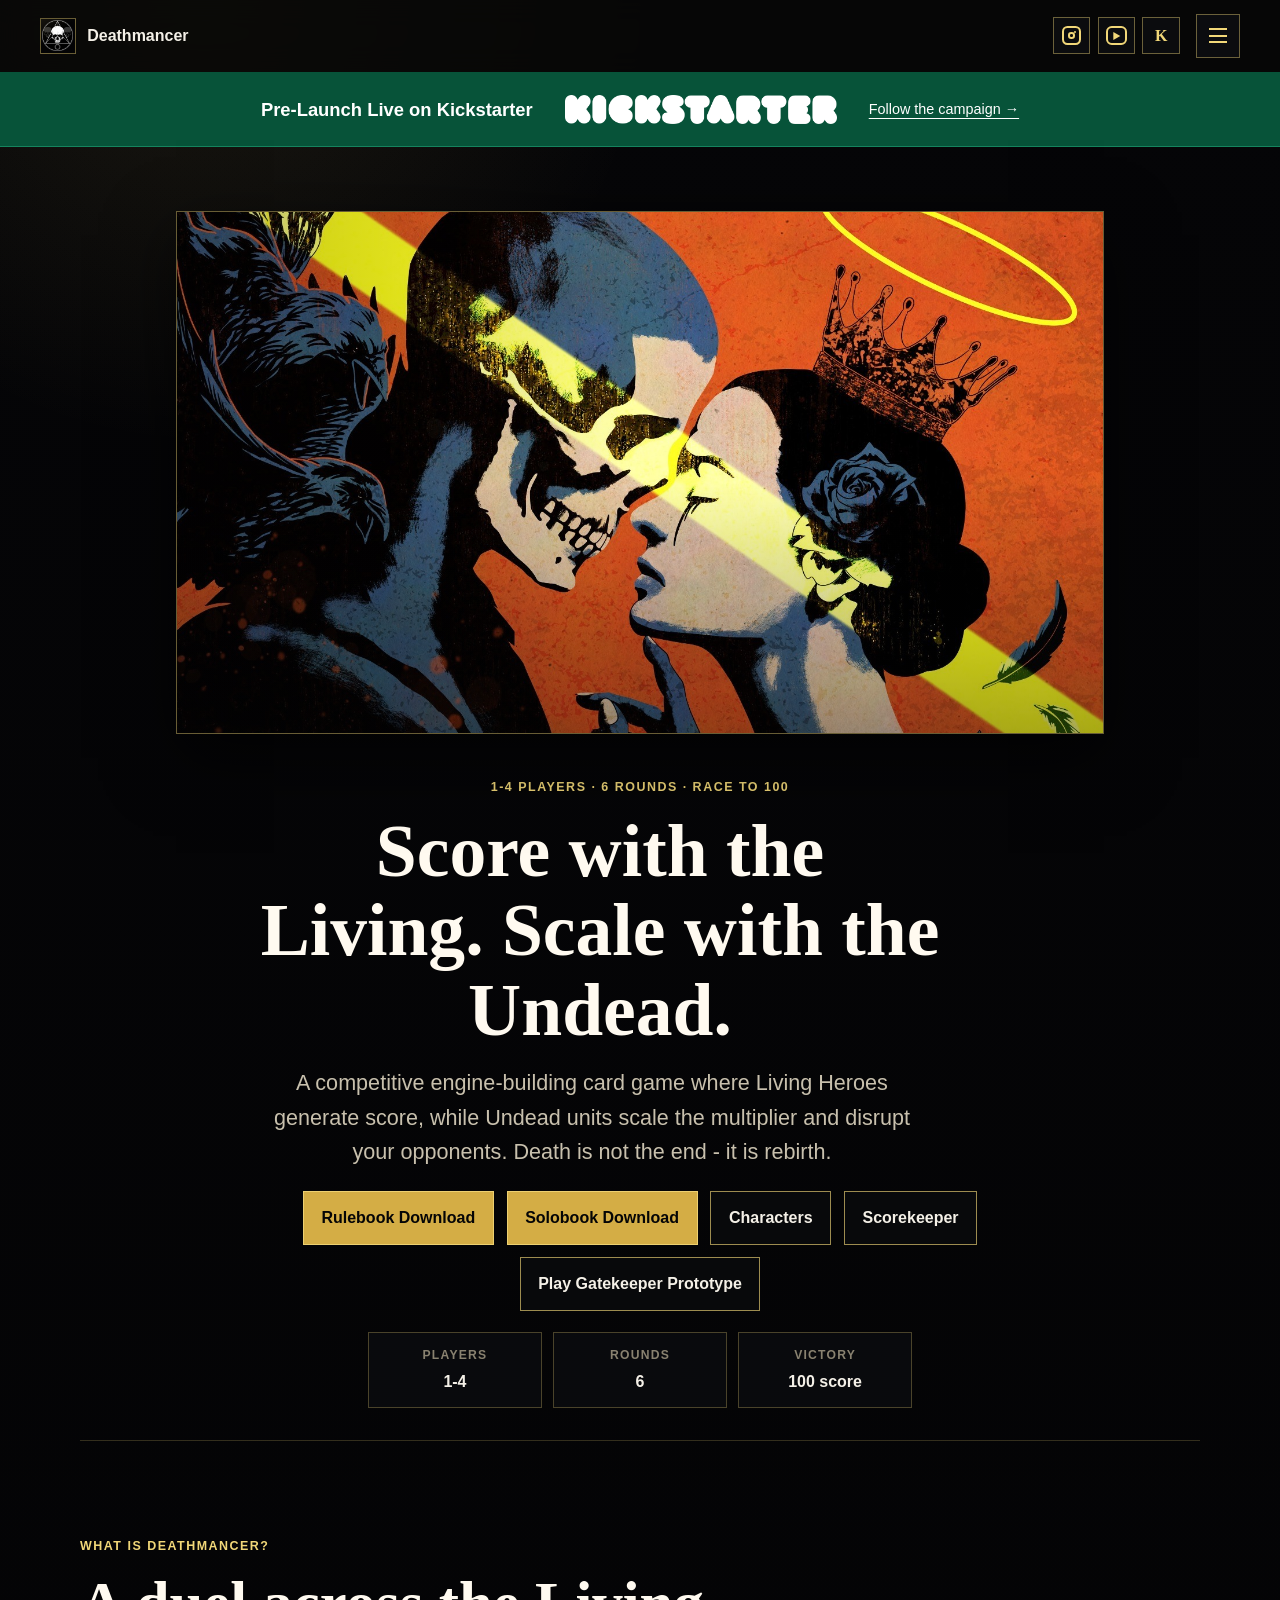
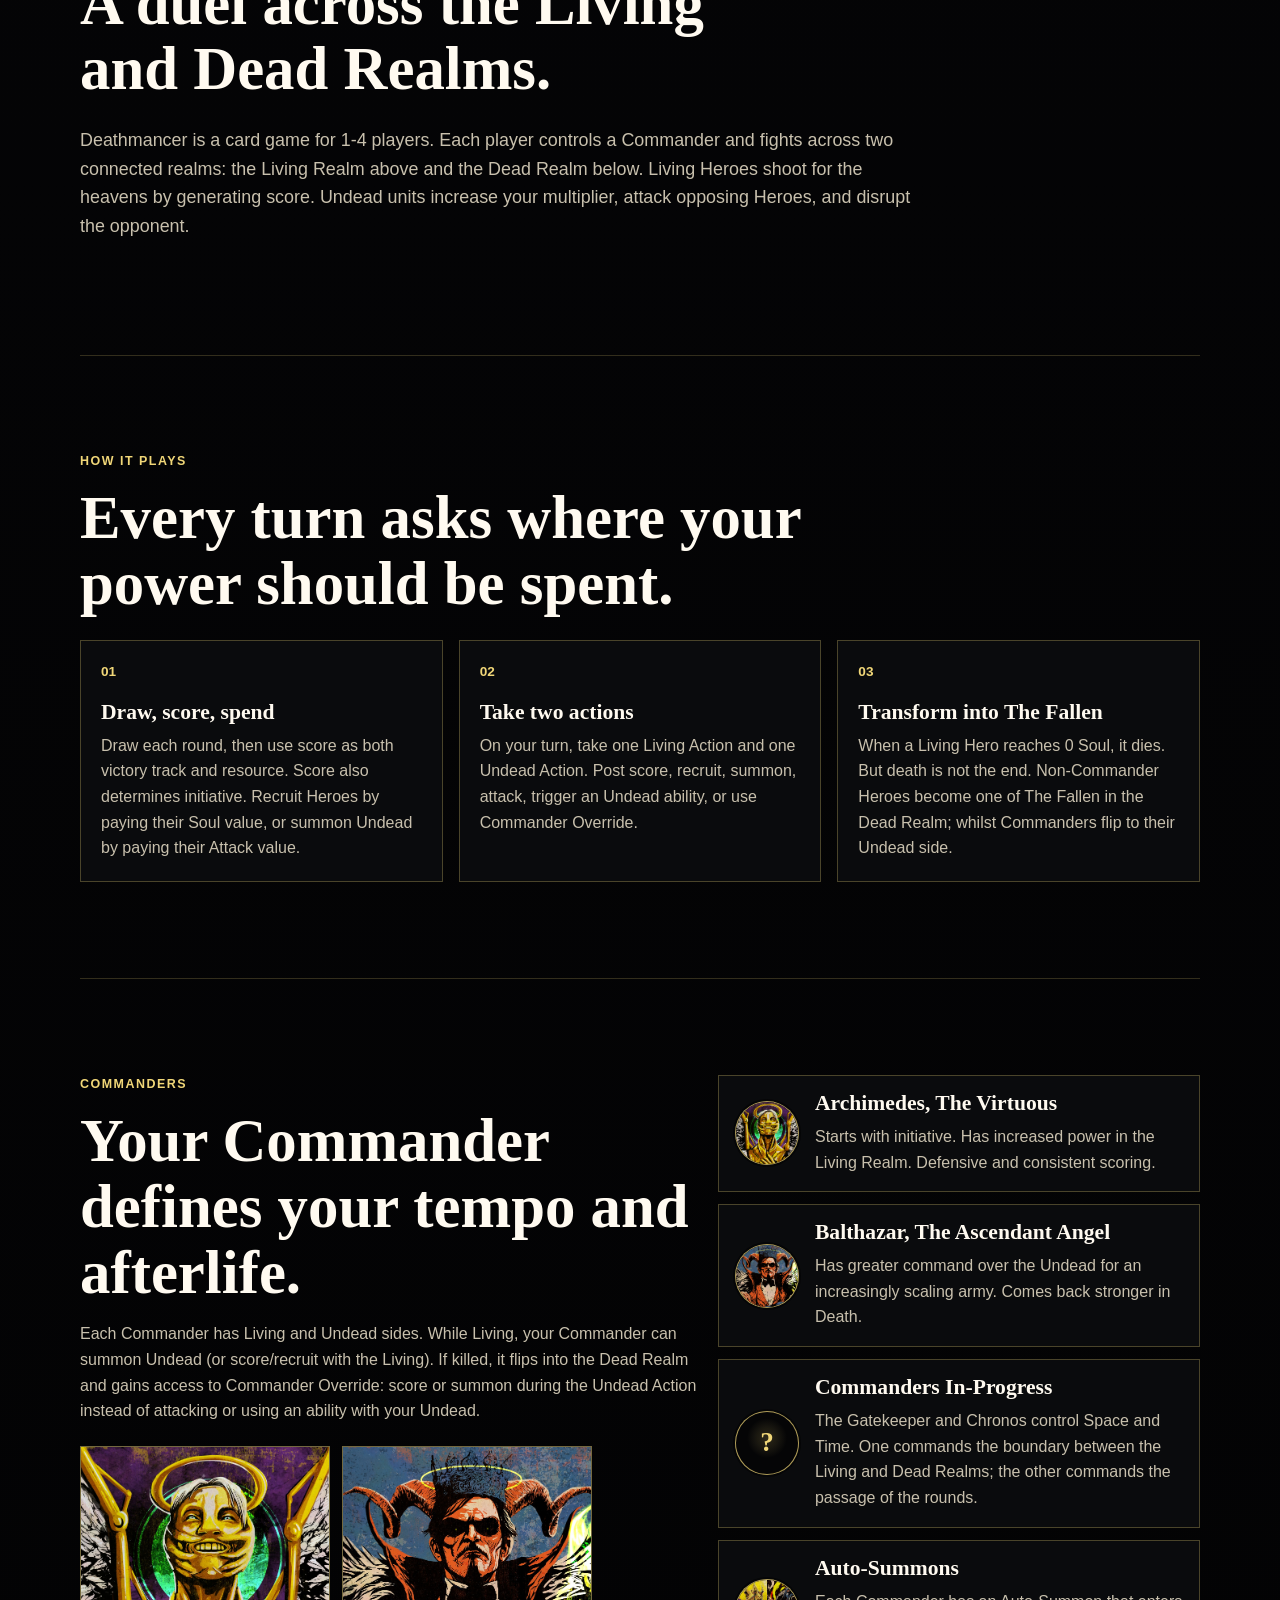
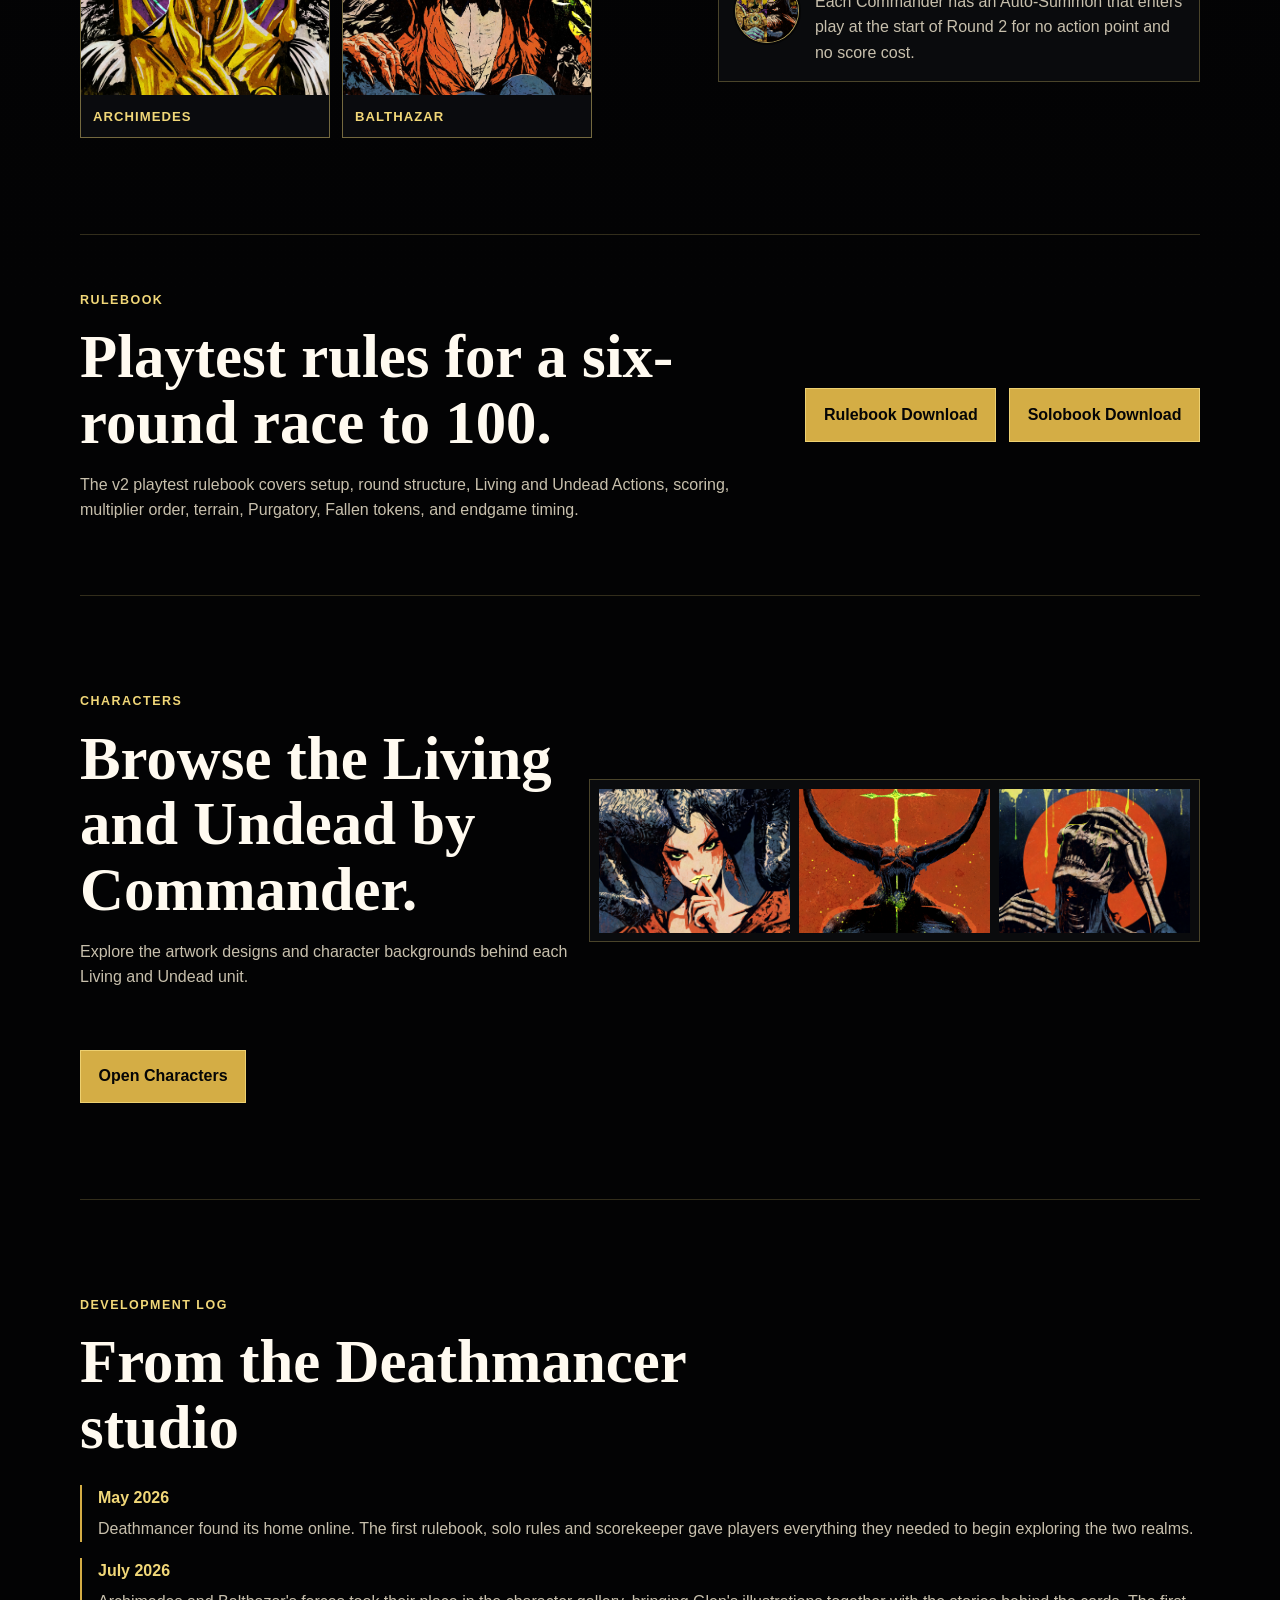
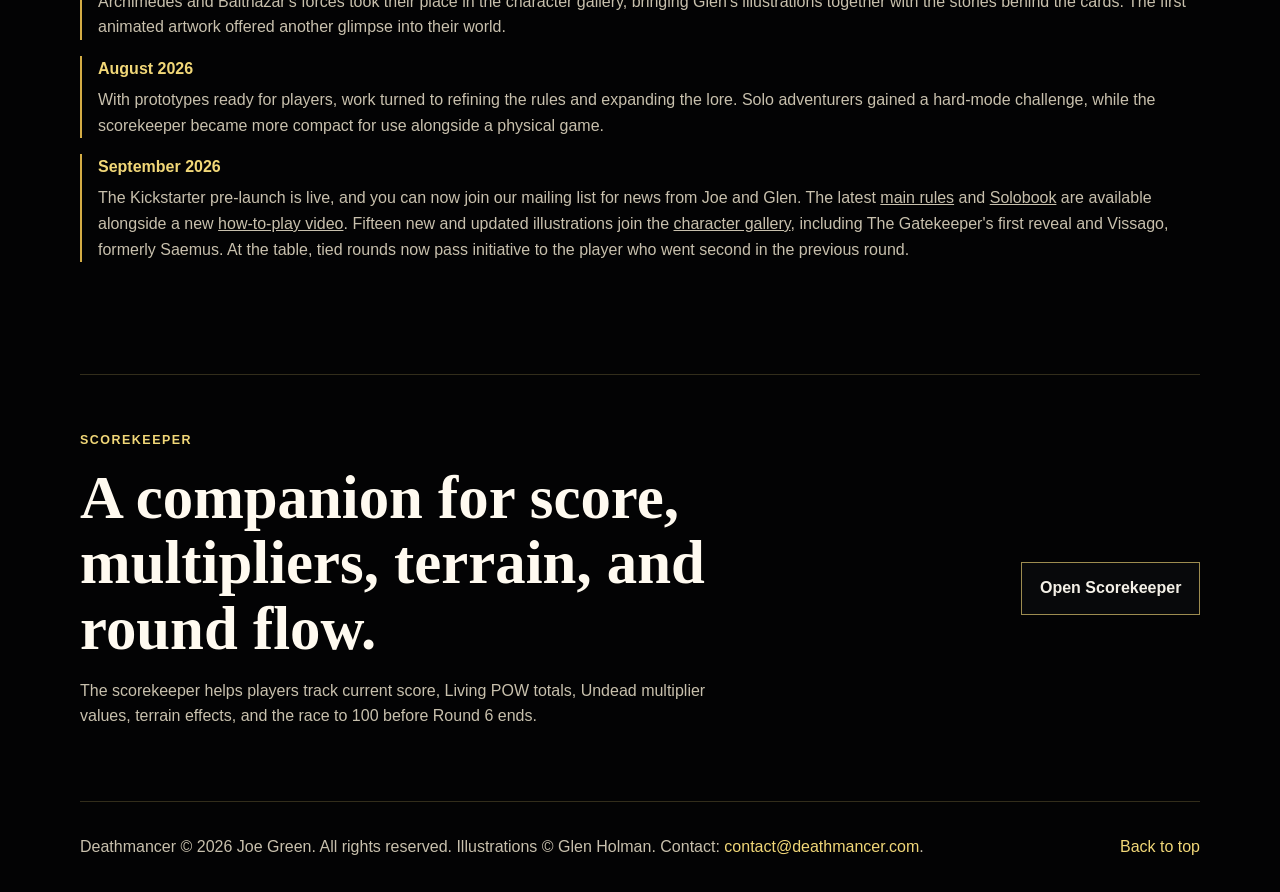
==== commit 20026fff: "Publish latest rulebooks and illustrated character lore" ====
--- a/index.html
+++ b/index.html
@@ -52,6 +52,15 @@
       }
     }
   </script>
+  <!-- MailerLite Universal -->
+  <script>
+    (function(w,d,e,u,f,l,n){w[f]=w[f]||function(){(w[f].q=w[f].q||[])
+    .push(arguments);},l=d.createElement(e),l.async=1,l.src=u,
+    n=d.getElementsByTagName(e)[0],n.parentNode.insertBefore(l,n);})
+    (window,document,'script','https://assets.mailerlite.com/js/universal.js','ml');
+    ml('account', '2631999');
+  </script>
+  <!-- End MailerLite Universal -->
 </head>
 <body>
   <header class="site-header" data-header>
@@ -112,10 +121,10 @@
           A competitive engine-building card game where Living Heroes generate score, while Undead units scale the multiplier and disrupt your opponents. Death is not the end - it is rebirth.
         </p>
         <div class="hero__actions">
-          <a class="button button--primary" href="./assets/downloads/deathmancer-rulebook-v2.pdf" download>
+          <a class="button button--primary" href="./assets/downloads/deathmancer-rulebook-v2.pdf?v=20260913" download>
             Rulebook Download
           </a>
-          <a class="button button--primary" href="./assets/downloads/deathmancer-solobook-v2.pdf" download>
+          <a class="button button--primary" href="./assets/downloads/deathmancer-solobook-v2.pdf?v=20260913" download>
             Solobook Download
           </a>
           <a class="button button--ghost" href="./characters.html">Characters</a>
@@ -241,10 +250,10 @@
         </p>
       </div>
       <div class="rulebook__actions">
-        <a class="button button--primary" href="./assets/downloads/deathmancer-rulebook-v2.pdf" download>
+        <a class="button button--primary" href="./assets/downloads/deathmancer-rulebook-v2.pdf?v=20260913" download>
           Rulebook Download
         </a>
-        <a class="button button--primary" href="./assets/downloads/deathmancer-solobook-v2.pdf" download>
+        <a class="button button--primary" href="./assets/downloads/deathmancer-solobook-v2.pdf?v=20260913" download>
           Solobook Download
         </a>
       </div>
@@ -269,25 +278,25 @@
     <section class="section" id="development-log">
       <div class="section__heading">
         <p class="eyebrow">Development Log</p>
-        <h2>Follow the road from prototype to table-ready.</h2>
+        <h2>From the Deathmancer studio</h2>
       </div>
 
       <ol class="timeline">
         <li>
           <time datetime="2026-05">May 2026</time>
-          <span>The public site opened with the v1 playtest rulebook, Solobook, and a first scorekeeper for score, multipliers, terrain, Purgatory undo, and Sudden Death tracking. Search discovery foundations were also added for Google and Bing.</span>
+          <span>Deathmancer found its home online. The first rulebook, solo rules and scorekeeper gave players everything they needed to begin exploring the two realms.</span>
         </li>
         <li>
           <time datetime="2026-07">July 2026</time>
-          <span>The character artwork index is now live, with Archimedes and Balthazar pages, compact unit cards, expanded character lore, and the first motion artwork added to Commander pages.</span>
+          <span>Archimedes and Balthazar's forces took their place in the character gallery, bringing Glen's illustrations together with the stories behind the cards. The first animated artwork offered another glimpse into their world.</span>
         </li>
         <li>
           <time datetime="2026-08">August 2026</time>
-          <span>The v2 core rulebook and v2 Solobook are live, now with cleaner downloadable formatting and solo hard-mode guidance. Expanded lorebook text now powers the illustrated character pop-ups, with Gatekeeper and Chronos lore foundations opened ahead of their artwork. New character artwork, card motion media, faster mobile scorekeeping, and official Instagram, YouTube, and Kickstarter links are also now connected.</span>
+          <span>With prototypes ready for players, work turned to refining the rules and expanding the lore. Solo adventurers gained a hard-mode challenge, while the scorekeeper became more compact for use alongside a physical game.</span>
         </li>
         <li>
-          <time datetime="2026">Next milestone</time>
-          <span>More character lore, card previews, playtest notes, and how-to-play videos will be added as the wider playtest materials come together.</span>
+          <time datetime="2026-09">September 2026</time>
+          <span>The Kickstarter pre-launch is live, and you can now join our mailing list for news from Joe and Glen. The latest <a href="./assets/downloads/deathmancer-rulebook-v2.pdf?v=20260913" download>main rules</a> and <a href="./assets/downloads/deathmancer-solobook-v2.pdf?v=20260913" download>Solobook</a> are available alongside a new <a href="./how-to-play.html">how-to-play video</a>. Fifteen new and updated illustrations join the <a href="./characters.html">character gallery</a>, including The Gatekeeper's first reveal and Vissago, formerly Saemus. At the table, tied rounds now pass initiative to the player who went second in the previous round.</span>
         </li>
       </ol>
     </section>
--- a/styles.css
+++ b/styles.css
@@ -353,6 +353,26 @@
 
 .commander-preview h1 {
   font-size: 3rem;
+}
+
+.commander-preview .character-card {
+  max-width: 32rem;
+  margin: 0 0 1.5rem;
+}
+
+.commander-preview .character-card > img {
+  aspect-ratio: 2048 / 1570;
+}
+
+.character-modal--gatekeeper .character-modal__copy h2 {
+  font-size: 2rem;
+}
+
+.character-modal--gatekeeper .character-modal__layout > img {
+  height: auto;
+  max-height: 32rem;
+  object-fit: contain;
+  align-self: start;
 }
 
 .commander-preview__abilities {
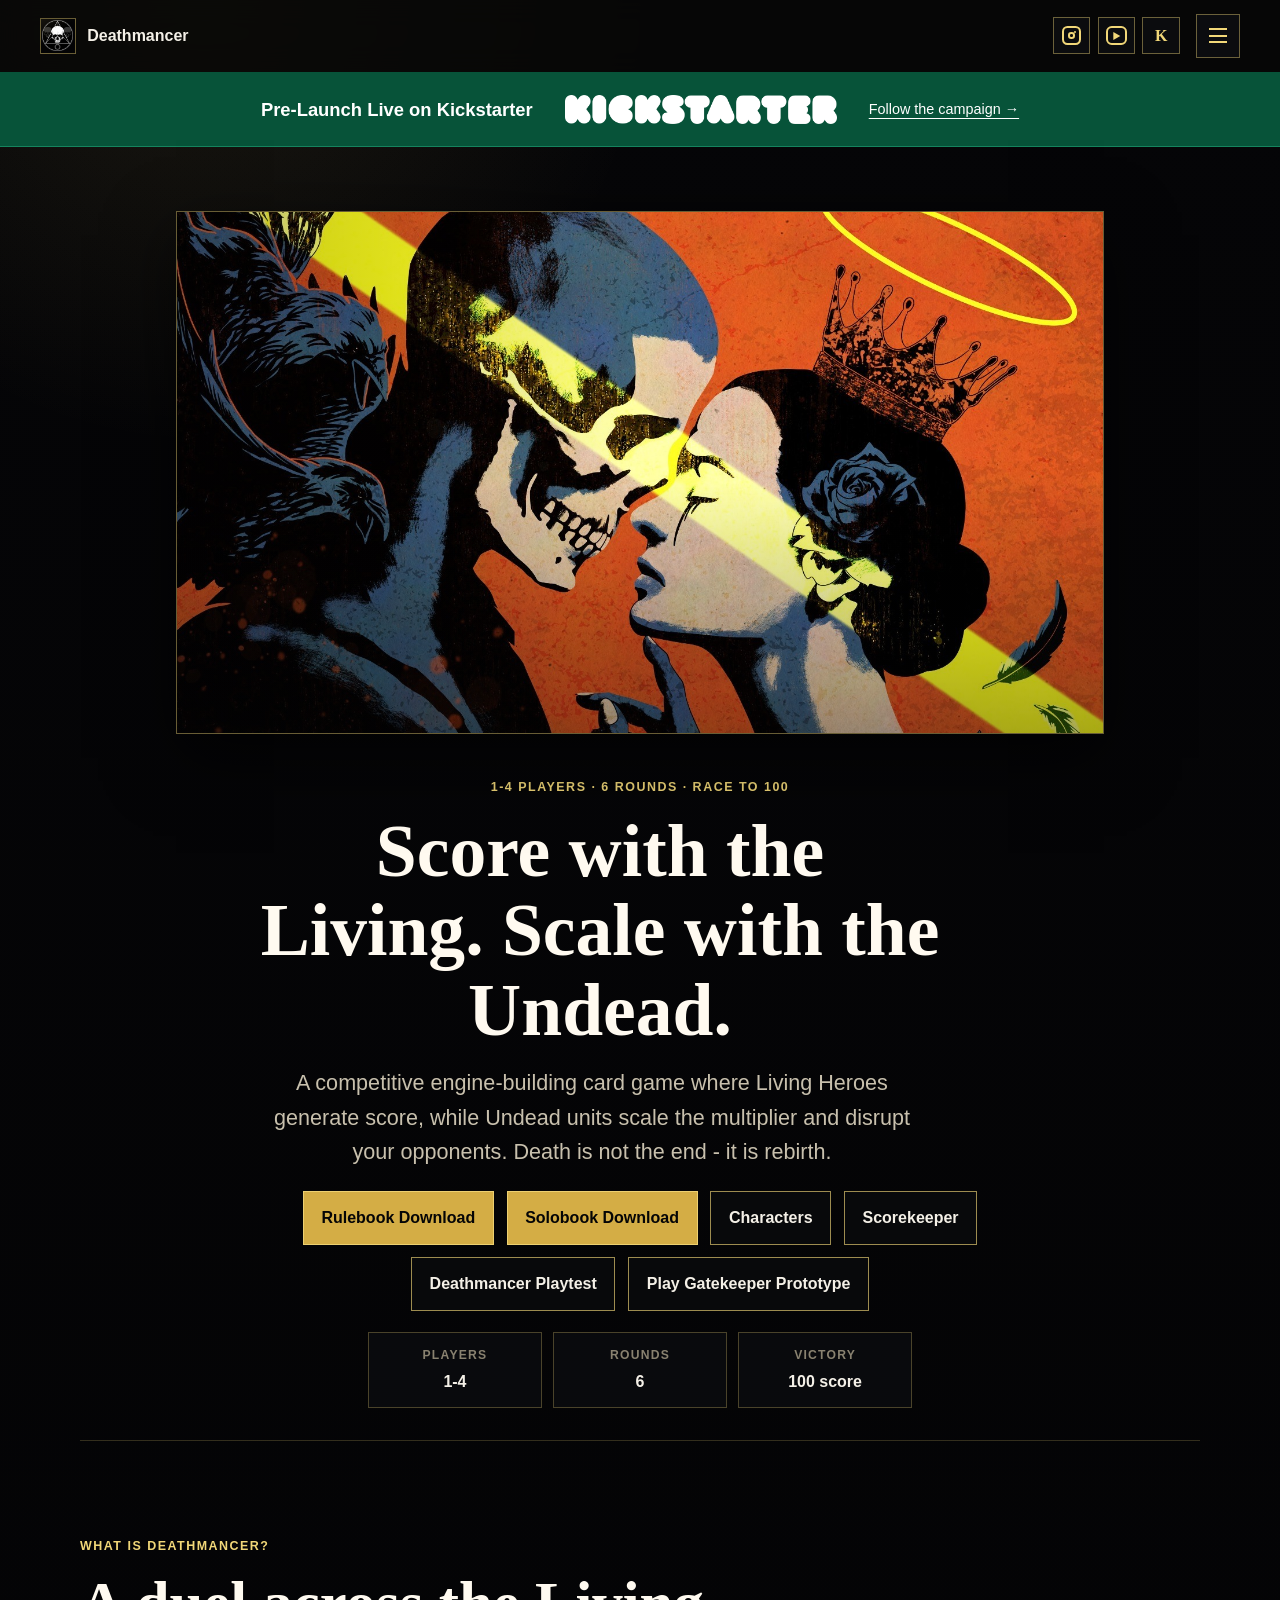
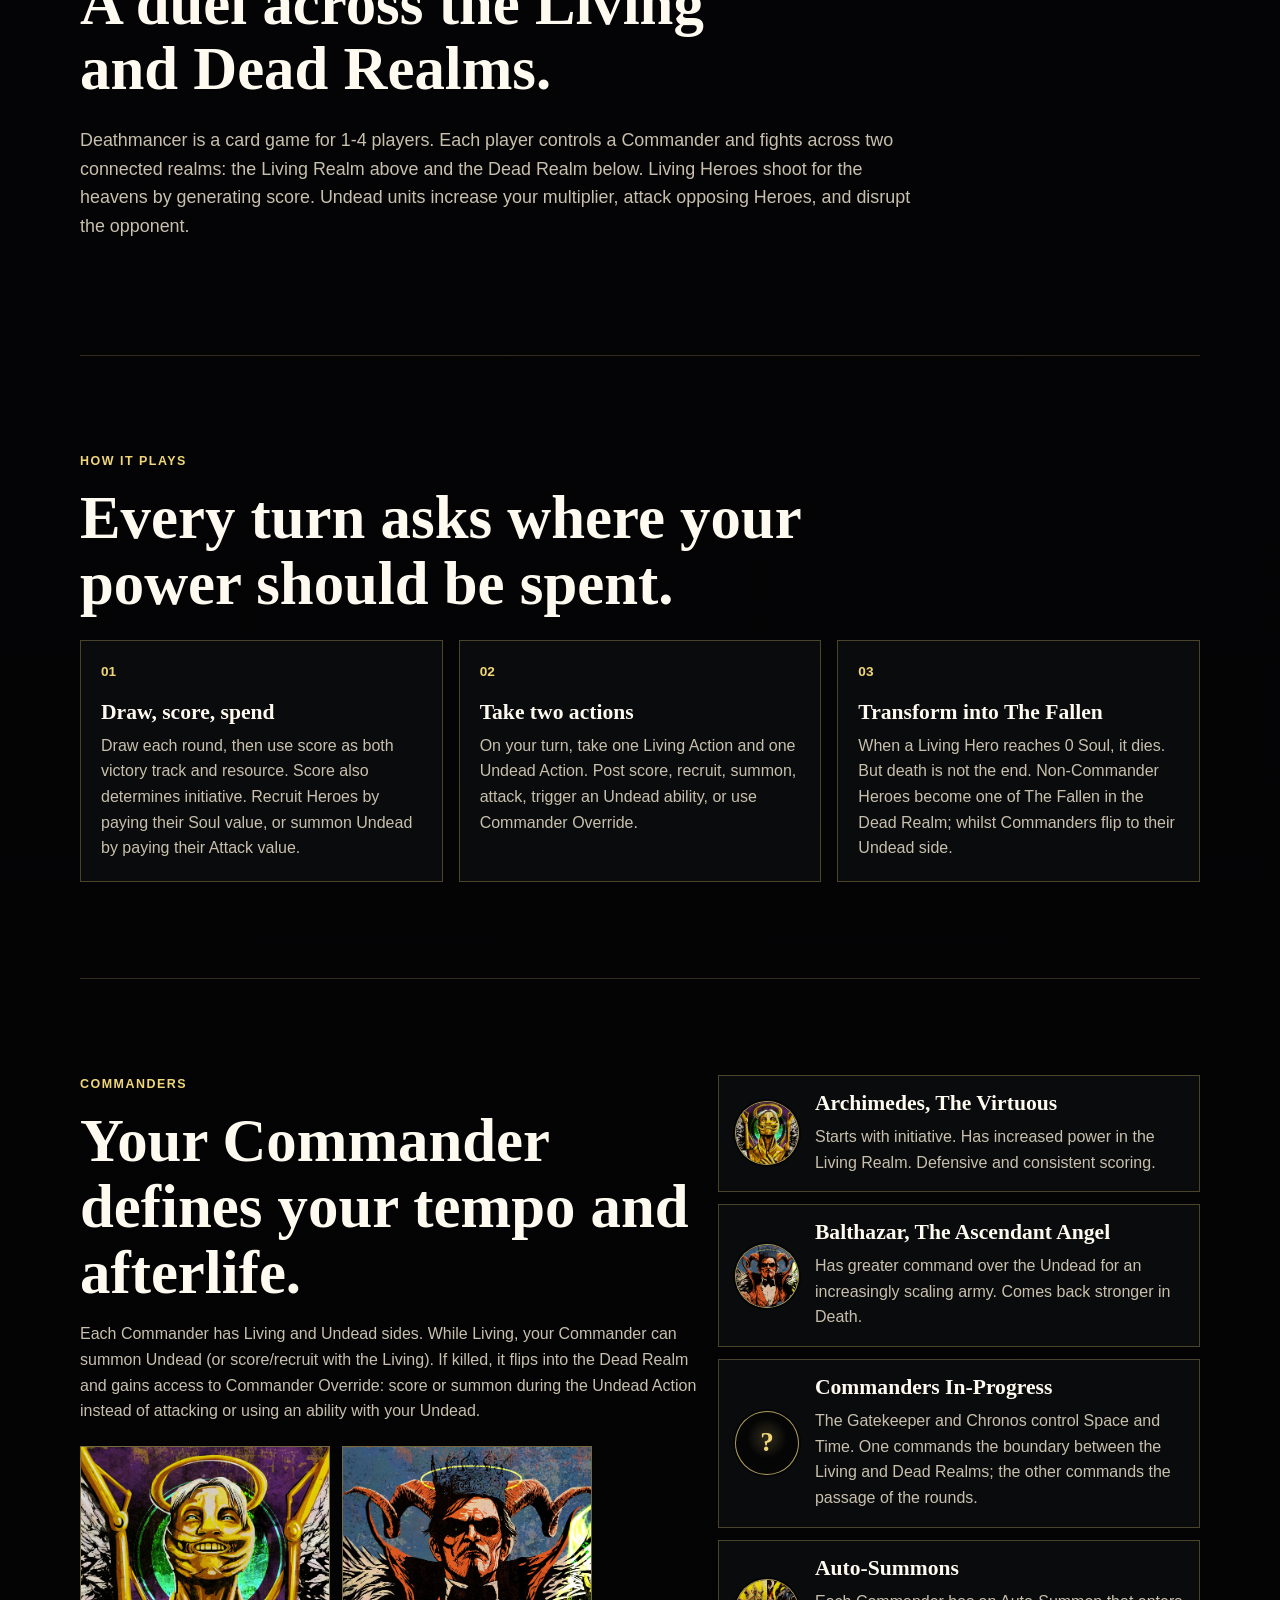
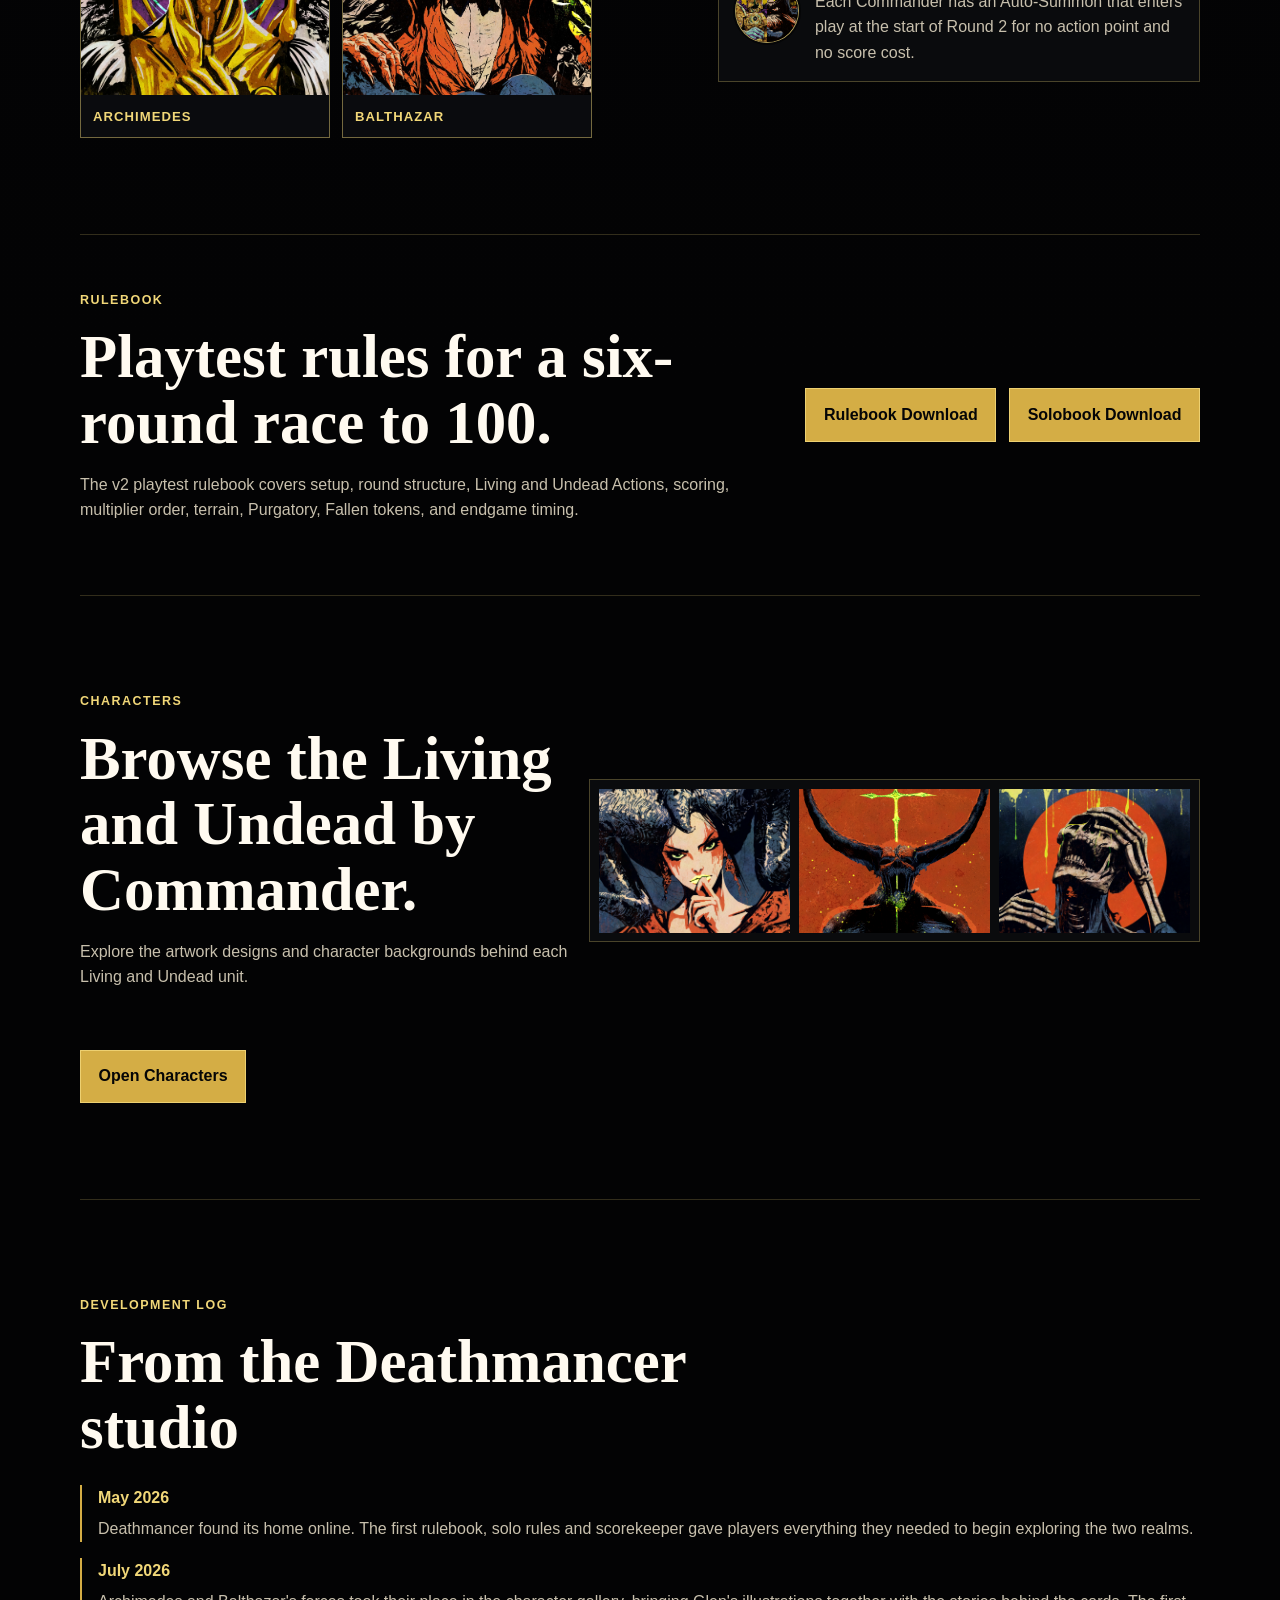
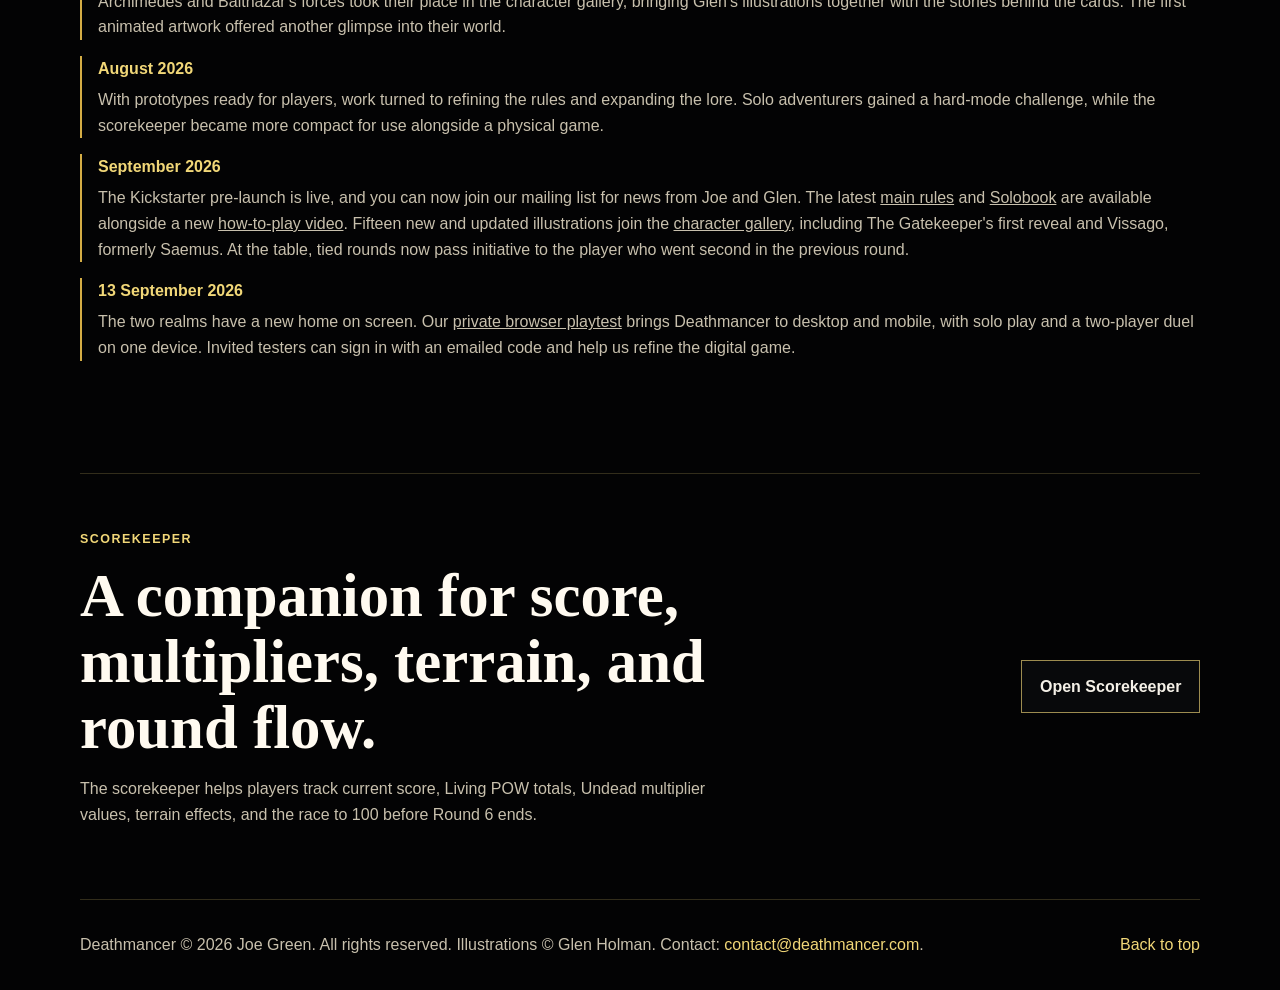
==== commit 4f0f561c: "Link the private Deathmancer browser playtest" ====
--- a/index.html
+++ b/index.html
@@ -85,6 +85,7 @@
       <a href="#development-log">Log</a>
       <a href="./how-to-play.html">Video / Media</a>
       <a href="./scorekeeper.html">Scorekeeper</a>
+      <a href="https://play.deathmancer.com">Playtest</a>
       <a href="./gatekeeper.html">Gatekeeper Prototype</a>
     </nav>
 
@@ -129,6 +130,7 @@
           </a>
           <a class="button button--ghost" href="./characters.html">Characters</a>
           <a class="button button--ghost" href="./scorekeeper.html">Scorekeeper</a>
+          <a class="button button--ghost" href="https://play.deathmancer.com">Deathmancer Playtest</a>
           <a class="button button--ghost" href="./gatekeeper.html">Play Gatekeeper Prototype</a>
         </div>
         <dl class="stat-strip" aria-label="Game facts">
@@ -298,6 +300,10 @@
           <time datetime="2026-09">September 2026</time>
           <span>The Kickstarter pre-launch is live, and you can now join our mailing list for news from Joe and Glen. The latest <a href="./assets/downloads/deathmancer-rulebook-v2.pdf?v=20260913" download>main rules</a> and <a href="./assets/downloads/deathmancer-solobook-v2.pdf?v=20260913" download>Solobook</a> are available alongside a new <a href="./how-to-play.html">how-to-play video</a>. Fifteen new and updated illustrations join the <a href="./characters.html">character gallery</a>, including The Gatekeeper's first reveal and Vissago, formerly Saemus. At the table, tied rounds now pass initiative to the player who went second in the previous round.</span>
         </li>
+        <li>
+          <time datetime="2026-09-13">13 September 2026</time>
+          <span>The two realms have a new home on screen. Our <a href="https://play.deathmancer.com">private browser playtest</a> brings Deathmancer to desktop and mobile, with solo play and a two-player duel on one device. Invited testers can sign in with an emailed code and help us refine the digital game.</span>
+        </li>
       </ol>
     </section>
 
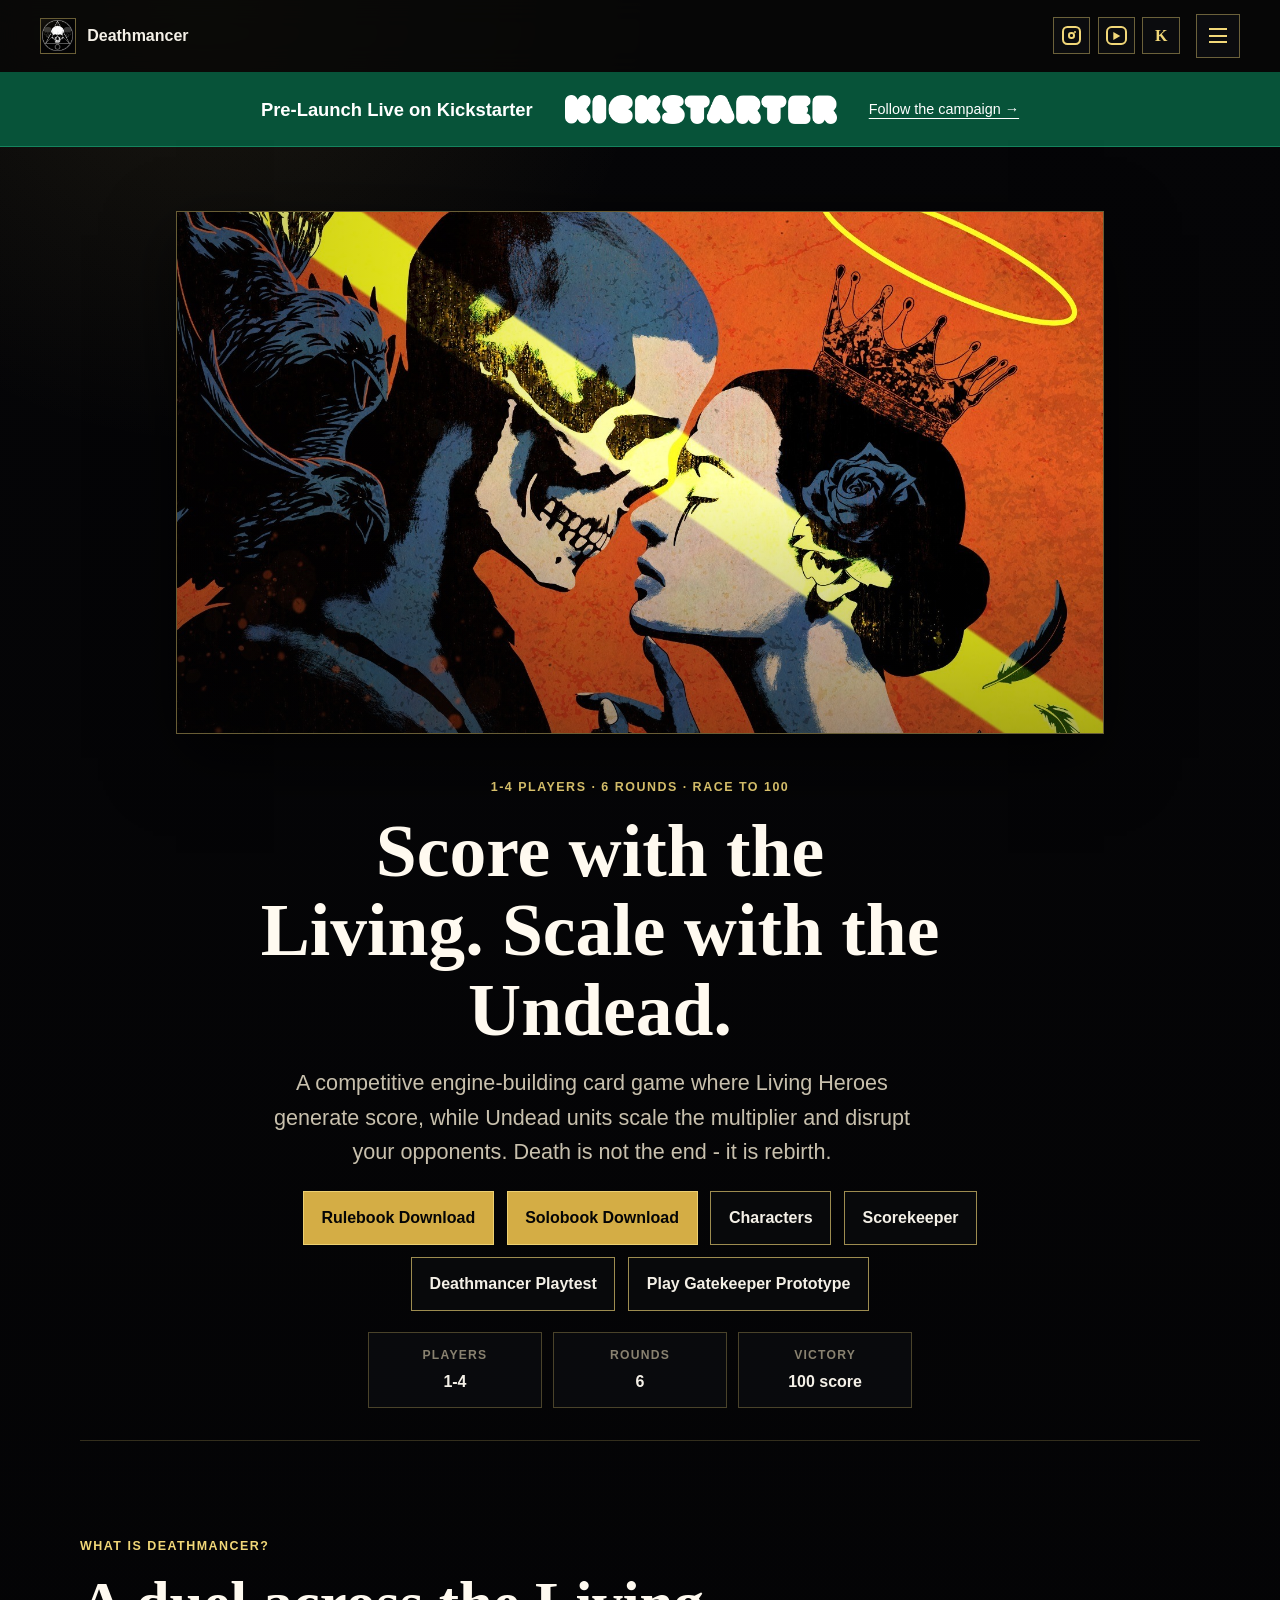
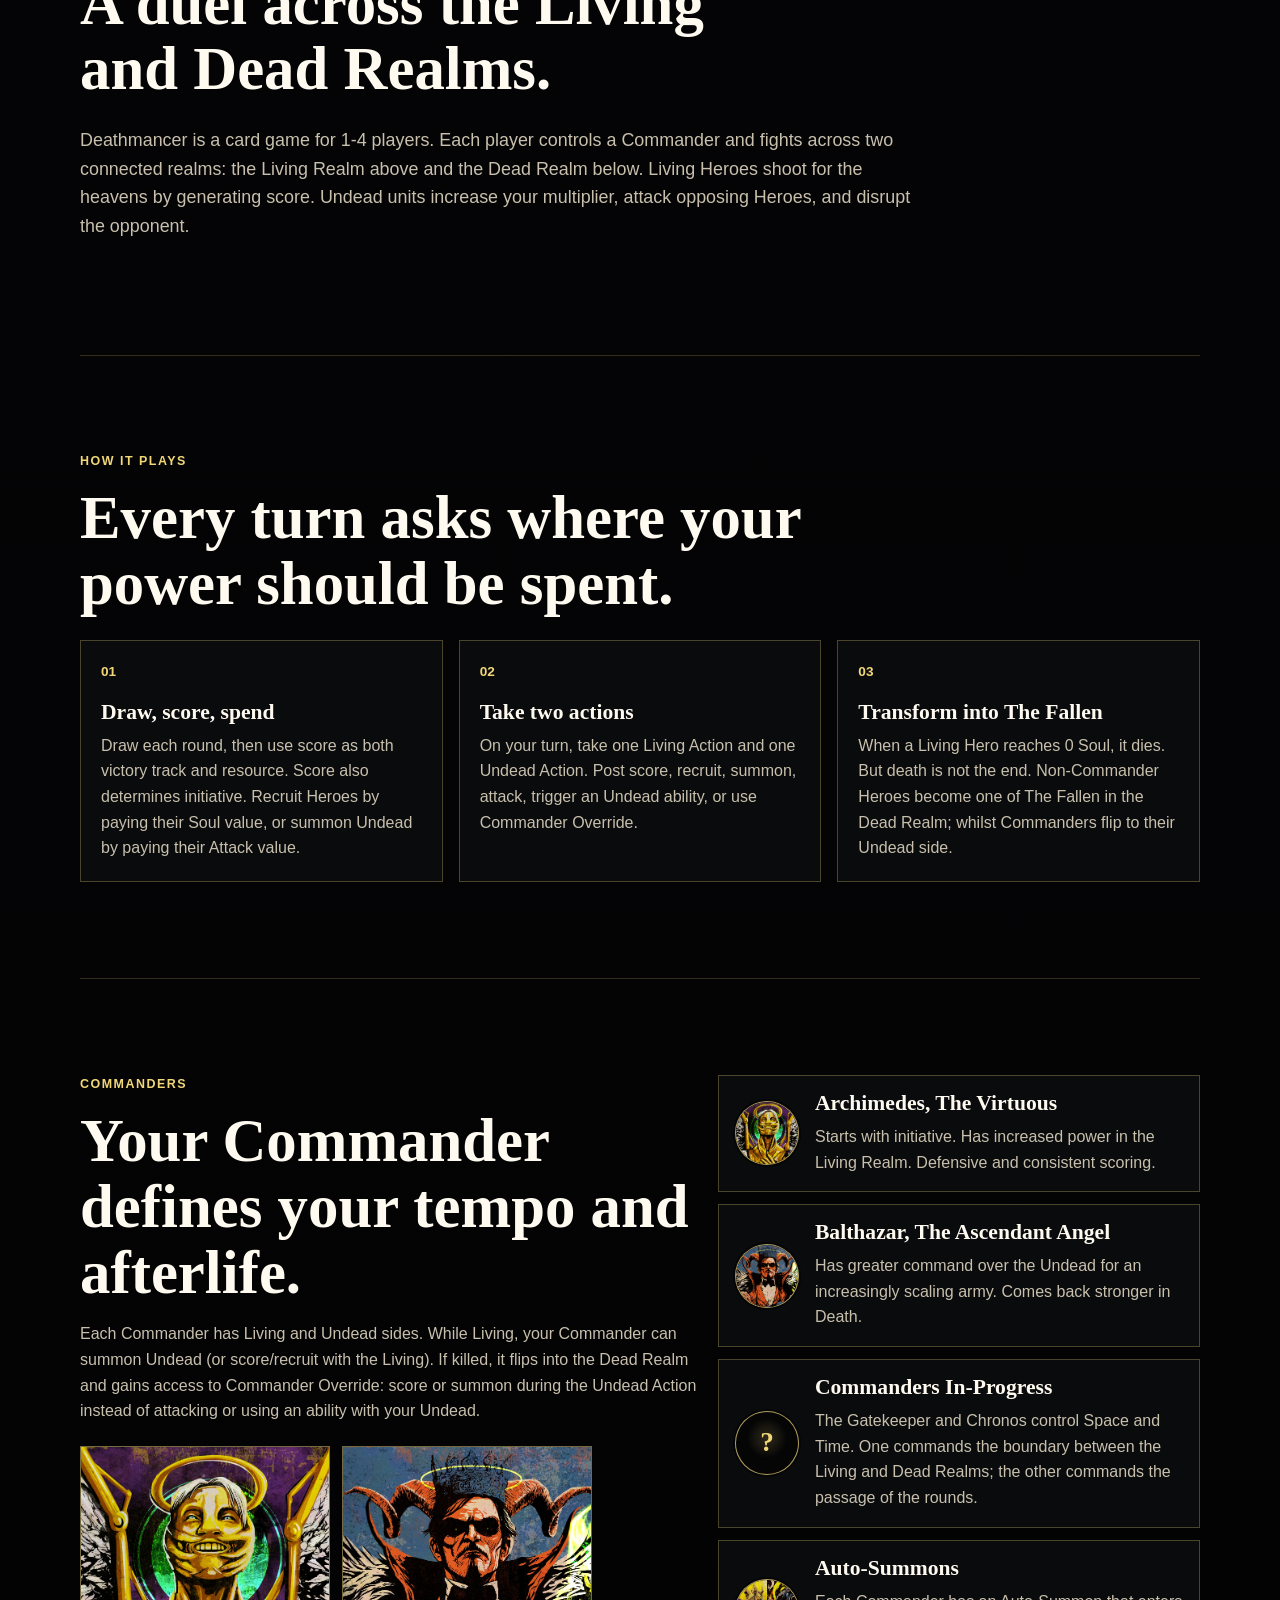
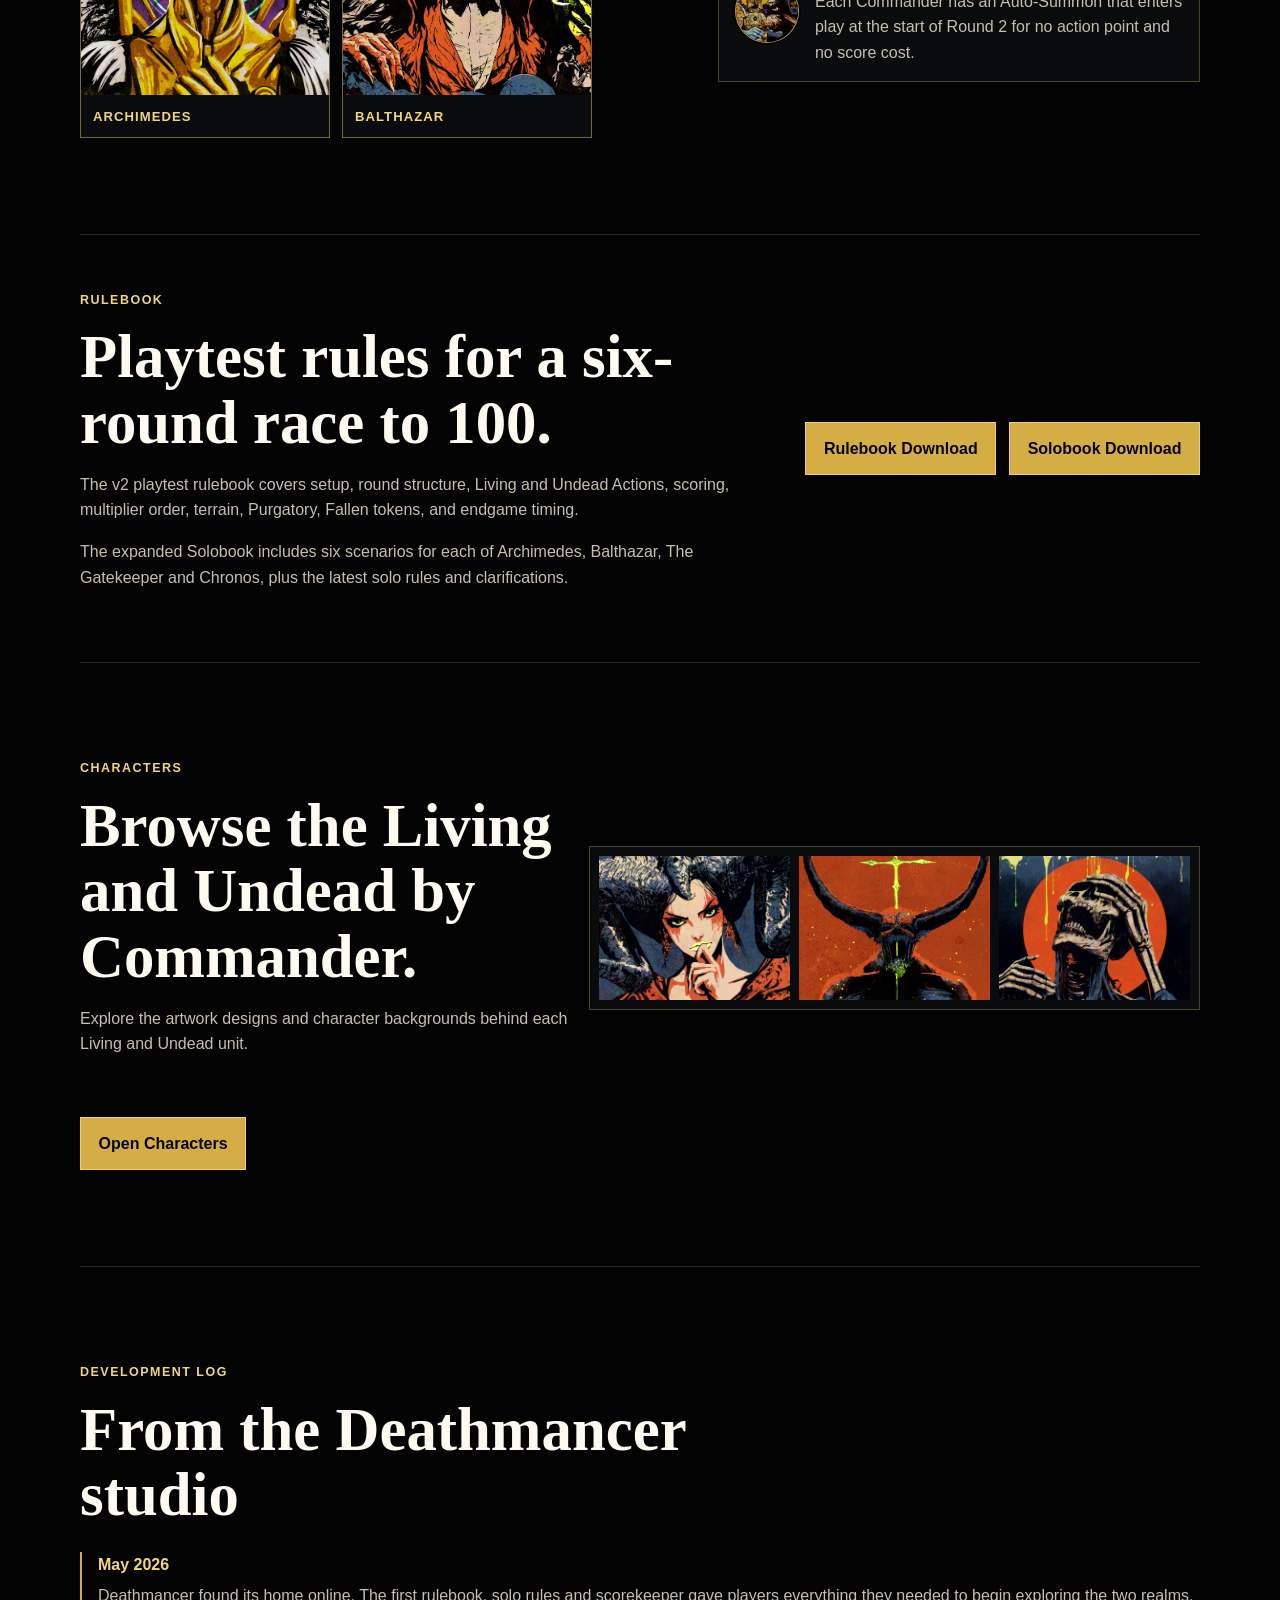
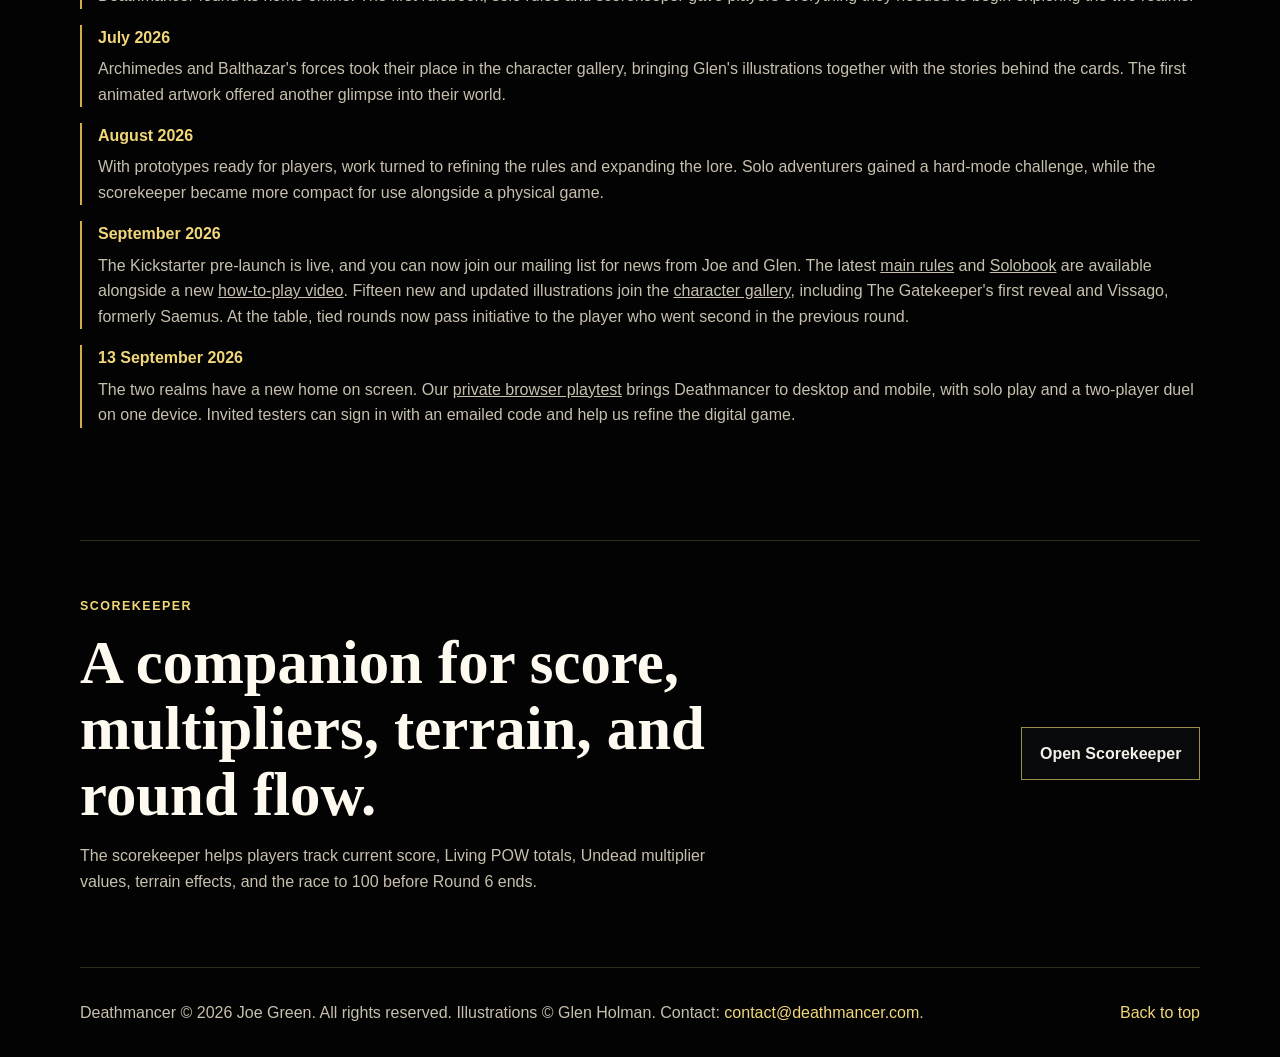
==== commit fe790cf5: "Publish clarified rulebooks and expanded four-Commander solo scenarios" ====
--- a/index.html
+++ b/index.html
@@ -52,15 +52,7 @@
       }
     }
   </script>
-  <!-- MailerLite Universal -->
-  <script>
-    (function(w,d,e,u,f,l,n){w[f]=w[f]||function(){(w[f].q=w[f].q||[])
-    .push(arguments);},l=d.createElement(e),l.async=1,l.src=u,
-    n=d.getElementsByTagName(e)[0],n.parentNode.insertBefore(l,n);})
-    (window,document,'script','https://assets.mailerlite.com/js/universal.js','ml');
-    ml('account', '2631999');
-  </script>
-  <!-- End MailerLite Universal -->
+  <script src="./newsletter.js?v=1" defer></script>
 </head>
 <body>
   <header class="site-header" data-header>
@@ -122,10 +114,10 @@
           A competitive engine-building card game where Living Heroes generate score, while Undead units scale the multiplier and disrupt your opponents. Death is not the end - it is rebirth.
         </p>
         <div class="hero__actions">
-          <a class="button button--primary" href="./assets/downloads/deathmancer-rulebook-v2.pdf?v=20260913" download>
+          <a class="button button--primary" href="./assets/downloads/deathmancer-rulebook-v2.pdf?v=20261005" download>
             Rulebook Download
           </a>
-          <a class="button button--primary" href="./assets/downloads/deathmancer-solobook-v2.pdf?v=20260913" download>
+          <a class="button button--primary" href="./assets/downloads/deathmancer-solobook-v2.pdf?v=20261005" download>
             Solobook Download
           </a>
           <a class="button button--ghost" href="./characters.html">Characters</a>
@@ -250,12 +242,13 @@
         <p>
           The v2 playtest rulebook covers setup, round structure, Living and Undead Actions, scoring, multiplier order, terrain, Purgatory, Fallen tokens, and endgame timing.
         </p>
+        <p>The expanded Solobook includes six scenarios for each of Archimedes, Balthazar, The Gatekeeper and Chronos, plus the latest solo rules and clarifications.</p>
       </div>
       <div class="rulebook__actions">
-        <a class="button button--primary" href="./assets/downloads/deathmancer-rulebook-v2.pdf?v=20260913" download>
+        <a class="button button--primary" href="./assets/downloads/deathmancer-rulebook-v2.pdf?v=20261005" download>
           Rulebook Download
         </a>
-        <a class="button button--primary" href="./assets/downloads/deathmancer-solobook-v2.pdf?v=20260913" download>
+        <a class="button button--primary" href="./assets/downloads/deathmancer-solobook-v2.pdf?v=20261005" download>
           Solobook Download
         </a>
       </div>
@@ -298,7 +291,7 @@
         </li>
         <li>
           <time datetime="2026-09">September 2026</time>
-          <span>The Kickstarter pre-launch is live, and you can now join our mailing list for news from Joe and Glen. The latest <a href="./assets/downloads/deathmancer-rulebook-v2.pdf?v=20260913" download>main rules</a> and <a href="./assets/downloads/deathmancer-solobook-v2.pdf?v=20260913" download>Solobook</a> are available alongside a new <a href="./how-to-play.html">how-to-play video</a>. Fifteen new and updated illustrations join the <a href="./characters.html">character gallery</a>, including The Gatekeeper's first reveal and Vissago, formerly Saemus. At the table, tied rounds now pass initiative to the player who went second in the previous round.</span>
+          <span>The Kickstarter pre-launch is live, and you can now join our mailing list for news from Joe and Glen. The latest <a href="./assets/downloads/deathmancer-rulebook-v2.pdf?v=20261005" download>main rules</a> and <a href="./assets/downloads/deathmancer-solobook-v2.pdf?v=20261005" download>Solobook</a> are available alongside a new <a href="./how-to-play.html">how-to-play video</a>. Fifteen new and updated illustrations join the <a href="./characters.html">character gallery</a>, including The Gatekeeper's first reveal and Vissago, formerly Saemus. At the table, tied rounds now pass initiative to the player who went second in the previous round.</span>
         </li>
         <li>
           <time datetime="2026-09-13">13 September 2026</time>
@@ -324,6 +317,6 @@
     <a href="#top">Back to top</a>
   </footer>
 
-  <script src="./script.js"></script>
+  <script src="./script.js?v=0.9.1"></script>
 </body>
 </html>
--- a/styles.css
+++ b/styles.css
@@ -3130,3 +3130,34 @@
     animation-iteration-count: 1 !important;
   }
 }
+.score-adjustments {
+  display: grid;
+  grid-template-columns: repeat(3, minmax(0, 1fr));
+  gap: 8px;
+  margin-bottom: 12px;
+}
+.score-adjustments button {
+  min-width: 0;
+  height: 44px;
+  border: 1px solid currentColor;
+  border-radius: 4px;
+  background: transparent;
+  color: inherit;
+  font: inherit;
+  font-size: 20px;
+  cursor: pointer;
+  touch-action: manipulation;
+}
+.score-adjustments button:disabled { opacity: .4; cursor: default; }
+.score-adjustments button:active:not(:disabled) { background: #ffffff20; }
+.score-adjustments button:focus-visible { outline: 2px solid currentColor; outline-offset: 3px; }
+@media (max-width: 380px) { .score-adjustments { gap: 2px; } }
+/* The native selector overlays the portrait for touch and keyboard access. */
+.player-card__header{grid-template-columns:44px minmax(0,1fr);gap:8px}
+@media(min-width:680px){.player-card__header{grid-template-columns:44px minmax(0,1fr) auto}.player-total{justify-content:end}}
+.commander-picker{position:relative;display:block;width:44px;height:44px;min-width:0;margin:0;flex-shrink:0}
+.commander-picker .player-card__commander{width:100%;height:100%;object-fit:cover;border:2px solid #d6bd79;border-radius:50%}
+.commander-picker select{position:absolute;inset:0;opacity:0;width:100%;height:100%;cursor:pointer}
+.commander-picker:focus-within{outline:2px solid #fff0bf;outline-offset:3px;border-radius:50%}
+.commander-picker:after{content:'\25BE';position:absolute;bottom:0;right:0;background:#d6bd79;color:#101b18;border-radius:50%;width:18px;height:18px;text-align:center;pointer-events:none}
+@media(max-width:420px){.player-card__header{grid-template-columns:36px minmax(0,1fr);gap:5px}.commander-picker{width:36px;height:36px}.player-card input[data-player-name]{font-size:12px;padding-inline:3px}}
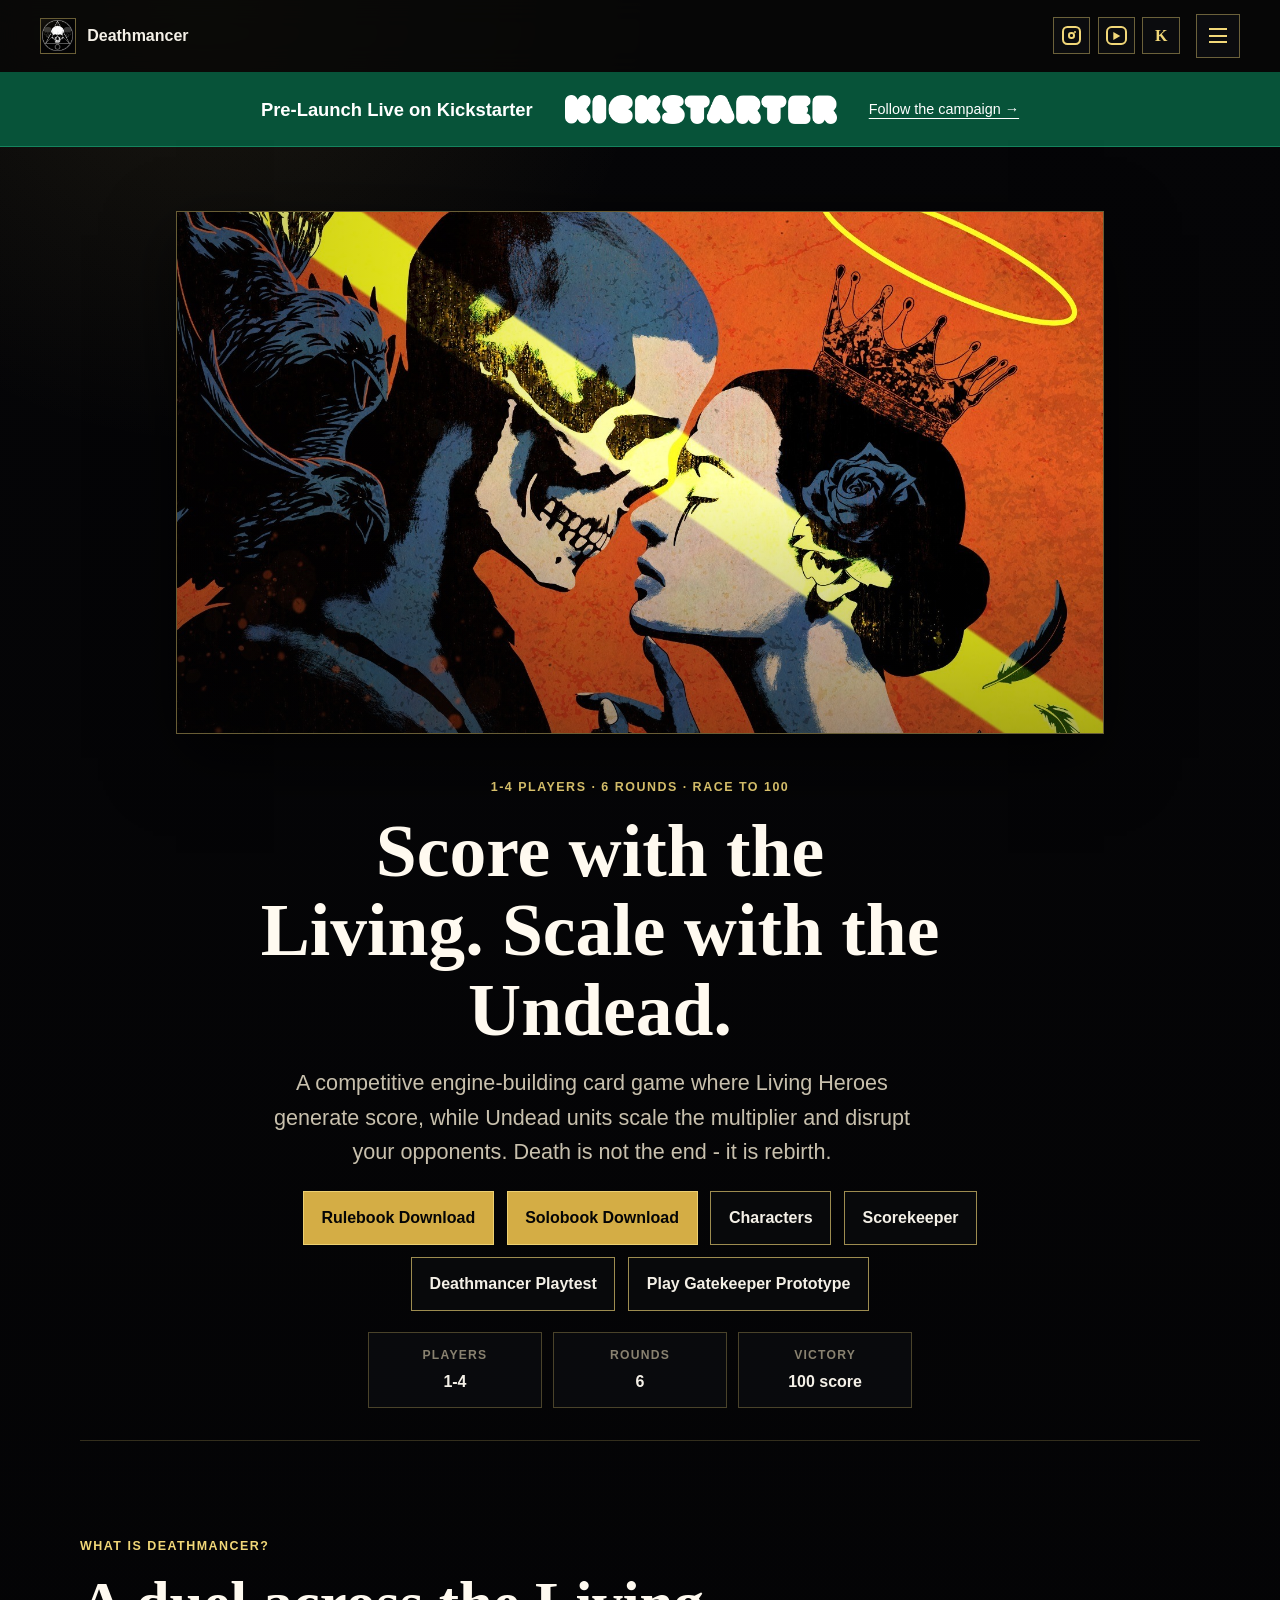
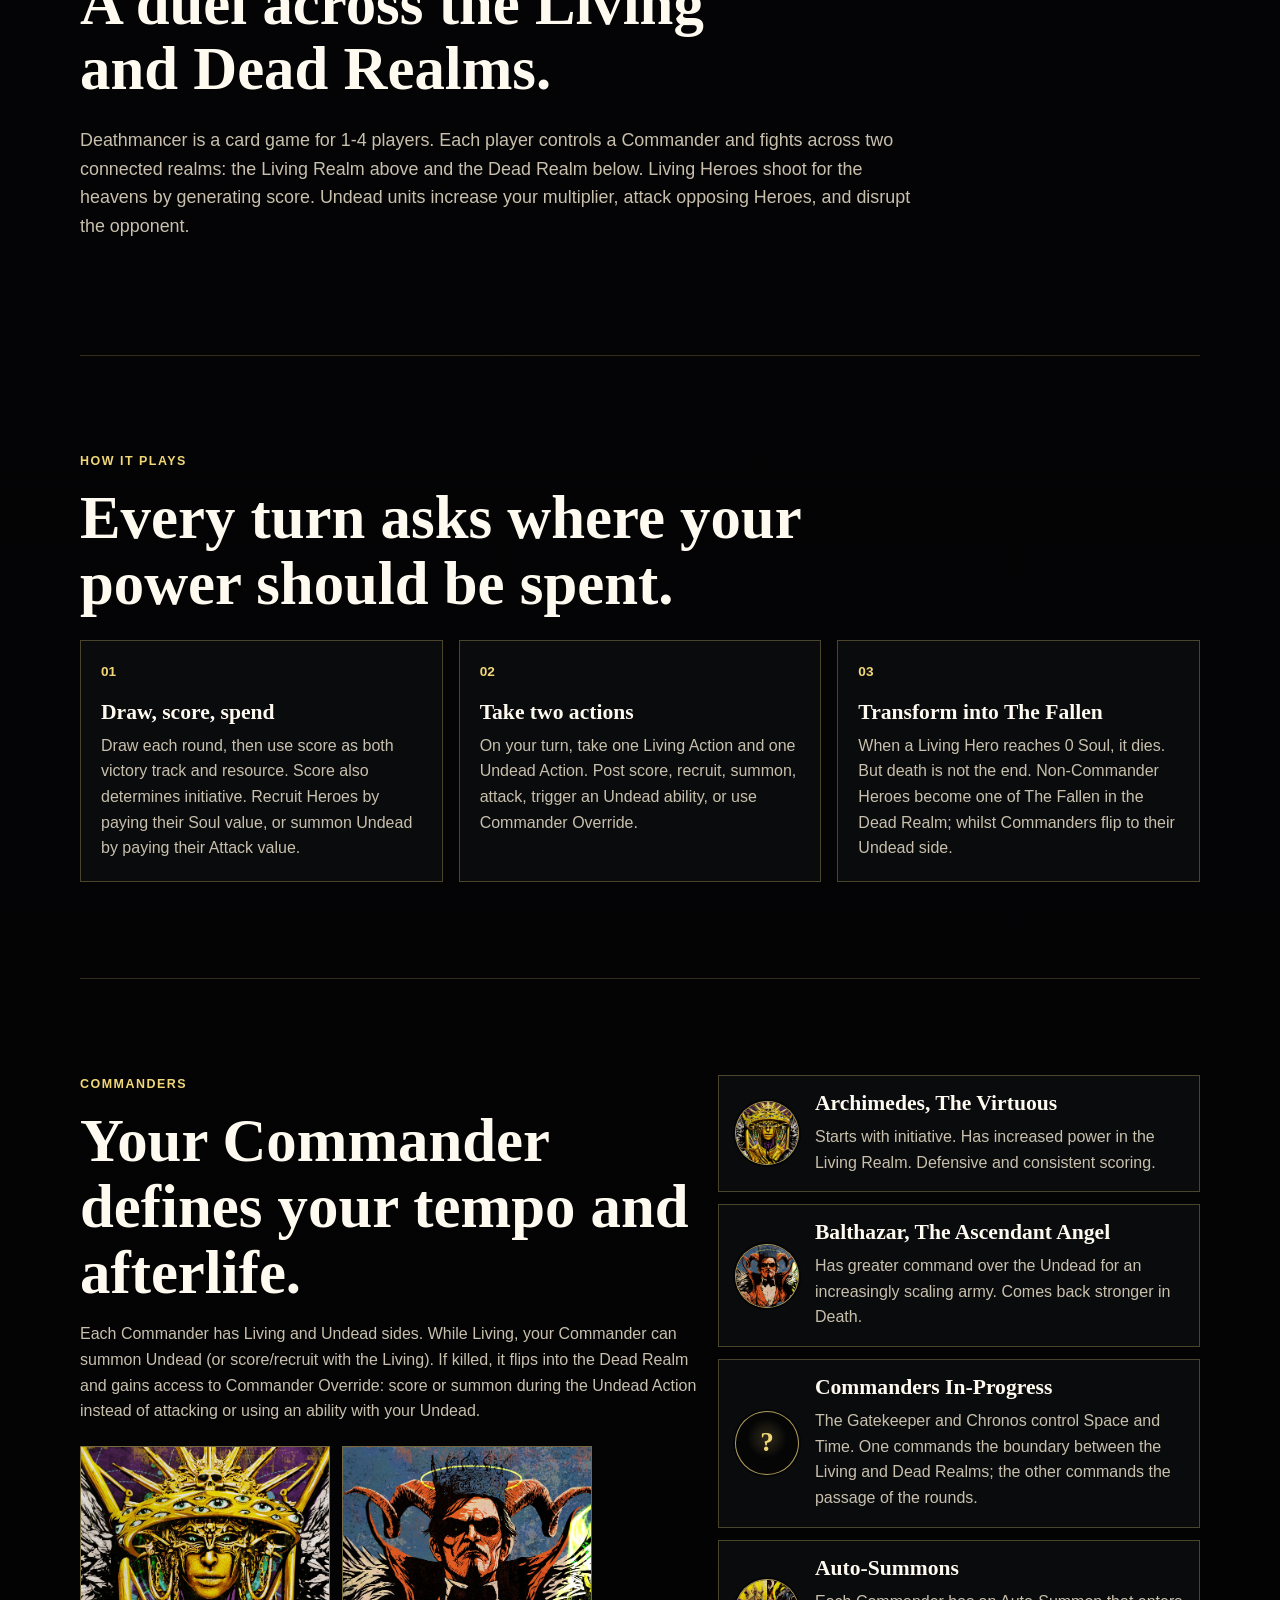
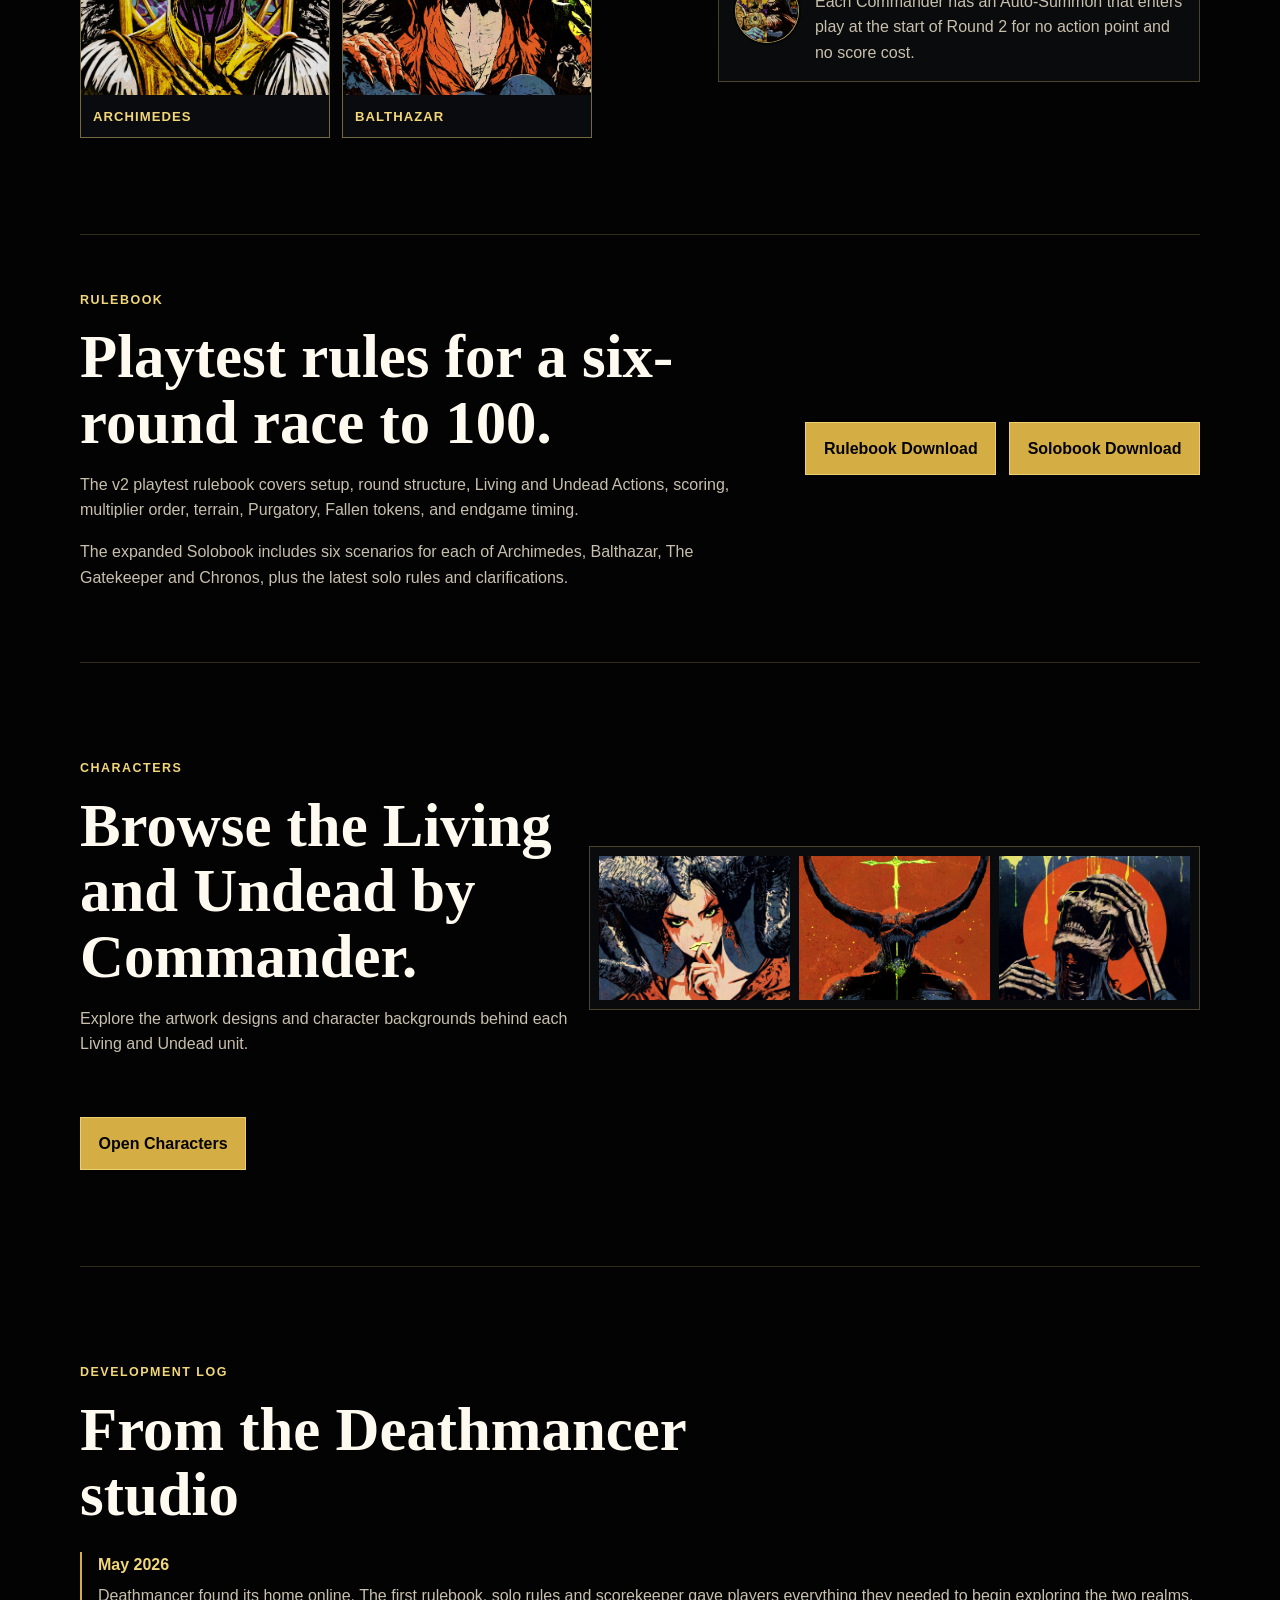
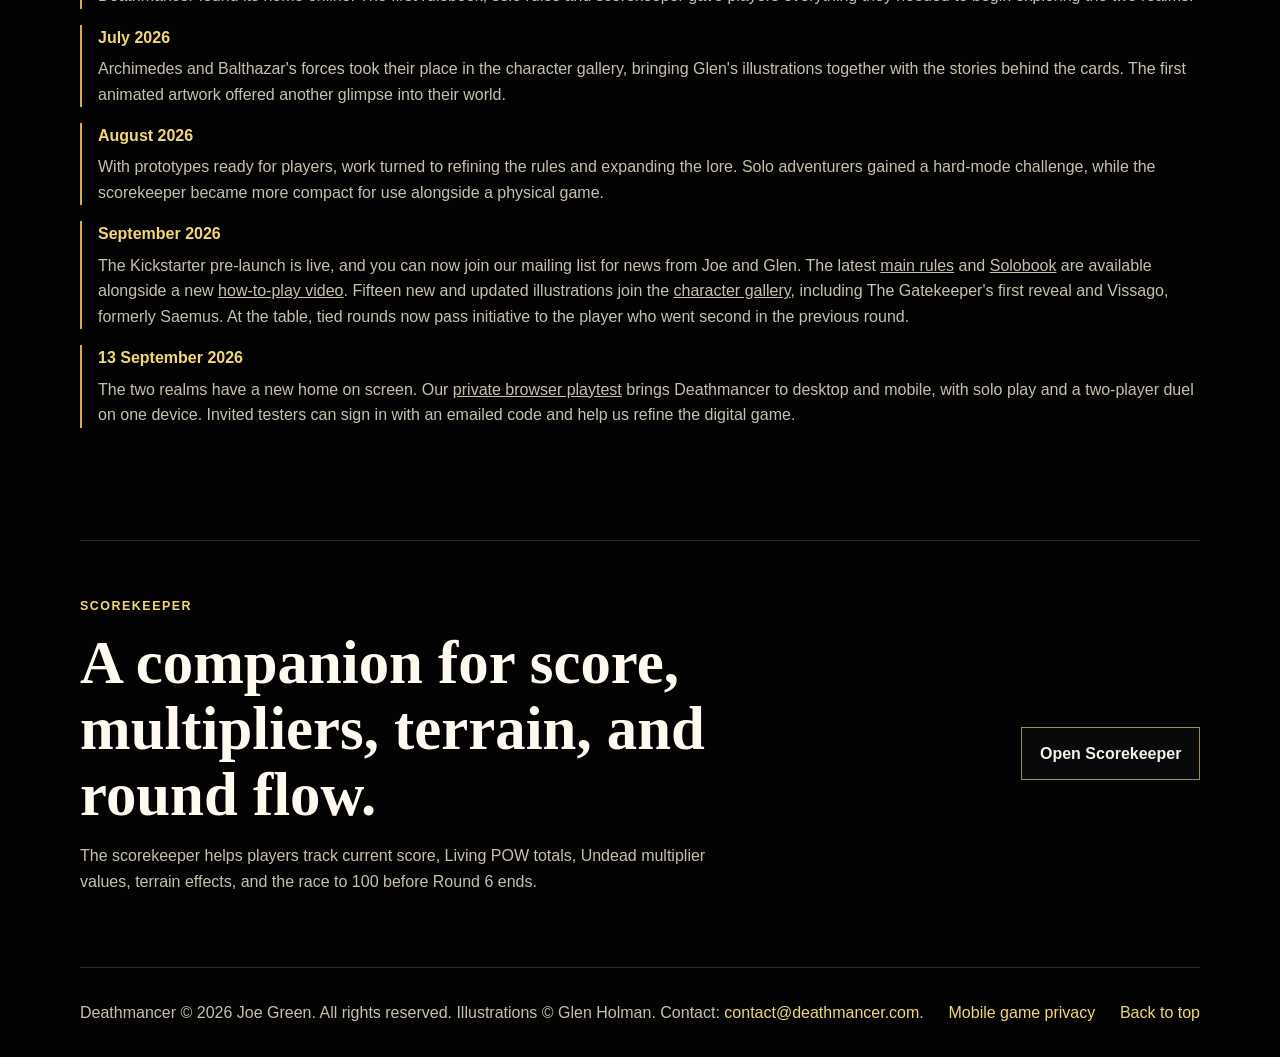
==== commit 3eb9d2e0: "Publish mobile privacy policy and account deletion instructions" ====
--- a/index.html
+++ b/index.html
@@ -314,6 +314,7 @@
 
   <footer class="site-footer">
     <p>Deathmancer &copy; 2026 Joe Green. All rights reserved. Illustrations &copy; Glen Holman. Contact: <a href="mailto:contact@deathmancer.com">contact@deathmancer.com</a>.</p>
+    <a href="./privacy.html">Mobile game privacy</a>
     <a href="#top">Back to top</a>
   </footer>
 
